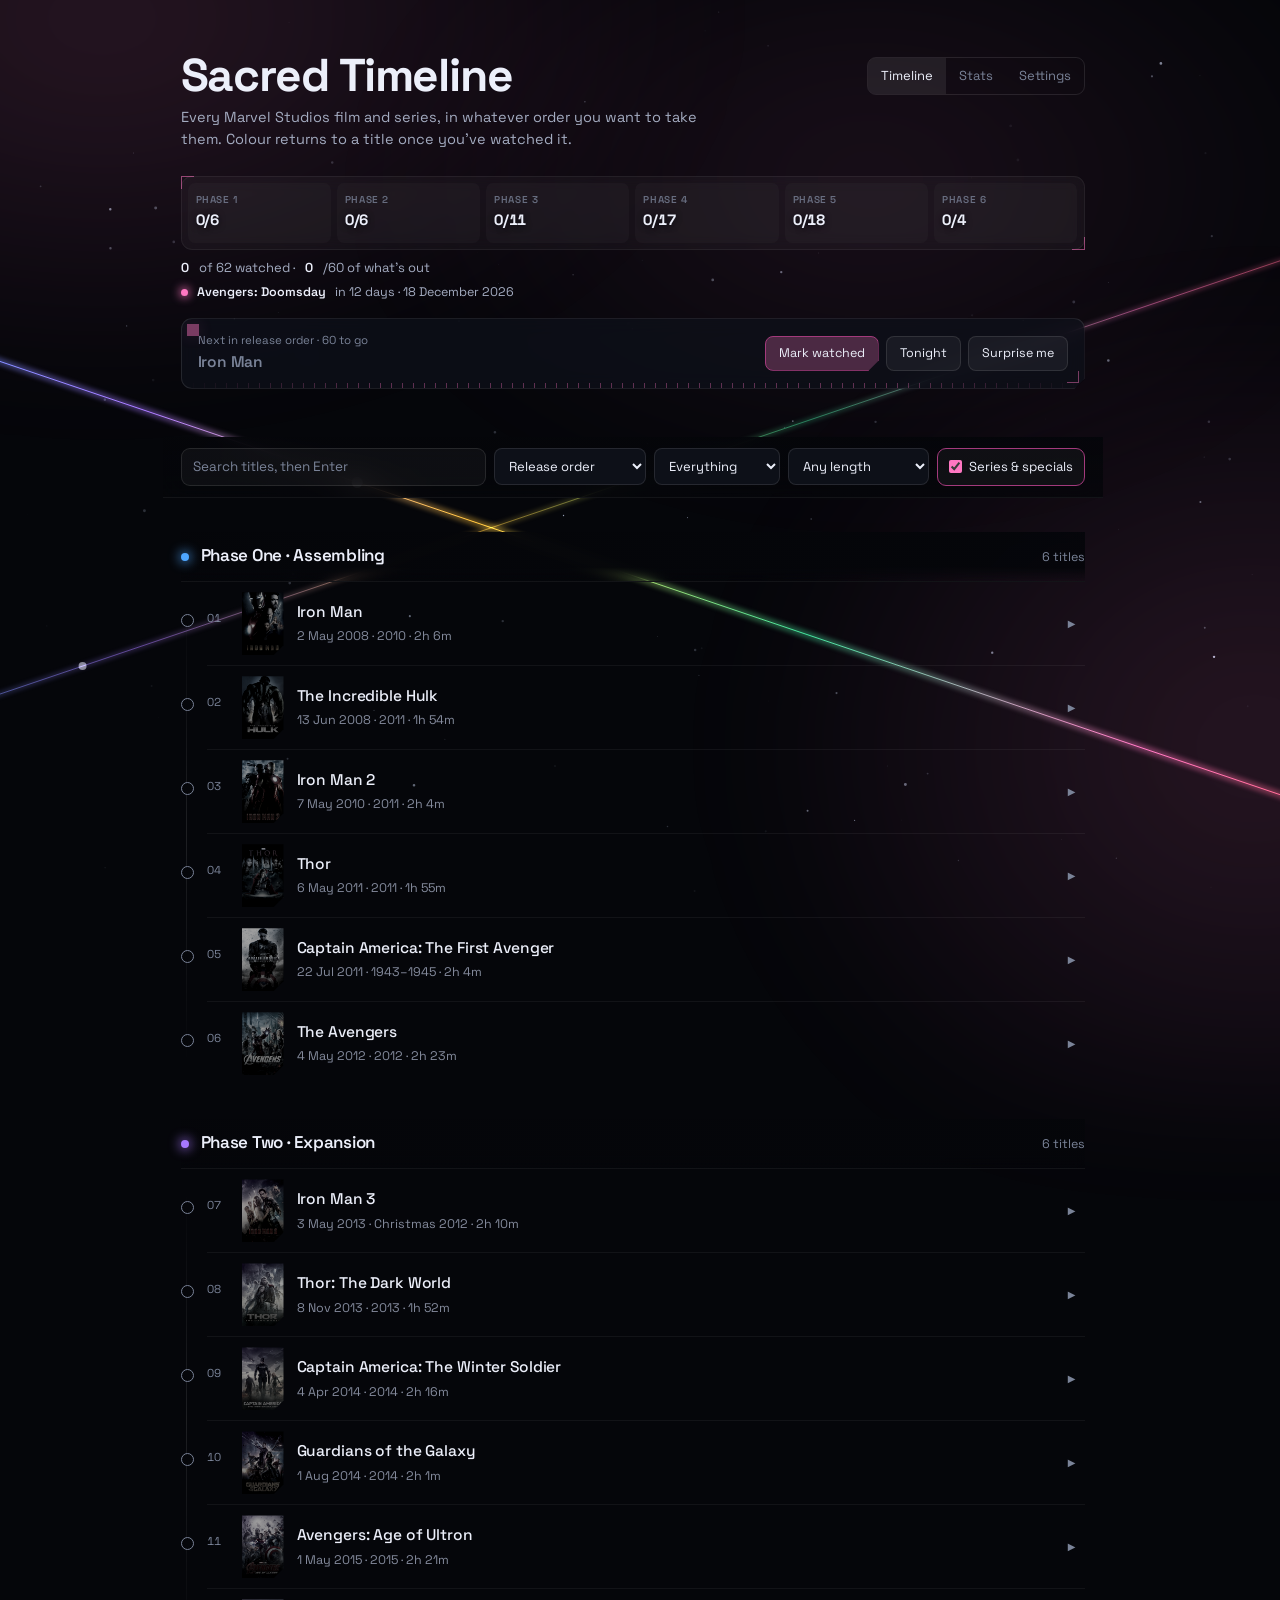
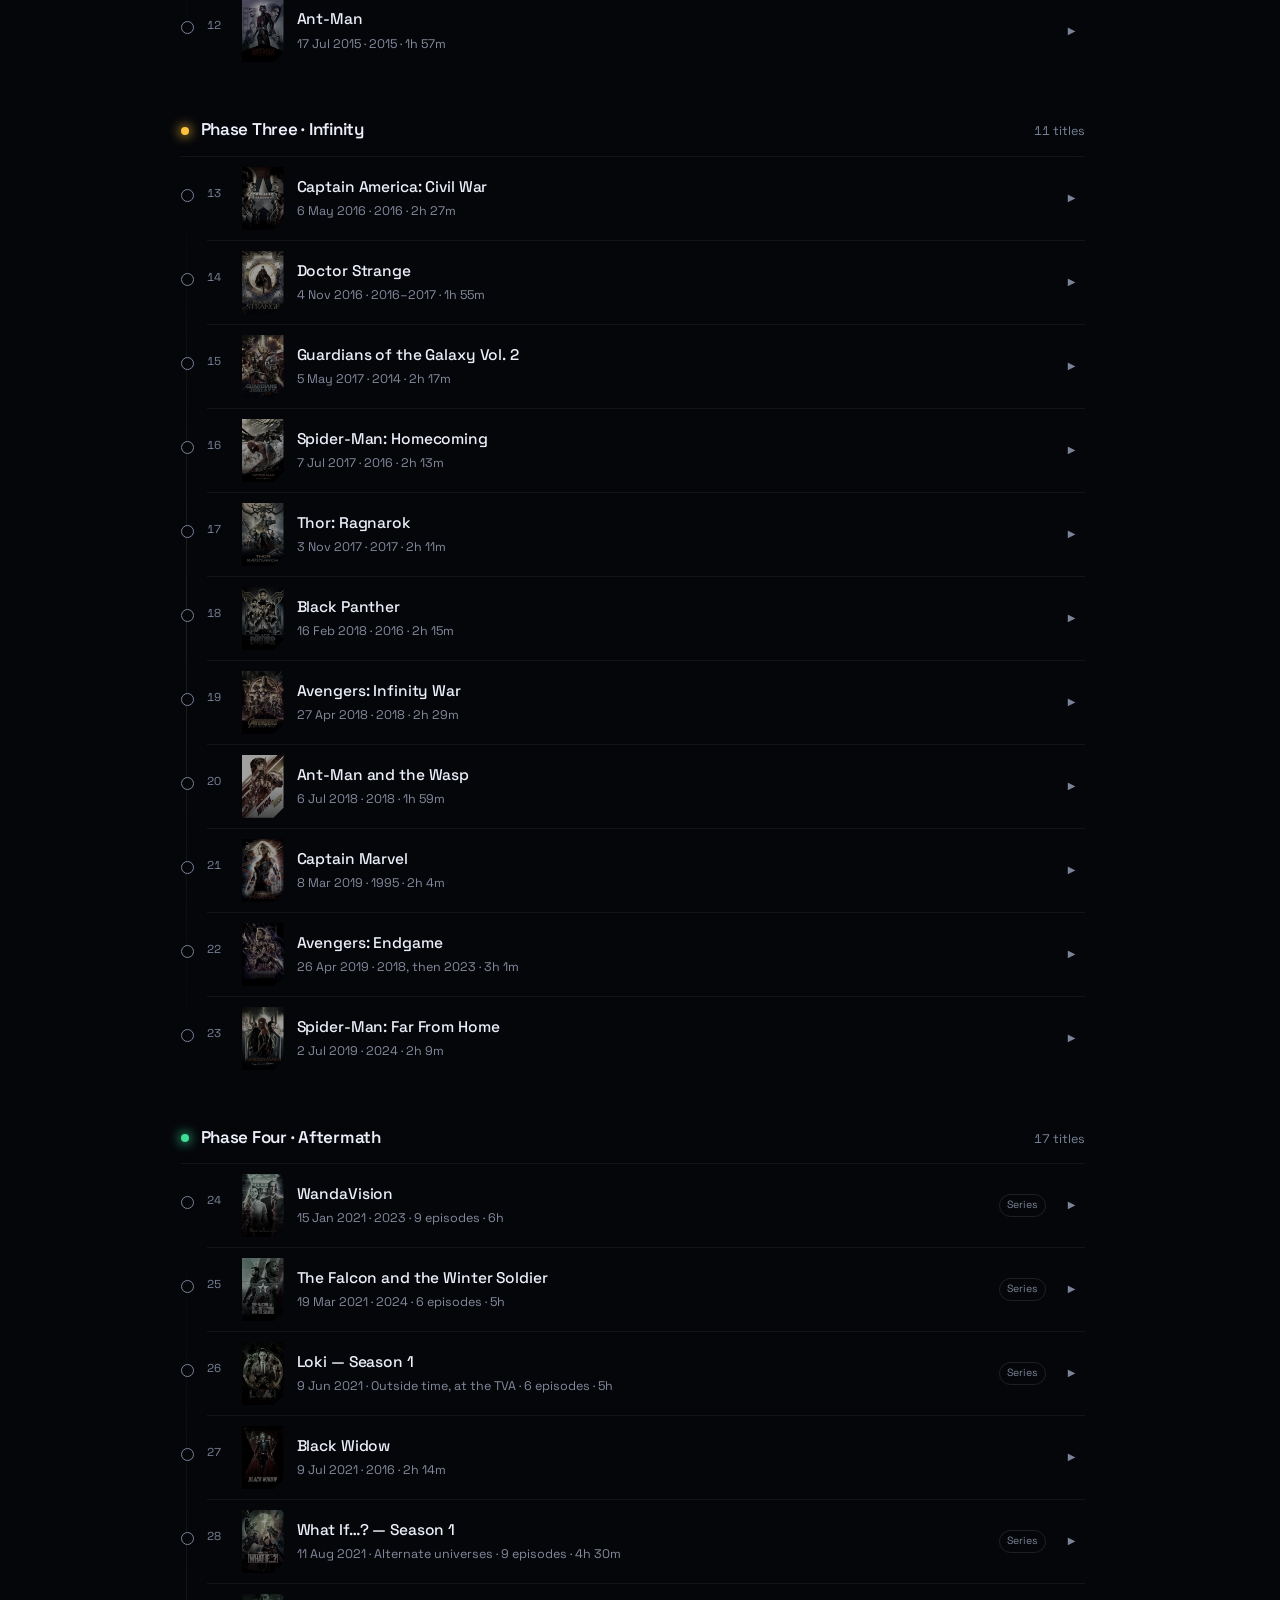
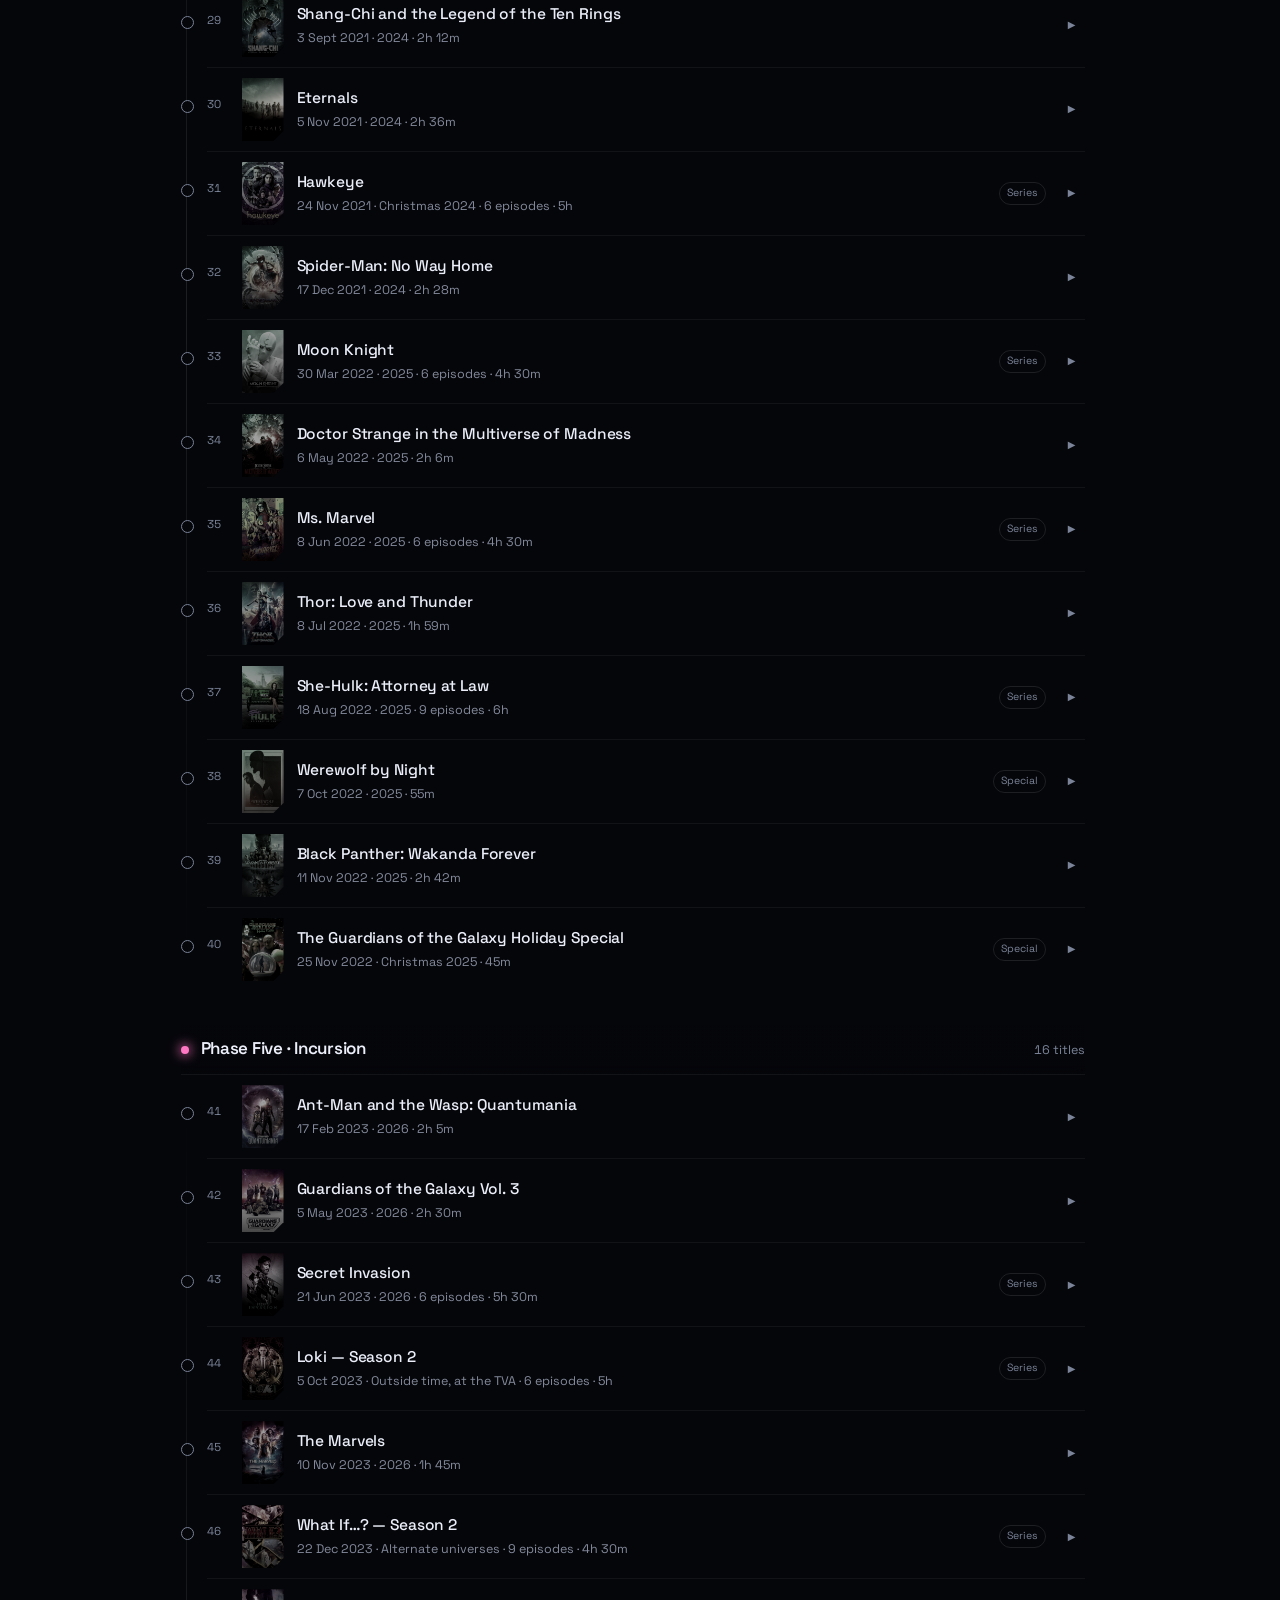
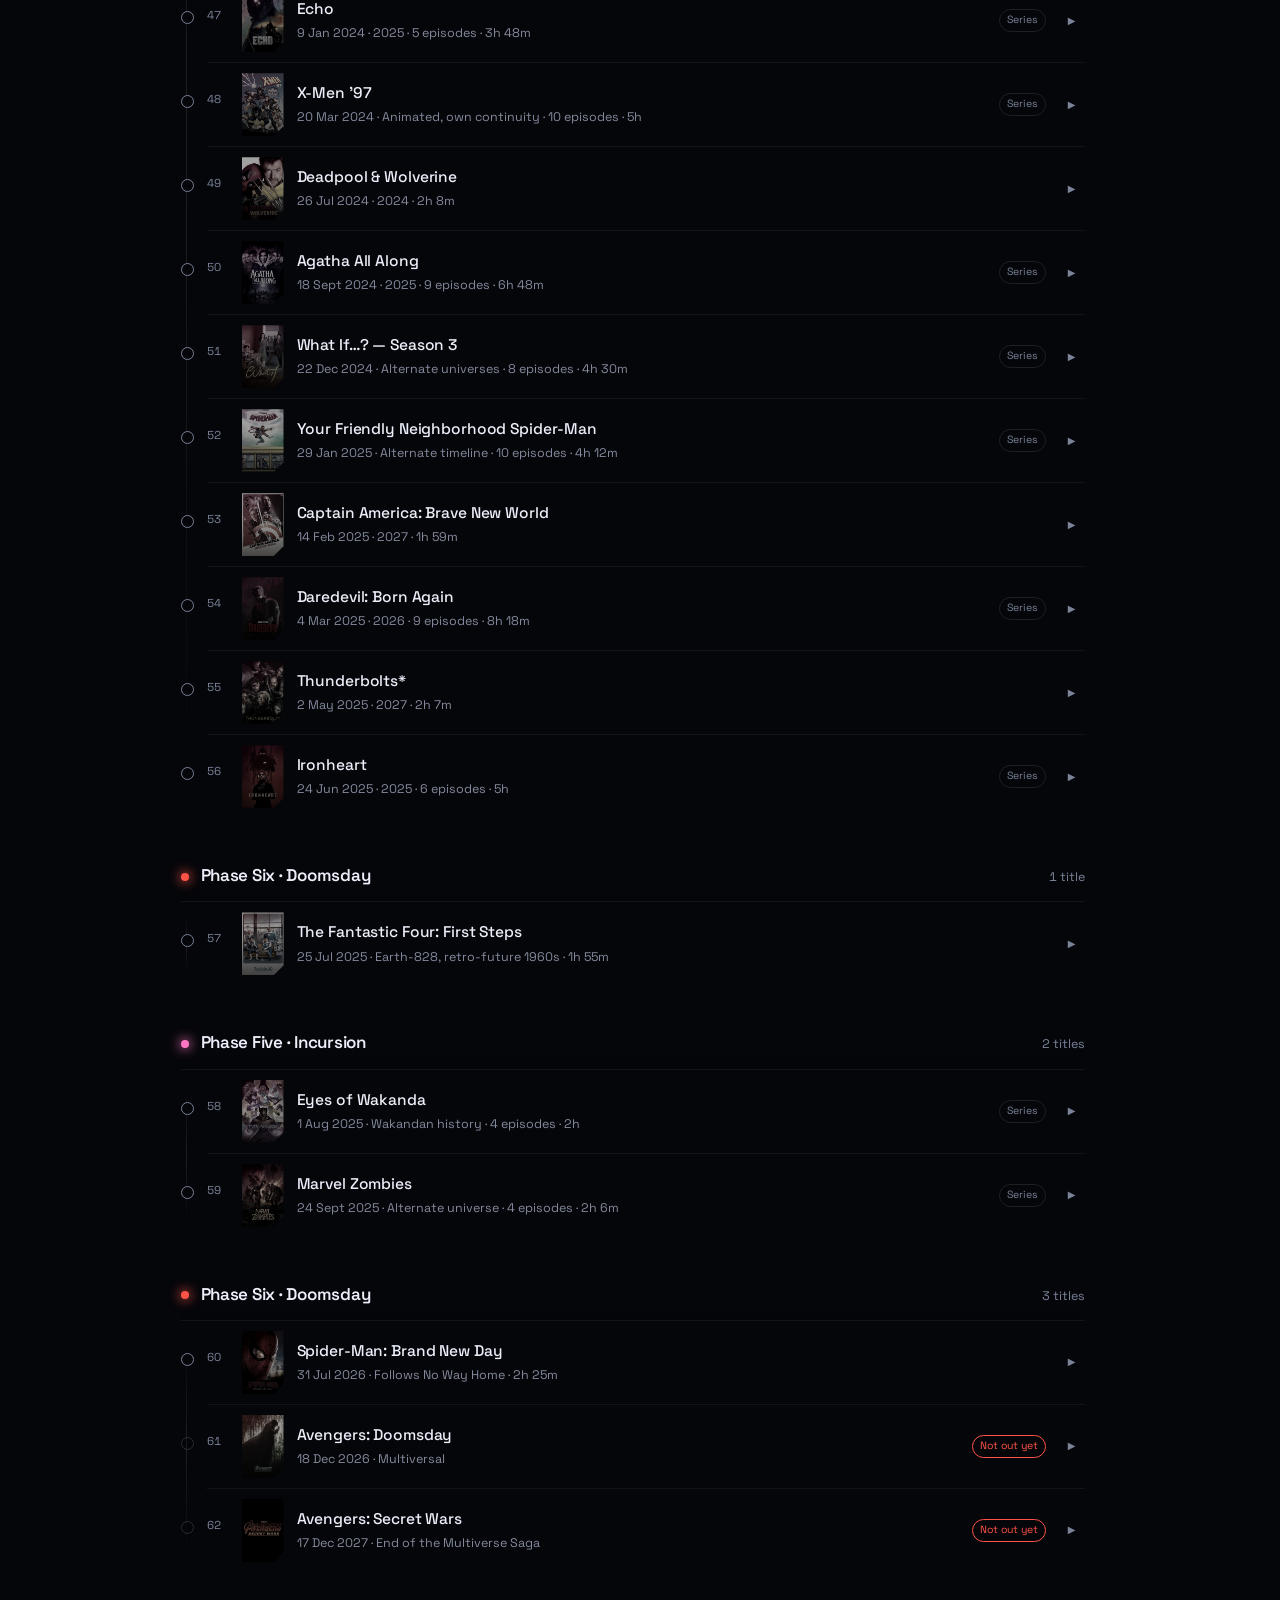
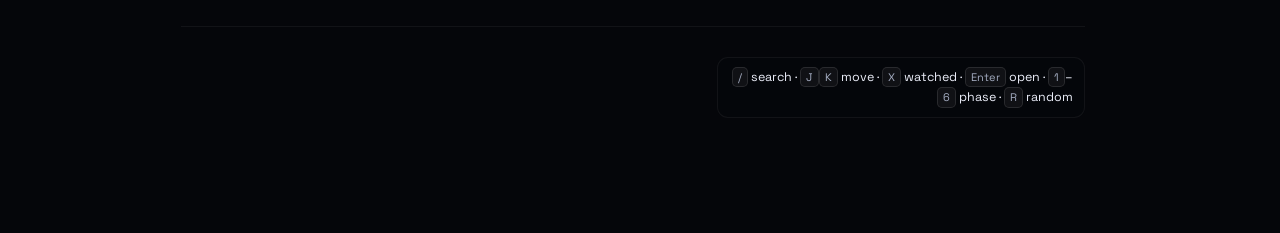
==== src/index.html @ 51a45060 "Make src/ run on its own; built-in posters as files - dev-loader.js fetches data/*.json then starts " ====
<!DOCTYPE html>
<html lang="en">
<head>
<meta charset="utf-8">
<!--
  Sacred Timeline — a personal Marvel watch tracker.
  One self-contained file: no build step, no dependencies, no network needed.

  How it is laid out, in order:
    head          meta, icons, and the whole stylesheet
    body          background layers, then the page itself
    script        DATA        the 62 titles and their ordering keys
                  state       what is watched, rated, hidden, and preferences
                  storage     artifact storage if present, else localStorage
                  render      the list, phase bar, next-up and countdown
                  renderStats / renderSettings   the other two views
                  commands    search-box easter eggs

  Progress is saved per browser. Settings → Your data exports a backup or a
  short progress code for moving between devices.
-->
<meta name="viewport" content="width=device-width, initial-scale=1, viewport-fit=cover">
<meta name="description" content="A personal Marvel watch tracker: every film and series in six orderings, with watch history, ratings and stats.">
<meta name="color-scheme" content="dark">
<meta name="theme-color" content="#05060a">
<meta name="apple-mobile-web-app-capable" content="yes">
<meta name="apple-mobile-web-app-status-bar-style" content="black-translucent">
<meta name="apple-mobile-web-app-title" content="Sacred Timeline">
<link rel="apple-touch-icon" href="[data-uri]">
<link rel="icon" href="[data-uri]">
<title>Sacred Timeline — MCU watch tracker</title>
<link rel="preconnect" href="https://fonts.googleapis.com">
<link rel="preconnect" href="https://fonts.gstatic.com" crossorigin>
<link rel="stylesheet" href="https://fonts.googleapis.com/css2?family=Space+Grotesk:wght@400;500;600;700&display=swap">
<link rel="stylesheet" href="styles.css">

</head>
<body>
<noscript><p style="max-width:40em;margin:3em auto;padding:0 1.2em;color:#a4acc1;font:16px/1.6 system-ui,sans-serif">
This tracker needs JavaScript. Everything runs in your browser — nothing is sent anywhere.
</p></noscript>

<canvas id="stars"></canvas>
<div class="nebula a"></div>
<div class="nebula b"></div>
<div id="backdrop" aria-hidden="true"><i class="bd-fill"></i><i class="bd-sharp"></i></div>

<svg class="fxdefs" aria-hidden="true" focusable="false">
  <filter id="dust" x="-45%" y="-45%" width="190%" height="190%" color-interpolation-filters="sRGB">
    <feTurbulence type="fractalNoise" baseFrequency="0.014 0.038" numOctaves="3" seed="5" result="noise"/>
    <feDisplacementMap id="dustMap" in="SourceGraphic" in2="noise" scale="0" xChannelSelector="R" yChannelSelector="G"/>
  </filter>
</svg>
<div id="flash" aria-hidden="true"></div>
<div id="toast" role="status" aria-live="polite"></div>

<div id="reactor" aria-hidden="true">
  <div class="disc"></div>
  <svg class="core" viewBox="0 0 200 200" xmlns="http://www.w3.org/2000/svg">
    <g class="r1" fill="none" stroke="#bdefff" stroke-width="1.1" opacity=".75">
      <circle cx="100" cy="100" r="86" stroke-dasharray="4 12"/>
    </g>
    <g class="r2" fill="none" stroke="#8fe6ff" stroke-width="2.4" opacity=".85">
      <circle cx="100" cy="100" r="70" stroke-dasharray="40 22"/>
    </g>
    <g class="r3" fill="none" stroke="#dff6ff" stroke-width="1" opacity=".6">
      <circle cx="100" cy="100" r="54" stroke-dasharray="2 8"/>
    </g>
    <circle cx="100" cy="100" r="38" fill="none" stroke="#bdefff" stroke-width="3.5" opacity=".9"/>
    <g class="r4" fill="none" stroke="#eaffff" stroke-width="1.6" opacity=".8">
      <path d="M100 68 L128 116 L72 116 Z"/>
    </g>
    <circle class="pip" cx="100" cy="100" r="17" fill="#f4feff"/>
  </svg>
</div>

<div class="wrap">
  <header>
    <div class="masthead">
      <div class="mast-text">
        <h1 class="title">Sacred Timeline</h1>
        <p class="sub">Every Marvel Studios film and series, in whatever order you want to take them. Colour returns to a title once you've watched it.</p>
      </div>
      <div class="tabs" role="tablist">
        <button id="tabList" role="tab" aria-selected="true">Timeline</button>
        <button id="tabStats" role="tab" aria-selected="false">Stats</button>
        <button id="tabSet" role="tab" aria-selected="false" aria-label="Settings">Settings</button>
      </div>
    </div>
    <div class="constellation" id="constellation"></div>
    <p class="tally" id="tally"></p>
    <p class="countdown" id="countdown" hidden></p>
    <div class="nextup" id="nextup" hidden></div>
  </header>

  <div class="controls" id="controls">
    <div class="field" id="qfield"><input type="search" id="q" placeholder="Search titles" autocomplete="off"><span class="hint">↵</span></div>
    <select id="sort" aria-label="Order">
      <option value="release">Release order</option>
      <option value="chrono">Story chronology</option>
      <option value="sacred">Sacred Timeline</option>
      <option value="phase">By phase</option>
      <option value="saga">By saga</option>
      <option value="next">Unwatched first</option>
      <option value="short">Shortest first</option>
      <option value="long">Longest first</option>
      <option value="az">A to Z</option>
    </select>
    <select id="show" aria-label="Show">
      <option value="all">Everything</option>
      <option value="unseen">Not watched</option>
      <option value="seen">Watched</option>
      <option value="part">Part watched</option>
    </select>
    <select id="maxlen" aria-label="Time available">
      <option value="0">Any length</option>
      <option value="60">Under 1 hour</option>
      <option value="90">Under 1½ hours</option>
      <option value="120">Under 2 hours</option>
      <option value="150">Under 2½ hours</option>
      <option value="999">Over 2½ hours</option>
    </select>
    <label class="toggle"><input type="checkbox" id="series"> Series &amp; specials</label>
  </div>

  <div class="filterbar" id="filterbar"></div>
  <div id="list"></div>
  <div id="statsview" hidden></div>
  <div id="settingsview" hidden></div>

  <footer>
    <span class="note"><kbd>/</kbd> search · <kbd>J</kbd><kbd>K</kbd> move · <kbd>X</kbd> watched · <kbd>Enter</kbd> open · <kbd>1</kbd>–<kbd>6</kbd> phase · <kbd>R</kbd> random</span>
    <div id="status"></div>
  </footer>
</div>

<script src="dev-loader.js"></script>
</body>
</html>
---- src/styles.css ----
:root{
  /* surface */
  --bg:#05060a;
  --panel:rgba(14,17,26,.74);
  --panel-solid:#0d1018;
  --sunken:rgba(5,6,10,.5);
  --line:rgba(255,255,255,.10);
  --line-soft:rgba(255,255,255,.055);
  /* ink — raised from the previous values, the faint tier was under 4:1 */
  --ink:#eceffa;
  --ink-dim:#a4acc1;
  --ink-faint:#7a8398;
  /* accent, swapped per phase at runtime */
  --accent:#4ea6ff;
  --accent-2:#1f5c96;
  --glow:rgba(78,166,255,.30);
  /* type scale */
  --t-xs:10.5px; --t-sm:12.5px; --t-md:14px; --t-lg:15.5px; --t-xl:17px;
  /* radius scale */
  --r-sm:8px; --r-md:11px; --r-lg:14px; --r-pill:20px;
  /* spacing scale */
  --s1:6px; --s2:10px; --s3:16px; --s4:24px; --s5:34px;
  /* motion */
  --ease:cubic-bezier(.22,.8,.3,1);
  --chamfer:polygon(0 0, 100% 0, 100% calc(100% - 10px), calc(100% - 10px) 100%, 0 100%);
  font-synthesis-weight:none;
}
*{box-sizing:border-box}
html,body{margin:0;padding:0}
body{
  background:var(--bg);color:var(--ink);
  font-family:'Space Grotesk','Avenir Next','Segoe UI',system-ui,-apple-system,sans-serif;
  font-size:15px;line-height:1.5;-webkit-font-smoothing:antialiased;
  min-height:100vh;overflow-x:hidden;
}
::selection{background:var(--accent);color:#04060b}
html{scrollbar-color:var(--accent-2) transparent}
::-webkit-scrollbar{width:10px;height:10px}
::-webkit-scrollbar-thumb{background:var(--accent-2);border-radius:20px;border:3px solid var(--bg)}
::-webkit-scrollbar-track{background:transparent}

/* ---------- background ---------- */
#stars{position:fixed;inset:0;z-index:0;pointer-events:none}
.nebula{position:fixed;inset:-25%;z-index:0;pointer-events:none;filter:blur(60px);opacity:.55;
  transition:opacity 1.4s var(--ease), background 1.6s var(--ease)}
.nebula.a{background:
  radial-gradient(48% 42% at 22% 18%, var(--glow), transparent 68%),
  radial-gradient(40% 50% at 82% 72%, var(--glow), transparent 70%);
  animation:drift 46s ease-in-out infinite alternate}
.nebula.b{background:radial-gradient(38% 34% at 62% 30%, var(--glow), transparent 72%);opacity:.34;
  animation:drift2 61s ease-in-out infinite alternate}
@keyframes drift{0%{transform:translate3d(0,0,0) scale(1)}100%{transform:translate3d(4%,-3%,0) scale(1.12)}}
@keyframes drift2{0%{transform:translate3d(0,0,0)}100%{transform:translate3d(-5%,4%,0)}}
@media (prefers-reduced-motion:reduce){
  .nebula,.sweep{animation:none!important}
  *{transition-duration:.01ms!important}
}

.wrap{position:relative;z-index:1;max-width:940px;margin:0 auto;padding:0 18px 90px}

/* ---------- masthead ---------- */
header{padding:52px 0 26px}
.title{font-size:clamp(30px,6.2vw,46px);font-weight:700;letter-spacing:-.024em;line-height:1.02;margin:0 0 8px}
.sub{color:var(--ink-dim);margin:0;max-width:56ch;font-size:14.5px}

/* ---------- phase bar ---------- */
.constellation{
  position:relative;display:flex;gap:6px;margin:26px 0 8px;
  border-radius:11px;background:rgba(255,255,255,.035);
  padding:6px;border:1px solid var(--line-soft);backdrop-filter:blur(8px);
}
.constellation:before,.constellation:after{
  content:"";position:absolute;width:12px;height:12px;pointer-events:none;z-index:2;
  border:1px solid var(--accent);opacity:.55;transition:border-color .7s var(--ease);
}
.constellation:before{left:-1px;top:-1px;border-right:0;border-bottom:0}
.constellation:after{right:-1px;bottom:-1px;border-left:0;border-top:0}
.sweep{position:absolute;inset:0;border-radius:11px;overflow:hidden;pointer-events:none}
.sweep i{position:absolute;top:0;bottom:0;left:-170px;width:150px;
  background:linear-gradient(90deg,transparent,rgba(255,255,255,.075),transparent);
  animation:sweep 9s linear infinite}
@keyframes sweep{0%{transform:translateX(0)}100%{transform:translateX(1200px)}}

.seg{flex:1 1 0;min-width:0;position:relative;cursor:pointer;border:0;
  padding:9px 8px 11px;border-radius:7px;background:rgba(255,255,255,.025);
  color:var(--ink-faint);font:inherit;font-size:11.5px;font-weight:600;
  text-align:left;overflow:hidden;transition:color .3s var(--ease),background .3s var(--ease)}
.seg .fill{position:absolute;left:0;top:0;bottom:0;width:0%;
  transition:width 1.05s var(--ease);border-radius:6px 0 0 6px}
.seg .fill:after{content:"";position:absolute;right:-1px;top:2px;bottom:2px;width:2px;
  background:var(--pc);box-shadow:0 0 12px 2px var(--pc);border-radius:2px}
.seg .fill.zero:after{display:none}
.seg span{position:relative;display:block}
.seg .c{font-size:10px;font-weight:600;letter-spacing:.06em;text-transform:uppercase;
  opacity:.8;white-space:nowrap;overflow:hidden;text-overflow:ellipsis}
.seg .n{color:var(--ink);font-size:15px;font-weight:700;letter-spacing:-.02em;
  font-variant-numeric:tabular-nums;margin-top:2px;
  text-shadow:0 1px 6px rgba(5,6,10,.85)}
.seg:hover,.seg:focus-visible{color:var(--ink);background:rgba(255,255,255,.06)}
.seg:hover .fill{filter:brightness(1.25)}
.seg[aria-pressed="true"]{box-shadow:inset 0 0 0 1.5px var(--pc)}
.seg:focus-visible{outline:2px solid var(--accent);outline-offset:2px}
.seg.done{background:transparent}
.seg.done .n,.seg.done .c{color:#06080d;text-shadow:none;opacity:1}
.seg.done .fill:after{display:none}
.seg.gained .fill{animation:gain 1.1s var(--ease)}
@keyframes gain{0%{filter:brightness(2.4) saturate(1.5)}100%{filter:none}}
.seg.gained:before{content:"";position:absolute;inset:0;border-radius:7px;
  background:var(--pc);opacity:0;animation:segflash 1s var(--ease)}
@keyframes segflash{0%{opacity:.45}100%{opacity:0}}

.tally{display:flex;align-items:baseline;gap:10px;flex-wrap:wrap;color:var(--ink-dim);font-size:13px;margin:0}
.tally b{color:var(--ink);font-weight:600;font-variant-numeric:tabular-nums}

/* ---------- next up ---------- */
.nextup{display:flex;align-items:center;gap:13px;flex-wrap:wrap;margin:var(--s3) 0 0;
  padding:13px var(--s3);border-radius:var(--r-md);border:1px solid var(--line);background:var(--panel);
  backdrop-filter:blur(10px);position:relative;overflow:hidden;clip-path:var(--chamfer)}
.nextup:before{content:"";position:absolute;left:0;top:0;bottom:0;width:2px;background:var(--accent);box-shadow:0 0 16px 1px var(--glow)}
.nextup .lbl{color:var(--ink-faint);font-size:11.5px;min-width:0}
.nextup .lbl strong{display:block;color:var(--ink);font-size:15.5px;font-weight:600;letter-spacing:-.012em;margin-top:2px}
.nextup .acts{margin-left:auto;display:flex;gap:7px}
.btn{padding:7px 13px;border-radius:var(--r-sm);border:1px solid var(--line);background:rgba(255,255,255,.05);
  color:var(--ink);font:inherit;font-size:var(--t-sm);cursor:pointer;
  transition:transform .25s var(--ease),border-color .25s var(--ease),background .25s var(--ease)}
.btn.primary{border-color:var(--accent-2);background:var(--glow);clip-path:var(--chamfer)}
.btn.danger{border-style:dashed;border-color:rgba(255,83,71,.4);color:#ff8a80;background:transparent;opacity:.75}
.btn.danger:hover{opacity:1;border-color:#ff5347;border-style:solid;transform:none}
.btn:hover{border-color:var(--accent);transform:translateY(-1px)}
.btn:focus-visible{outline:2px solid var(--accent);outline-offset:2px}

/* ---------- controls ---------- */
.controls{position:sticky;top:0;z-index:20;margin:22px -18px 0;padding:11px 18px;
  background:linear-gradient(180deg,rgba(5,6,10,.94),rgba(5,6,10,.78));
  backdrop-filter:blur(14px);border-bottom:1px solid var(--line-soft);
  display:flex;gap:8px;flex-wrap:wrap;align-items:center;transition:box-shadow .3s var(--ease)}
.controls.stuck{box-shadow:0 12px 30px -18px #000, 0 1px 0 0 var(--line-soft)}
.field{flex:1 1 160px;min-width:0;position:relative}
.field .hint{position:absolute;right:9px;top:50%;transform:translateY(-50%);
  font-size:12px;color:var(--accent);opacity:0;pointer-events:none;
  padding:2px 7px;border-radius:6px;border:1px solid var(--accent-2);
  background:var(--glow);transition:opacity .25s var(--ease)}
.field.dirty .hint{opacity:1}
.field.dirty input{border-color:var(--accent-2)}
.prefs{display:grid;gap:10px}
.prefs .toggle{width:100%;justify-content:flex-start}
.prefs p{margin:2px 0 0;color:var(--ink-faint);font-size:12px;line-height:1.55}
.prefrow{display:flex;align-items:center;gap:12px;flex-wrap:wrap}
.plabel{font-size:13px;color:var(--ink-dim)}
.segs{display:flex;border:1px solid var(--line);border-radius:9px;overflow:hidden;margin-left:auto}
.segs button{padding:7px 14px;border:0;background:transparent;color:var(--ink-faint);
  font:inherit;font-size:12.5px;cursor:pointer;transition:all .25s var(--ease)}
.segs button[aria-pressed=true]{background:var(--glow);color:var(--ink);box-shadow:inset 0 0 0 1px var(--accent-2)}
.segs button:hover{color:var(--ink)}
input[type=search]{width:100%;padding:8px 11px;border-radius:9px;border:1px solid var(--line);
  background:rgba(255,255,255,.04);color:var(--ink);font:inherit;font-size:13.5px}
input[type=search]::placeholder{color:var(--ink-faint)}
select{padding:8px 10px;border-radius:9px;border:1px solid var(--line);background:var(--panel-solid);
  color:var(--ink);font:inherit;font-size:13px;cursor:pointer;max-width:100%}
input:focus-visible,select:focus-visible,button:focus-visible{outline:2px solid var(--accent);outline-offset:2px}
.toggle{display:inline-flex;align-items:center;gap:7px;padding:8px 11px;border-radius:9px;
  border:1px solid var(--line);background:rgba(255,255,255,.04);color:var(--ink-dim);
  font-size:13px;cursor:pointer;user-select:none}
.toggle input{accent-color:var(--accent);margin:0}
.toggle:has(input:checked){color:var(--ink);border-color:var(--accent-2)}
.tabs{display:flex;border:1px solid var(--line);border-radius:9px;overflow:hidden}
.tabs button{padding:8px 13px;border:0;background:transparent;color:var(--ink-faint);
  font:inherit;font-size:13px;cursor:pointer;transition:all .25s var(--ease)}
.tabs button[aria-selected=true]{background:rgba(255,255,255,.08);color:var(--ink)}

.filterbar{display:none;align-items:center;gap:8px;flex-wrap:wrap;
  padding:10px 0 0;color:var(--ink-dim);font-size:12.5px}
.filterbar.on{display:flex}
.chip{display:inline-flex;align-items:center;gap:6px;padding:4px 10px;border-radius:20px;
  border:1px solid var(--accent-2);background:var(--glow);color:var(--ink);font-size:12px}
.chip button{border:0;background:transparent;color:var(--ink-dim);cursor:pointer;font:inherit;padding:0;line-height:1}
.chip button:hover{color:var(--ink)}

/* ---------- list ---------- */
.group{margin:34px 0 0}
.group-head{display:flex;align-items:baseline;gap:12px;padding:0 0 12px;margin:0 0 4px;border-bottom:1px solid var(--line-soft)}
.group-head h2{margin:0;font-size:17px;font-weight:600;letter-spacing:-.015em}
.group-head .dot{width:8px;height:8px;border-radius:50%;background:var(--gc,var(--accent));
  box-shadow:0 0 12px 1px var(--gc,var(--accent));flex:none;align-self:center}
.group-head .meta{margin-left:auto;color:var(--ink-faint);font-size:12.5px;font-variant-numeric:tabular-nums}

ol.spine{list-style:none;margin:0;padding:0 0 0 26px;position:relative}
ol.spine:before{content:"";position:absolute;left:5px;top:14px;bottom:14px;width:1px;
  background:linear-gradient(180deg,transparent,var(--line),transparent)}
li.entry{position:relative;padding:10px 0;border-bottom:1px solid var(--line-soft)}
li.entry:last-child{border-bottom:0}
li.entry:before{content:"";position:absolute;left:-21px;top:2px;bottom:2px;width:1px;
  background:var(--ec,var(--accent));opacity:0;transition:opacity .3s var(--ease)}
li.entry:hover:before,li.entry.cursor:before,li.entry.open:before{opacity:.5}
li.entry.cursor{background:linear-gradient(90deg,rgba(255,255,255,.045),transparent 60%)}

.mark{position:absolute;left:-26px;top:32px;width:13px;height:13px;border-radius:50%;
  border:1.5px solid var(--ink-faint);background:var(--bg);cursor:pointer;padding:0;z-index:3;
  transition:background .28s var(--ease),border-color .28s var(--ease),transform .28s var(--ease),box-shadow .28s var(--ease)}
.mark:after{content:"";position:absolute;inset:-14px;border-radius:50%} /* touch target */
.mark:before{content:"";position:absolute;inset:-4px;border-radius:50%;
  border:1px solid var(--ec,var(--accent));opacity:0;pointer-events:none}
.mark:hover{border-color:var(--accent);transform:scale(1.15)}
.mark[disabled]{opacity:.3;cursor:not-allowed}
.entry.seen .mark{background:var(--ec,var(--accent));border-color:var(--ec,var(--accent));
  box-shadow:0 0 14px 2px var(--ec,var(--accent))}
.entry.just .mark:before{animation:pulse .75s var(--ease) forwards}
@keyframes pulse{0%{opacity:.95;transform:scale(.55)}100%{opacity:0;transform:scale(2.9)}}

.row{display:flex;gap:13px;align-items:center;cursor:pointer}
.idx{color:var(--ink-faint);font-size:11.5px;font-variant-numeric:tabular-nums;min-width:22px;flex:none;align-self:flex-start;padding-top:18px}
.name{flex:1;min-width:0}
.name h3{margin:0;font-size:var(--t-lg);font-weight:500;letter-spacing:-.008em;transition:color .2s var(--ease)}
.entry.seen .name h3{color:var(--ink-dim)}
.row:hover .name h3,.entry.open .name h3{color:var(--ec,var(--accent))}
.name p{margin:3px 0 0;color:var(--ink-dim);font-size:var(--t-sm);opacity:.8}
.badge{font-size:10.5px;padding:2px 7px;border-radius:20px;border:1px solid var(--line);
  color:var(--ink-faint);white-space:nowrap;flex:none}
.badge.soon{border-color:var(--ec,var(--accent));color:var(--ec,var(--accent))}
.caret{flex:none;width:26px;height:26px;border-radius:7px;border:1px solid transparent;
  background:transparent;color:var(--ink-faint);cursor:pointer;font:inherit;font-size:10px;line-height:1;
  transition:transform .32s var(--ease),color .2s var(--ease)}
.caret:hover{color:var(--ink)}
.entry.open .caret{transform:rotate(90deg);color:var(--ec,var(--accent))}

/* ---------- poster treatment ---------- */
.tile{margin:0;flex:none;width:42px;height:63px;position:relative;overflow:hidden;
  clip-path:var(--chamfer);background:#0a0d14;
  box-shadow:inset 0 0 0 1px rgba(255,255,255,.07);
  transition:filter .45s var(--ease),transform .35s var(--ease),box-shadow .35s var(--ease)}
.tile img,.tile svg{width:100%;height:100%;object-fit:cover;display:block}
.tile:after{content:"";position:absolute;inset:0;
  background:linear-gradient(150deg,var(--ec,var(--accent)),transparent 62%);
  mix-blend-mode:color;opacity:.75;transition:opacity .45s var(--ease)}
.tile:before{content:"";position:absolute;inset:0;z-index:2;
  background:linear-gradient(180deg,transparent 45%,rgba(5,6,10,.55));}
.entry:not(.seen) .tile{filter:grayscale(.75) brightness(.62) contrast(1.05)}
.entry.seen .tile{box-shadow:inset 0 0 0 1px var(--ec,var(--accent)),0 0 18px -6px var(--ec,var(--accent))}
.entry.seen .tile:after{opacity:.28}
.row:hover .tile{transform:translateY(-2px) scale(1.03);filter:none}

/* ---------- expanding panel ---------- */
.panel{display:grid;grid-template-rows:0fr;transition:grid-template-rows .42s var(--ease)}
.entry.open .panel{grid-template-rows:1fr}
.panel > .inner{overflow:hidden;min-height:0}
.sheet{position:relative;margin:12px 0 6px 55px;padding:14px 16px;border-radius:12px;
  background:rgba(255,255,255,.032);border:1px solid var(--line-soft);overflow:hidden}
.art{position:absolute;right:0;top:0;bottom:0;width:46%;background-size:cover;background-position:center 22%;
  opacity:0;transition:opacity .6s var(--ease);
  -webkit-mask-image:linear-gradient(to left,#000 5%,transparent 92%);
  mask-image:linear-gradient(to left,#000 5%,transparent 92%)}
.entry.open .art{opacity:.4}
.entry.open.seen .art{opacity:.55}
.sheet > *{position:relative}
.facts{display:grid;grid-template-columns:repeat(auto-fit,minmax(104px,1fr));gap:8px;max-width:78%}
.facts div{padding:7px 10px;border-radius:9px;background:rgba(5,6,10,.5);border:1px solid var(--line-soft)}
.facts span{display:block;color:var(--ink-faint);font-size:10.5px;margin-bottom:2px}
.facts b{font-size:13px;font-weight:600;font-variant-numeric:tabular-nums}
.log{display:flex;gap:10px;align-items:center;flex-wrap:wrap;margin-top:12px;
  padding-top:11px;border-top:1px solid var(--line-soft);font-size:13px;color:var(--ink-dim)}
.log input[type=date]{padding:5px 8px;border-radius:7px;border:1px solid var(--line);
  background:var(--panel-solid);color:var(--ink);font:inherit;font-size:12.5px;color-scheme:dark}
.rewatch{display:inline-flex;align-items:center;gap:6px}
.rewatch button{width:24px;height:24px;border-radius:6px;border:1px solid var(--line);
  background:rgba(255,255,255,.04);color:var(--ink);cursor:pointer;font:inherit;font-size:14px;line-height:1}
.rewatch button:hover{border-color:var(--accent)}
.rewatch b{font-variant-numeric:tabular-nums;min-width:12px;text-align:center;color:var(--ink)}

.empty{padding:44px 4px;color:var(--ink-dim);font-size:14.5px}
.booterr{margin-top:14px;padding:10px 12px;border-radius:var(--r-sm);background:rgba(255,83,71,.1);border:1px solid rgba(255,83,71,.35);color:#ff8a80;font:12px/1.5 ui-monospace,Menlo,monospace;white-space:pre-wrap;overflow-wrap:anywhere}
.empty b{display:block;color:var(--ink);font-weight:600;margin-bottom:5px;font-size:16px}

/* ---------- stats ---------- */
.stats{display:grid;gap:14px;grid-template-columns:repeat(auto-fit,minmax(230px,1fr));margin-top:30px}
.card{padding:var(--s3) 17px;border-radius:var(--r-lg);border:1px solid var(--line-soft);
  background:var(--panel);backdrop-filter:blur(8px);position:relative;overflow:hidden;
  clip-path:var(--chamfer)}
.card h3{margin:0 0 12px;font-size:var(--t-sm);font-weight:600;color:var(--ink-dim);letter-spacing:-.005em}
.card.wide{grid-column:1/-1}
.ringwrap{display:flex;align-items:center;gap:18px}
.ringwrap .big{font-size:34px;font-weight:700;letter-spacing:-.03em;font-variant-numeric:tabular-nums;line-height:1}
.ringwrap p{margin:4px 0 0;color:var(--ink-dim);font-size:12.5px}
.pbars{display:grid;gap:9px}
.pbar{display:grid;grid-template-columns:74px 1fr 46px;align-items:center;gap:10px;font-size:12.5px}
.pbar .track{height:7px;border-radius:20px;background:rgba(255,255,255,.06);overflow:hidden}
.pbar .fill{height:100%;border-radius:20px;transition:width .9s var(--ease)}
.pbar .num{text-align:right;color:var(--ink-dim);font-variant-numeric:tabular-nums}
.months{display:flex;align-items:flex-end;gap:5px;height:104px}
.months div{flex:1;display:flex;flex-direction:column;justify-content:flex-end;align-items:center;gap:5px;height:100%}
.months i{width:100%;border-radius:4px 4px 2px 2px;background:linear-gradient(180deg,var(--accent),var(--accent-2));
  min-height:2px;transition:height .8s var(--ease);display:block}
.months small{color:var(--ink-faint);font-size:9.5px;white-space:nowrap}
.figs{display:grid;gap:10px}
.figs div{display:flex;justify-content:space-between;gap:12px;align-items:baseline;
  padding-bottom:9px;border-bottom:1px solid var(--line-soft);font-size:13px}
.figs div:last-child{border-bottom:0;padding-bottom:0}
.figs span{color:var(--ink-dim);flex:none}
.figs b{font-weight:600;text-align:right;letter-spacing:-.008em}

footer{margin-top:54px;padding-top:20px;border-top:1px solid var(--line-soft);
  display:flex;gap:9px;flex-wrap:wrap;align-items:center;color:var(--ink-faint);font-size:12.5px}
footer .note{margin-left:auto;max-width:46ch;text-align:right;line-height:1.5}
kbd{display:inline-block;padding:1px 5px;border-radius:5px;border:1px solid var(--line);
  background:rgba(255,255,255,.05);font:inherit;font-size:11px;color:var(--ink-dim)}
.arts{width:100%;display:flex;gap:8px;align-items:center;flex-wrap:wrap;padding-top:12px;margin-top:4px;border-top:1px solid var(--line-soft)}
.arts input{flex:1 1 210px;min-width:0;padding:7px 10px;border-radius:8px;border:1px solid var(--line);
  background:rgba(255,255,255,.04);color:var(--ink);font:inherit;font-size:12.5px}
#status{color:var(--ink-faint);font-size:12px;min-height:16px;width:100%;padding-top:6px}

/* ---------- Stark HUD furniture ---------- */
.hudframe{position:relative}
.hudframe:before,.hudframe:after{
  content:"";position:absolute;width:11px;height:11px;pointer-events:none;
  border:1px solid var(--accent);opacity:.45;transition:border-color .7s var(--ease)}
.hudframe:before{left:5px;top:5px;border-right:0;border-bottom:0}
.hudframe:after{right:5px;bottom:5px;border-left:0;border-top:0}
.ticks{position:absolute;left:0;right:0;bottom:0;height:5px;pointer-events:none;opacity:.35;
  background:repeating-linear-gradient(90deg,var(--accent) 0 1px,transparent 1px 11px);
  -webkit-mask-image:linear-gradient(90deg,transparent,#000 22%,#000 78%,transparent);
  mask-image:linear-gradient(90deg,transparent,#000 22%,#000 78%,transparent)}
.roll{font-variant-numeric:tabular-nums}

/* ---------- TVA terminal (stats) ---------- */
.tva{--hud:#ffb347;--hud-dim:#8a5a1e;position:relative}
.tva:before{content:"";position:absolute;inset:-6px;pointer-events:none;z-index:3;opacity:.16;
  background:repeating-linear-gradient(180deg,rgba(255,179,71,.55) 0 1px,transparent 1px 4px)}
.tvabar{display:flex;align-items:center;gap:10px;flex-wrap:wrap;
  padding:9px 13px;border:1px solid var(--hud-dim);border-radius:9px;
  background:linear-gradient(180deg,rgba(255,179,71,.10),rgba(255,179,71,.02));
  color:var(--hud);font-size:11.5px;letter-spacing:.09em;text-transform:uppercase;
  font-family:ui-monospace,'SF Mono',Menlo,Consolas,monospace}
.tvabar .id{margin-left:auto;opacity:.75;letter-spacing:.05em}
.tvabar i{width:7px;height:7px;border-radius:50%;background:var(--hud);
  box-shadow:0 0 10px 1px var(--hud);animation:blip 2.4s steps(1) infinite}
@keyframes blip{0%,60%{opacity:1}61%,100%{opacity:.25}}
.tva .card{border-color:var(--hud-dim);background:rgba(20,14,6,.55)}
.tva .card h3{color:var(--hud);letter-spacing:.07em;text-transform:uppercase;font-size:11px;
  font-family:ui-monospace,'SF Mono',Menlo,Consolas,monospace}
.tva .card:before,.tva .card:after{border-color:var(--hud);opacity:.5}
.tva .figs b,.tva .ringwrap .big,.tva .pbar .num{font-family:ui-monospace,'SF Mono',Menlo,Consolas,monospace}
.tva .months i{background:linear-gradient(180deg,var(--hud),var(--hud-dim))}
.tva .card{animation:boot .5s var(--ease) backwards}
@keyframes boot{from{opacity:0;transform:translateY(10px) scaleY(.96)}}

/* ---------- dust ---------- */
.fxdefs{position:absolute;width:0;height:0;overflow:hidden}
.ashing{filter:url(#dust);transition:opacity 1.5s ease-in,transform 1.5s ease-in;will-change:opacity,transform}
.ashing.gone{opacity:0;transform:translate(18px,-30px) scale(1.05)}
#flash{position:fixed;inset:0;z-index:60;pointer-events:none;opacity:0;
  background:radial-gradient(circle at 50% 42%,rgba(255,226,170,.55),transparent 62%);
  transition:opacity .9s var(--ease)}
#flash.on{opacity:1;transition:opacity .09s linear}
#toast{position:fixed;left:50%;bottom:26px;transform:translate(-50%,16px);z-index:70;
  padding:10px 16px;border-radius:10px;border:1px solid var(--accent-2);
  background:rgba(10,13,20,.92);backdrop-filter:blur(10px);color:var(--ink);
  font-size:13.5px;max-width:min(92vw,460px);text-align:center;
  opacity:0;pointer-events:none;transition:opacity .35s var(--ease),transform .35s var(--ease)}
#toast.on{opacity:1;transform:translate(-50%,0)}

::view-transition-old(root),::view-transition-new(root){animation-duration:.45s}

/* ---------- navigation layout ---------- */
.masthead{display:flex;gap:20px;align-items:flex-start}
.mast-text{min-width:0}
.masthead .tabs{margin-left:auto;flex:none;margin-top:5px}
.controls.statsmode .field,.controls.statsmode #sort,.controls.statsmode #show{display:none}
.group-head{position:sticky;top:var(--stick,52px);z-index:10;
  padding:11px 0 11px;background:linear-gradient(180deg,rgba(5,6,10,.95) 72%,rgba(5,6,10,0));
  backdrop-filter:blur(6px);margin-bottom:0}
#toast{display:flex;align-items:center;gap:12px;justify-content:center}
#toast button{border:1px solid var(--accent-2);background:var(--glow);color:var(--ink);
  font:inherit;font-size:12.5px;padding:4px 11px;border-radius:7px;cursor:pointer;flex:none}
#toast button:hover{border-color:var(--accent)}
.nextup .go{background:none;border:0;padding:0;margin:0;font:inherit;color:inherit;
  text-align:left;cursor:pointer;display:block;font-size:15.5px;font-weight:600;
  letter-spacing:-.012em;margin-top:2px;transition:color .2s var(--ease)}
.nextup .go:hover{color:var(--accent)}
.count{color:var(--ink-faint);font-size:12.5px;font-variant-numeric:tabular-nums}

/* ---------- arc reactor / Stark mode ---------- */
#reactor{position:fixed;inset:0;z-index:55;pointer-events:none;display:grid;place-items:center;
  opacity:0;transition:opacity 1.3s var(--ease)}
#reactor.on{opacity:1}
#reactor .disc{position:absolute;inset:0;
  background:radial-gradient(circle at 50% 50%,rgba(175,240,255,.5),rgba(90,190,255,.16) 26%,transparent 58%);
  animation:reactorPulse 3.2s ease-in-out infinite}
@keyframes reactorPulse{0%,100%{opacity:.75;transform:scale(1)}50%{opacity:1;transform:scale(1.06)}}
#reactor .core{width:min(76vw,480px);aspect-ratio:1;filter:drop-shadow(0 0 34px rgba(143,230,255,.75))}
#reactor g{transform-origin:100px 100px}
#reactor .r1{animation:spin 22s linear infinite}
#reactor .r2{animation:spin 13s linear infinite reverse}
#reactor .r3{animation:spin 8s linear infinite}
#reactor .r4{animation:spin 30s linear infinite reverse}
#reactor .pip{animation:reactorPulse 2.1s ease-in-out infinite}
@keyframes spin{to{transform:rotate(360deg)}}

body.stark{--accent:#8fe6ff;--accent-2:#2b7fa5;--glow:rgba(143,230,255,.42)}
body.stark:before{content:"";position:fixed;inset:0;z-index:54;pointer-events:none;opacity:.2;
  background:
    repeating-linear-gradient(90deg,rgba(143,230,255,.5) 0 1px,transparent 1px 46px),
    repeating-linear-gradient(180deg,rgba(143,230,255,.5) 0 1px,transparent 1px 46px);
  -webkit-mask-image:radial-gradient(circle at 50% 45%,#000 10%,transparent 78%);
  mask-image:radial-gradient(circle at 50% 45%,#000 10%,transparent 78%);
  animation:starkin 1.2s var(--ease)}
@keyframes starkin{from{opacity:0;transform:scale(1.1)}}
body.stark .hudframe:before,body.stark .hudframe:after,
body.stark .constellation:before,body.stark .constellation:after{opacity:1;box-shadow:0 0 8px var(--accent)}

/* ---------- other egg effects ---------- */
.wrap{transition:transform 1s var(--ease);transform-origin:50% 26vh}
body.pym .wrap{transform:scale(.13)}
.title.shake{animation:shake .62s cubic-bezier(.36,.07,.19,.97) 3}
@keyframes shake{10%,90%{transform:translateX(-4px)}20%,80%{transform:translateX(7px)}
  30%,50%,70%{transform:translateX(-11px)}40%,60%{transform:translateX(11px)}}
li.entry.worthy{transform:translateY(-8px);box-shadow:0 14px 26px -18px var(--ec);
  transition:transform .7s var(--ease),box-shadow .7s var(--ease)}
li.entry{transition:transform .7s var(--ease),box-shadow .7s var(--ease)}

/* ---------- stats view strips the timeline header ---------- */
body.viewstats #constellation,
body.viewstats #tally,
body.viewstats #nextup{display:none}
body.viewstats header{padding-bottom:6px}

/* ---------- persistent themes ---------- */
body.theme-stark{--accent:#8fe6ff;--accent-2:#2b7fa5;--glow:rgba(143,230,255,.40)}
body.theme-tva{--accent:#ffb347;--accent-2:#8a5a1e;--glow:rgba(255,179,71,.30)}
body.theme-stark:before{content:"";position:fixed;inset:0;z-index:0;pointer-events:none;opacity:.09;
  background:
    repeating-linear-gradient(90deg,rgba(143,230,255,.5) 0 1px,transparent 1px 46px),
    repeating-linear-gradient(180deg,rgba(143,230,255,.5) 0 1px,transparent 1px 46px);
  -webkit-mask-image:radial-gradient(circle at 50% 40%,#000 6%,transparent 80%);
  mask-image:radial-gradient(circle at 50% 40%,#000 6%,transparent 80%)}
body.theme-tva:after{content:"";position:fixed;inset:0;z-index:0;pointer-events:none;opacity:.07;
  background:repeating-linear-gradient(180deg,rgba(255,179,71,.6) 0 1px,transparent 1px 4px)}

/* ---------- density ---------- */
body.compact li.entry{padding:5px 0}
body.compact .tile{width:31px;height:47px}
body.compact .row{gap:10px}
body.compact .name h3{font-size:14.5px}
body.compact .name p{font-size:11.5px;margin-top:1px}
body.compact .mark{top:24px}
body.compact .idx{padding-top:13px}
body.compact .sheet{margin-left:42px}

/* ---------- effects off ---------- */
body.nofx .sweep,body.nofx #reactor{display:none}
body.nofx .nebula{animation:none}

.artset{display:flex;gap:8px;align-items:center;flex-wrap:wrap;margin-top:11px;max-width:78%}
.artset input{flex:1 1 180px;min-width:0;padding:6px 9px;border-radius:var(--r-sm);
  border:1px solid var(--line);background:var(--sunken);color:var(--ink);font:inherit;font-size:12px}
.artrow{display:flex;gap:8px;align-items:center;flex-wrap:wrap}
.artrow input{flex:1 1 200px;min-width:0;padding:7px 10px;border-radius:var(--r-sm);
  border:1px solid var(--line);background:rgba(255,255,255,.04);color:var(--ink);font:inherit;font-size:var(--t-sm)}
#artstatus{color:var(--ink-dim);font-size:var(--t-sm);margin:0}

.dropzone{display:grid;gap:5px;padding:16px;border-radius:var(--r-md);
  border:1px dashed var(--line);background:var(--sunken);text-align:center;transition:all .25s var(--ease)}
.dropzone strong{font-size:var(--t-md);font-weight:600}
.dropzone span{color:var(--ink-faint);font-size:var(--t-sm);line-height:1.5}
.linkish{background:none;border:0;padding:0;font:inherit;color:var(--accent);
  cursor:pointer;text-decoration:underline;text-underline-offset:2px}
body.dropping .dropzone{border-color:var(--accent);background:var(--glow)}
body.dropping li.entry:hover{box-shadow:inset 0 0 0 1px var(--ec,var(--accent))}
body.dropping .tile{transform:scale(1.06)}

.pasteart summary{cursor:pointer;color:var(--ink-dim);font-size:var(--t-sm);padding:2px 0}
.pasteart summary:hover{color:var(--ink)}
.pasteart textarea{width:100%;margin:8px 0;padding:9px 10px;border-radius:var(--r-sm);
  border:1px solid var(--line);background:var(--sunken);color:var(--ink);
  font:inherit;font-size:12px;resize:vertical}
.pasteart .artrow span{color:var(--ink-faint);font-size:11.5px;flex:1 1 200px;line-height:1.5}

/* ---------- poster backdrop on opening a row ----------
   A poster is 2:3 and the window is wider than it is tall, so `cover` would
   crop it to a band. Instead the poster is sized to fit the height, and a
   heavily blurred copy fills the space either side of it. */
#backdrop{
  position:fixed;inset:-2%;z-index:0;pointer-events:none;opacity:0;overflow:hidden;
  -webkit-mask-image:linear-gradient(180deg,#000 0%,rgba(0,0,0,.82) 58%,transparent 96%);
  mask-image:linear-gradient(180deg,#000 0%,rgba(0,0,0,.82) 58%,transparent 96%);
}
#backdrop i{position:absolute;inset:0;display:block;
  background-image:var(--bd);background-repeat:no-repeat}
#backdrop .bd-fill{
  background-size:cover;background-position:50% 50%;
  filter:blur(48px) saturate(1.5) brightness(.85);transform:scale(1.3)}
#backdrop .bd-sharp{
  background-size:auto 120%;background-position:50% 16%;
  filter:blur(1.5px) saturate(1.15) brightness(1.06)}
#backdrop:after{content:"";position:absolute;inset:0;
  background:linear-gradient(180deg,rgba(5,6,10,.12),rgba(5,6,10,.46) 62%,rgba(5,6,10,.86))}
#backdrop.flash{animation:bdflash 11s linear forwards}
@keyframes bdflash{
  0%{opacity:0;transform:scale(1.04);animation-timing-function:cubic-bezier(.2,.9,.3,1)}
  4%{opacity:.88}
  74%{opacity:.88;animation-timing-function:cubic-bezier(.45,0,.7,.5)}
  100%{opacity:0;transform:scale(1)}
}
@media (max-width:620px){
  #backdrop .bd-sharp{background-size:114% auto;background-position:50% 18%}
  #backdrop.flash{animation-name:bdflashsm}
}
@keyframes bdflashsm{
  0%{opacity:0;transform:scale(1.06);animation-timing-function:cubic-bezier(.2,.9,.3,1)}
  4%{opacity:.58}
  74%{opacity:.58;animation-timing-function:cubic-bezier(.45,0,.7,.5)}
  100%{opacity:0;transform:scale(1)}
}
body.nofx #backdrop{display:none}

.settings{display:grid;gap:14px;margin-top:30px}
.settings .card h3{color:var(--accent);letter-spacing:.04em;text-transform:uppercase;font-size:11px}

/* ---------- finish pass: typography and small inconsistencies ---------- */
html{scrollbar-gutter:stable}           /* no width jump when the list shortens */
body{-webkit-tap-highlight-color:transparent}
:root{accent-color:var(--accent)}

/* let the browser even out ragged lines */
h1,h2,h3,.group-head h2,.nextup .lbl strong{text-wrap:balance}
p,.sub,.prefs p,.dropzone span,.figs span,.empty{text-wrap:pretty}
.sub{max-width:62ch}

/* long titles and pasted URLs shouldn’t push a row sideways */
.name h3,.facts b,.artset input{overflow-wrap:anywhere}

/* every number that can change should hold its width */
.figs b,.pbar .num,.group-head .meta,.count,.epsctl b,.tally b,.seg .n,.rewatch b,
.ringwrap .big{font-variant-numeric:tabular-nums}

/* inputs: one radius, one placeholder treatment, a visible caret */
input,select,textarea{caret-color:var(--accent);border-radius:var(--r-sm)}
::placeholder{color:var(--ink-faint);opacity:1}

/* disabled controls stopped looking disabled once .btn gained a hover lift */
.btn[disabled],button[disabled]{opacity:.38;cursor:not-allowed}
.btn[disabled]:hover{transform:none;border-color:var(--line)}

/* one focus ring everywhere, including the ones that were missing it */
a:focus-visible,.caret:focus-visible,.mark:focus-visible,.groupmark:focus-visible,
.linkish:focus-visible,.segs button:focus-visible,.tabs button:focus-visible{
  outline:2px solid var(--accent);outline-offset:2px;border-radius:4px}

.badge{line-height:1.6}
#toast{min-height:42px}                  /* stops a one-line toast jumping to two */
.epsctl b{min-width:58px}

/* ---------- tonight ---------- */
.tonight{position:relative;margin:calc(var(--s4)*-1);padding:var(--s4);overflow:hidden;
  border-radius:var(--r-lg)}
.tart{position:absolute;inset:0;background-size:cover;background-position:50% 22%;
  opacity:.3;filter:blur(1px) saturate(1.2);
  -webkit-mask-image:linear-gradient(180deg,#000,transparent 78%);
  mask-image:linear-gradient(180deg,#000,transparent 78%)}
.tonight > *{position:relative}
.tonight h3{margin:4px 0 6px!important;font-size:26px;letter-spacing:-.025em}
.tonight p{margin-bottom:var(--s3)!important}
.hiddenbox{display:grid;gap:7px;margin-top:var(--s2)}
.hiddenbox code{padding:0}
.hiddenbox code button{border:0;background:transparent;color:var(--ink-dim);
  cursor:pointer;font:inherit;font-size:12px;padding:3px 9px}
.hiddenbox code button:hover{color:var(--ink)}
#progCode{font-family:ui-monospace,Menlo,Consolas,monospace;font-size:11px;word-break:break-all}

/* ---------- command readouts ---------- */
.bigpair{display:flex;gap:var(--s4);flex-wrap:wrap;margin-bottom:var(--s3)}
.bigpair div{display:grid;gap:2px}
.bigpair b{font-size:30px;font-weight:700;letter-spacing:-.03em;line-height:1;
  font-variant-numeric:tabular-nums;color:var(--accent)}
.bigpair span{color:var(--ink-faint);font-size:var(--t-xs)}
.heat{display:grid;grid-template-columns:repeat(14,1fr);gap:4px}
.heat i{aspect-ratio:1;border-radius:3px;background:rgba(255,255,255,.07);display:block;
  animation:heatin .4s var(--ease) backwards}
.heat i.on{background:var(--accent);box-shadow:0 0 8px -1px var(--accent)}
@keyframes heatin{from{opacity:0;transform:scale(.6)}}
.cmdhead{margin:var(--s2) 0 6px!important;color:var(--ink-faint);font-size:var(--t-xs);
  text-transform:uppercase;letter-spacing:.08em}
.cmds{display:flex;flex-wrap:wrap;gap:6px}
.cmds code{padding:3px 9px;border-radius:var(--r-pill);border:1px solid var(--line);
  background:rgba(255,255,255,.04);font-size:12px;color:var(--ink-dim);font-family:inherit}

/* ---------- hulk ---------- */
body.hulk{--accent:#6ee36b;--accent-2:#2c7a2a;--glow:rgba(110,227,107,.38)}
body.hulk .wrap{animation:hulkin .5s var(--ease)}
@keyframes hulkin{from{transform:scale(1.015)}}
body.hulk:before{content:"";position:fixed;inset:0;z-index:54;pointer-events:none;
  background:radial-gradient(circle at 50% 50%,rgba(110,227,107,.16),transparent 62%);
  animation:fade .6s var(--ease)}

/* ---------- countdown ---------- */
.countdown{display:flex;align-items:center;gap:9px;margin:6px 0 0;
  color:var(--ink-dim);font-size:var(--t-sm)}
.countdown b{color:var(--ink);font-weight:600}
.cdot{width:7px;height:7px;border-radius:50%;background:var(--accent);flex:none;
  box-shadow:0 0 10px 1px var(--accent);animation:cpulse 2.6s ease-in-out infinite}
@keyframes cpulse{0%,100%{opacity:.45}50%{opacity:1}}

/* ---------- watch history, ratings, notes ---------- */
.watches{display:grid;gap:7px;margin-top:12px;padding:11px 12px;border-radius:var(--r-md);
  background:var(--sunken);border:1px solid var(--line-soft);max-width:78%}
.wlist{display:flex;flex-wrap:wrap;gap:7px;align-items:center}
.wdate{display:inline-flex;align-items:center;gap:4px;padding:3px 4px 3px 6px;
  border:1px solid var(--line);border-radius:var(--r-pill);background:rgba(255,255,255,.04)}
.wdate input{border:0;background:transparent;color:var(--ink);font:inherit;
  font-size:12px;padding:1px 2px;color-scheme:dark}
.wdate button{border:0;background:transparent;color:var(--ink-faint);cursor:pointer;
  font:inherit;font-size:11px;line-height:1;padding:2px 4px;border-radius:50%}
.wdate button:hover{color:#ff8a80}

.rateline{display:flex;align-items:center;gap:12px;margin-top:11px;flex-wrap:wrap}
.stars{display:flex;align-items:center;gap:3px}
.stars button{border:0;background:transparent;cursor:pointer;font:inherit;
  font-size:19px;line-height:1;padding:2px 3px;color:var(--ink-faint);
  transition:color .2s var(--ease),transform .2s var(--ease)}
.stars button[aria-pressed=true],.stars button:hover{color:var(--ec,var(--accent))}
.stars button:hover{transform:translateY(-1px)}
.stars .clearrate{font-size:11px;color:var(--ink-faint);margin-left:6px}
.note{width:78%;margin-top:10px;padding:9px 11px;border-radius:var(--r-md);
  border:1px solid var(--line-soft);background:var(--sunken);color:var(--ink);
  font:inherit;font-size:var(--t-sm);resize:vertical;min-height:52px}
.note:focus{border-color:var(--accent-2);outline:none}
@media (max-width:620px){ .watches,.note{max-width:100%;width:100%} }

/* ---------- modal ---------- */
.modal{position:fixed;inset:0;z-index:80;display:grid;place-items:center;padding:20px;
  background:rgba(3,4,8,.72);backdrop-filter:blur(4px);animation:fade .2s var(--ease)}
@keyframes fade{from{opacity:0}}
.modalbox{width:min(100%,460px);padding:var(--s4);border-radius:var(--r-lg);
  border:1px solid var(--line);background:var(--panel-solid);
  box-shadow:0 30px 70px -30px #000;animation:pop .28s var(--ease)}
@keyframes pop{from{opacity:0;transform:translateY(12px) scale(.98)}}
.modalbox h3{margin:0 0 8px;font-size:var(--t-xl);font-weight:600;letter-spacing:-.015em}
.modalbox p{margin:0 0 var(--s3);color:var(--ink-dim);font-size:var(--t-sm);line-height:1.55}
.modalbox input[type=text]{width:100%;padding:9px 11px;border:1px solid var(--line);
  background:var(--sunken);color:var(--ink);font:inherit;font-size:var(--t-md)}
.modalbox input[type=date]{padding:7px 9px;border:1px solid var(--line);
  background:var(--sunken);color:var(--ink);font:inherit;font-size:var(--t-sm);color-scheme:dark}
.presets{margin-bottom:var(--s2);flex-wrap:wrap}
.presets button[aria-pressed=true]{background:var(--glow);color:var(--ink);box-shadow:inset 0 0 0 1px var(--accent-2)}
.daterow{gap:10px;margin-bottom:var(--s3)}
.daterow label{display:inline-flex;align-items:center;gap:7px;color:var(--ink-dim);font-size:var(--t-sm)}
.modalacts{margin-top:var(--s3)}
.modalacts .btn.primary{margin-left:auto}

/* the row is the control now, so it needs a focus state of its own */
.row:focus-visible{outline:2px solid var(--accent);outline-offset:3px;border-radius:var(--r-sm)}

/* ---------- part-watched series ---------- */
.entry.part .mark{
  border-color:var(--ec,var(--accent));
  background:conic-gradient(var(--ec,var(--accent)) var(--pct,50%), transparent 0);
  box-shadow:0 0 10px -1px var(--ec,var(--accent))}
.entry.part .name h3{color:var(--ink)}
.eps{display:grid;gap:7px;margin-top:12px;padding:11px 12px;border-radius:var(--r-md);
  background:var(--sunken);border:1px solid var(--line-soft);max-width:78%}
.epslabel{color:var(--ink-faint);font-size:var(--t-xs)}
.epsbar{height:6px;border-radius:20px;background:rgba(255,255,255,.07);overflow:hidden}
.epsbar i{display:block;height:100%;border-radius:20px;
  background:linear-gradient(90deg,var(--ec,var(--accent)),#fff6);transition:width .5s var(--ease)}
.epsctl{display:flex;align-items:center;gap:8px;font-size:var(--t-sm)}
.epsctl button:not(.btn){width:26px;height:26px;border-radius:var(--r-sm);
  border:1px solid var(--line);background:rgba(255,255,255,.05);color:var(--ink);
  font:inherit;font-size:15px;line-height:1;cursor:pointer}
.epsctl button:not(.btn):hover{border-color:var(--accent)}
.epsctl b{font-variant-numeric:tabular-nums;min-width:52px;text-align:center}
.epsctl .btn{margin-left:auto}

.groupmark{border:1px solid var(--line);background:transparent;color:var(--ink-faint);
  font:inherit;font-size:11.5px;padding:3px 9px;border-radius:var(--r-pill);cursor:pointer;
  opacity:0;transition:opacity .25s var(--ease),color .2s var(--ease),border-color .2s var(--ease)}
.group:hover .groupmark,.groupmark:focus-visible{opacity:1}
.groupmark:hover{color:var(--ink);border-color:var(--gc,var(--accent))}
@media (hover:none){ .groupmark{opacity:.7} }

/* ---------- mobile hardening ----------
   backdrop-filter combined with clip-path is a known cause of blank or
   mis-painted elements on phone browsers, and large blurs on a full-screen
   layer can stall them outright. Neither is load-bearing, so both go. */
@media (max-width:620px){
  .controls,.card,.nextup,.constellation,#toast,.panel,.sheet{backdrop-filter:none!important}
  .card,.nextup,.btn.primary{clip-path:none}
  #backdrop .bd-fill{filter:blur(20px) saturate(1.35) brightness(.85);transform:scale(1.2)}
  #backdrop .bd-sharp{filter:saturate(1.15) brightness(1.06)}
  #reactor .core{width:min(80vw,320px)}
  .nebula{filter:blur(42px)}
}
/* very old engines without mask support would show a hard-edged block */
@supports not ((-webkit-mask-image:linear-gradient(#000,#0000)) or (mask-image:linear-gradient(#000,#0000))){
  #backdrop{opacity:0!important}
  .ticks{display:none}
}

@media (max-width:620px){
  header{padding:34px 0 18px}
  .constellation{gap:4px;padding:4px}
  .seg{padding:9px 4px 7px}
  .seg .n{font-size:12px}
  .seg .c{font-size:9px}
  .idx{display:none}
  .nextup .acts{margin-left:0;width:100%}
  .nextup .acts .btn{flex:1}
  .sheet{margin-left:0}
  .masthead{flex-direction:column;gap:14px}
  .masthead .tabs{margin-left:0;width:100%}
  .masthead .tabs button{flex:1;padding:8px 6px;font-size:12.5px}
  .settings{margin-top:20px}
  footer .note{display:none}
  .facts{max-width:100%}
  .art{width:60%;opacity:.22!important}
  footer .note{text-align:left;margin-left:0}
}
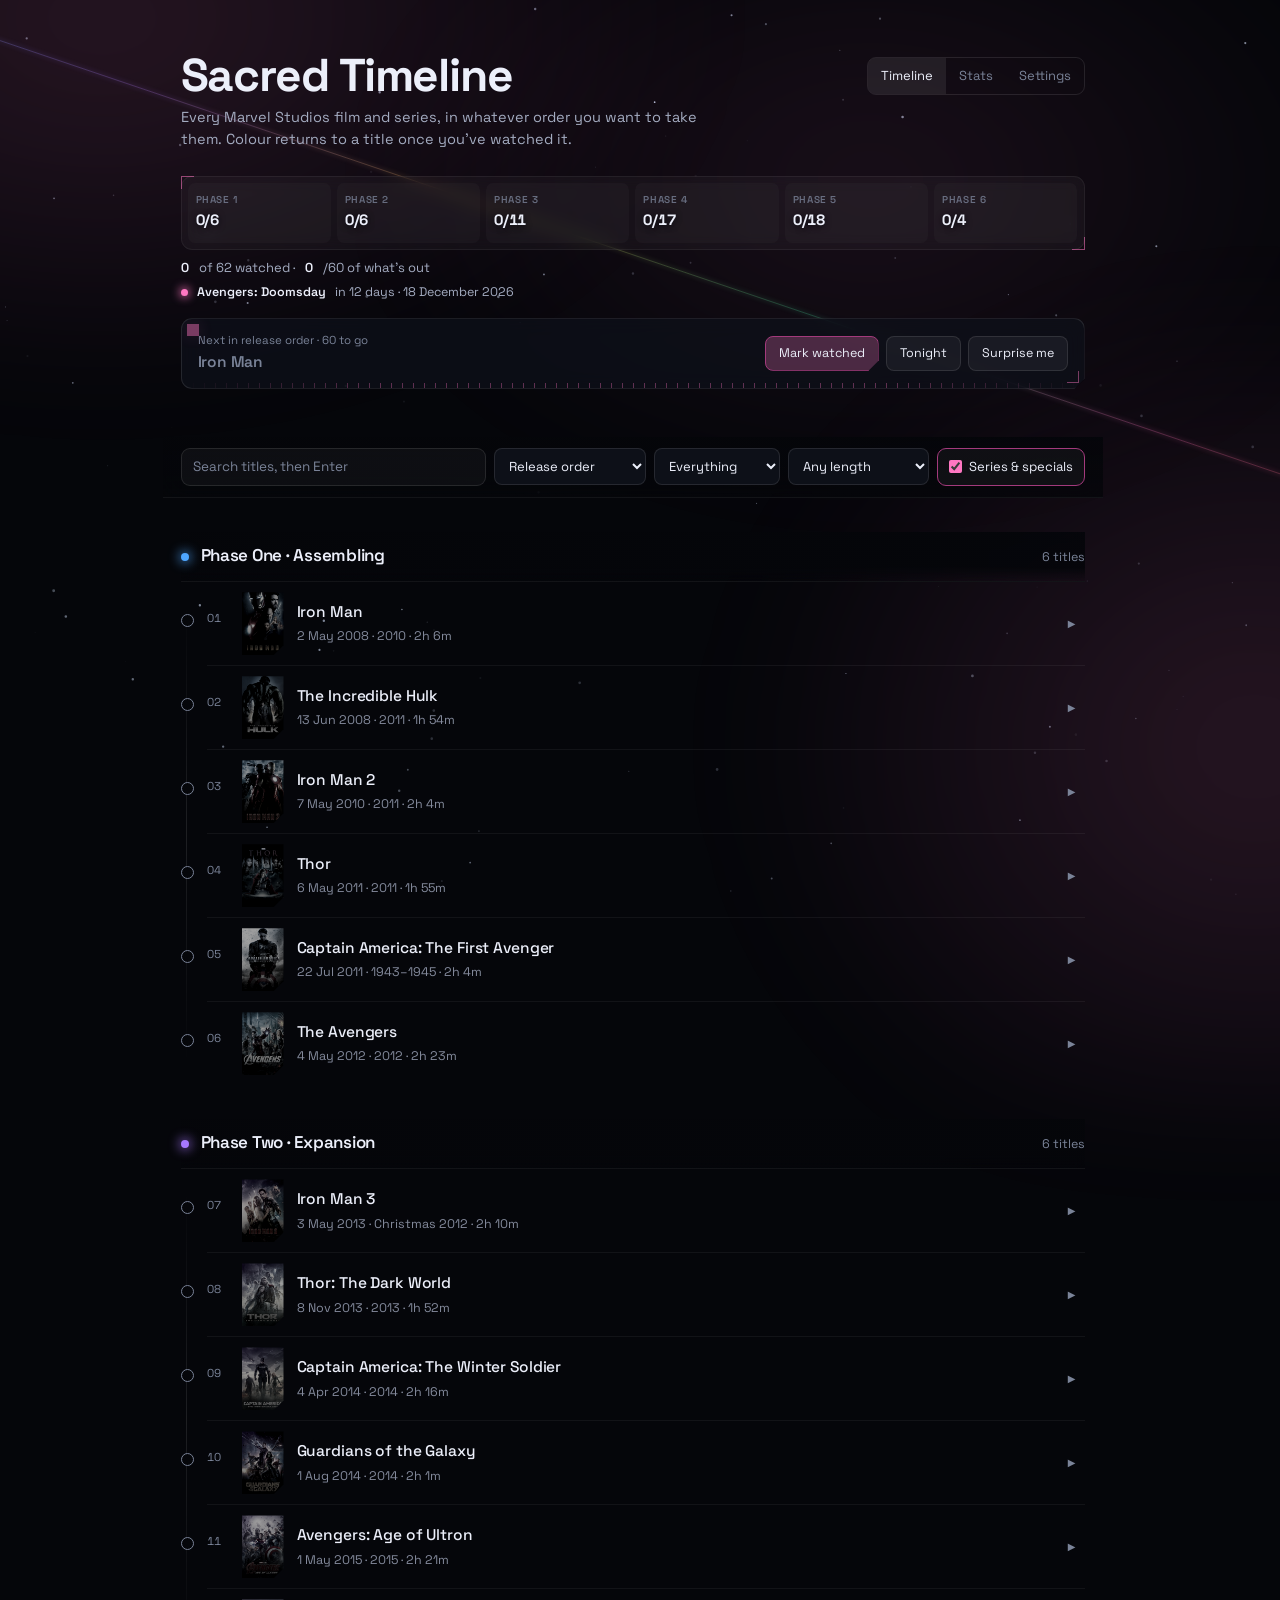
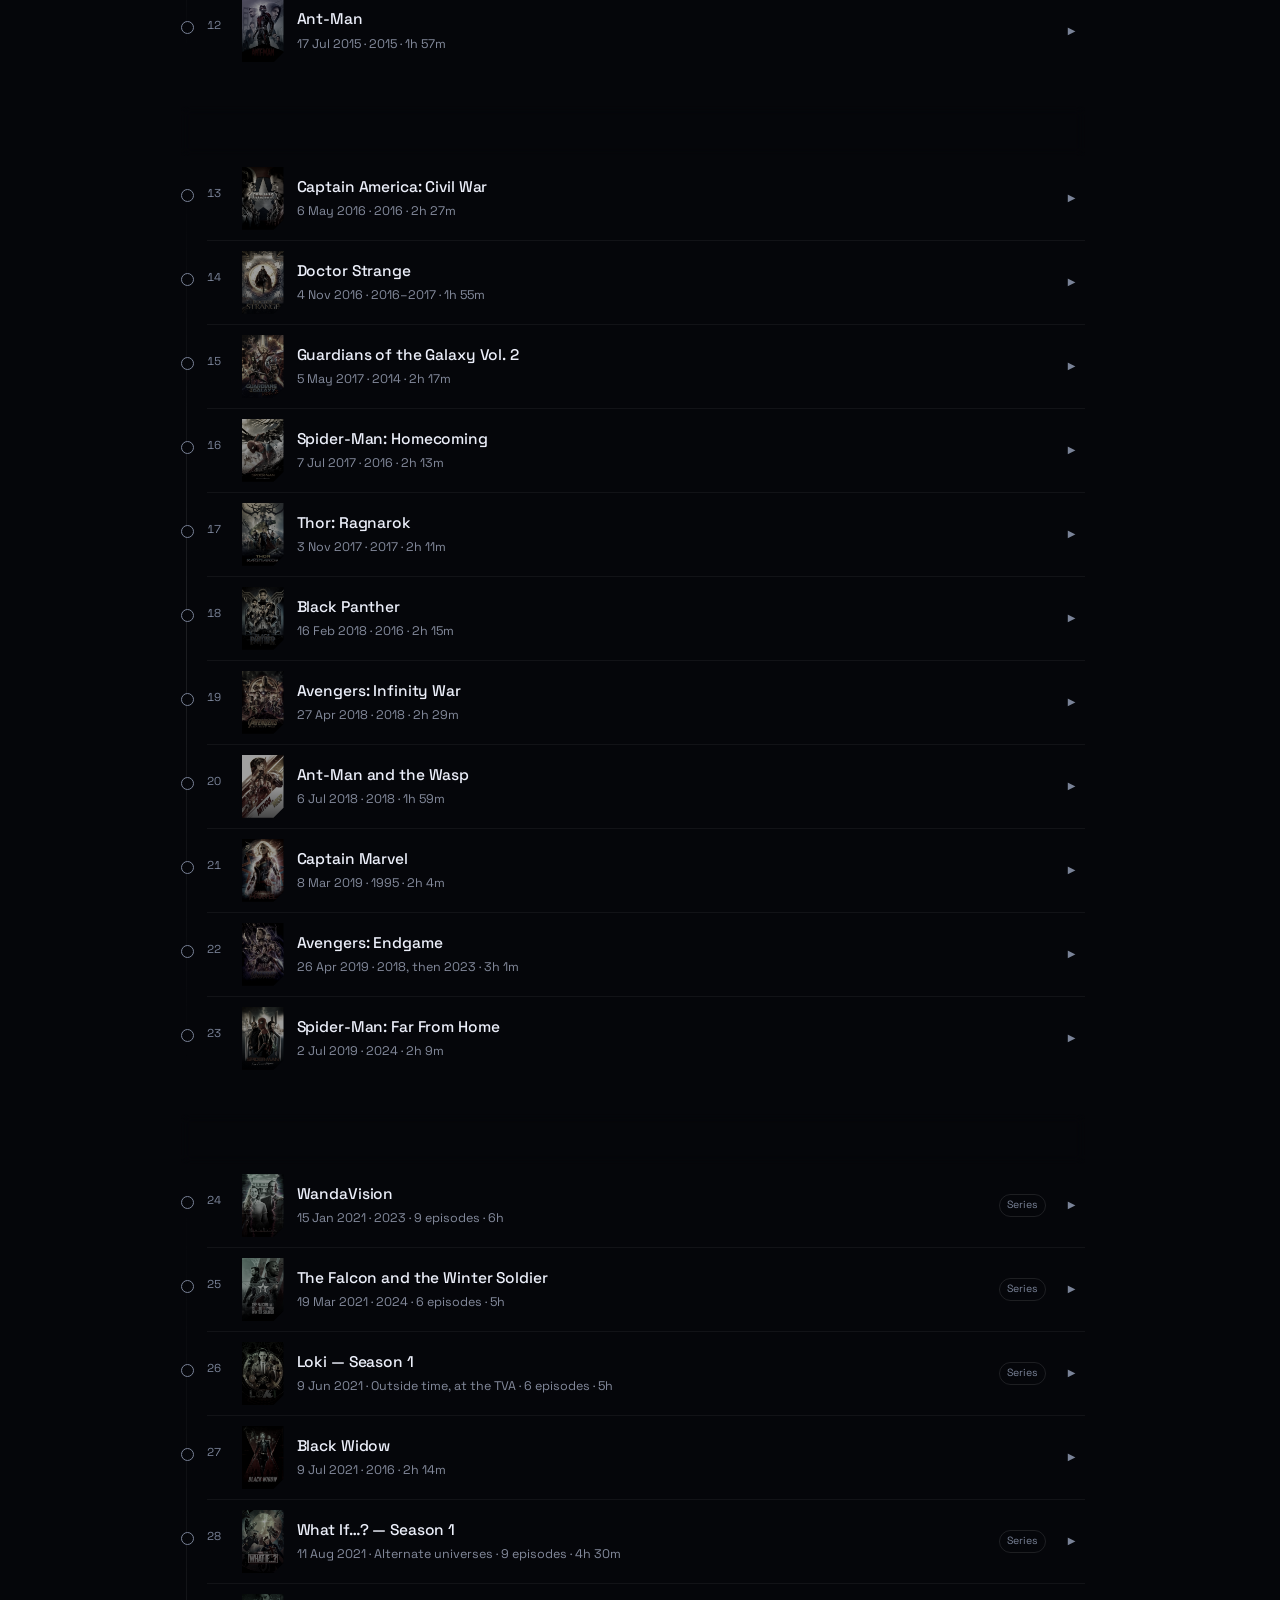
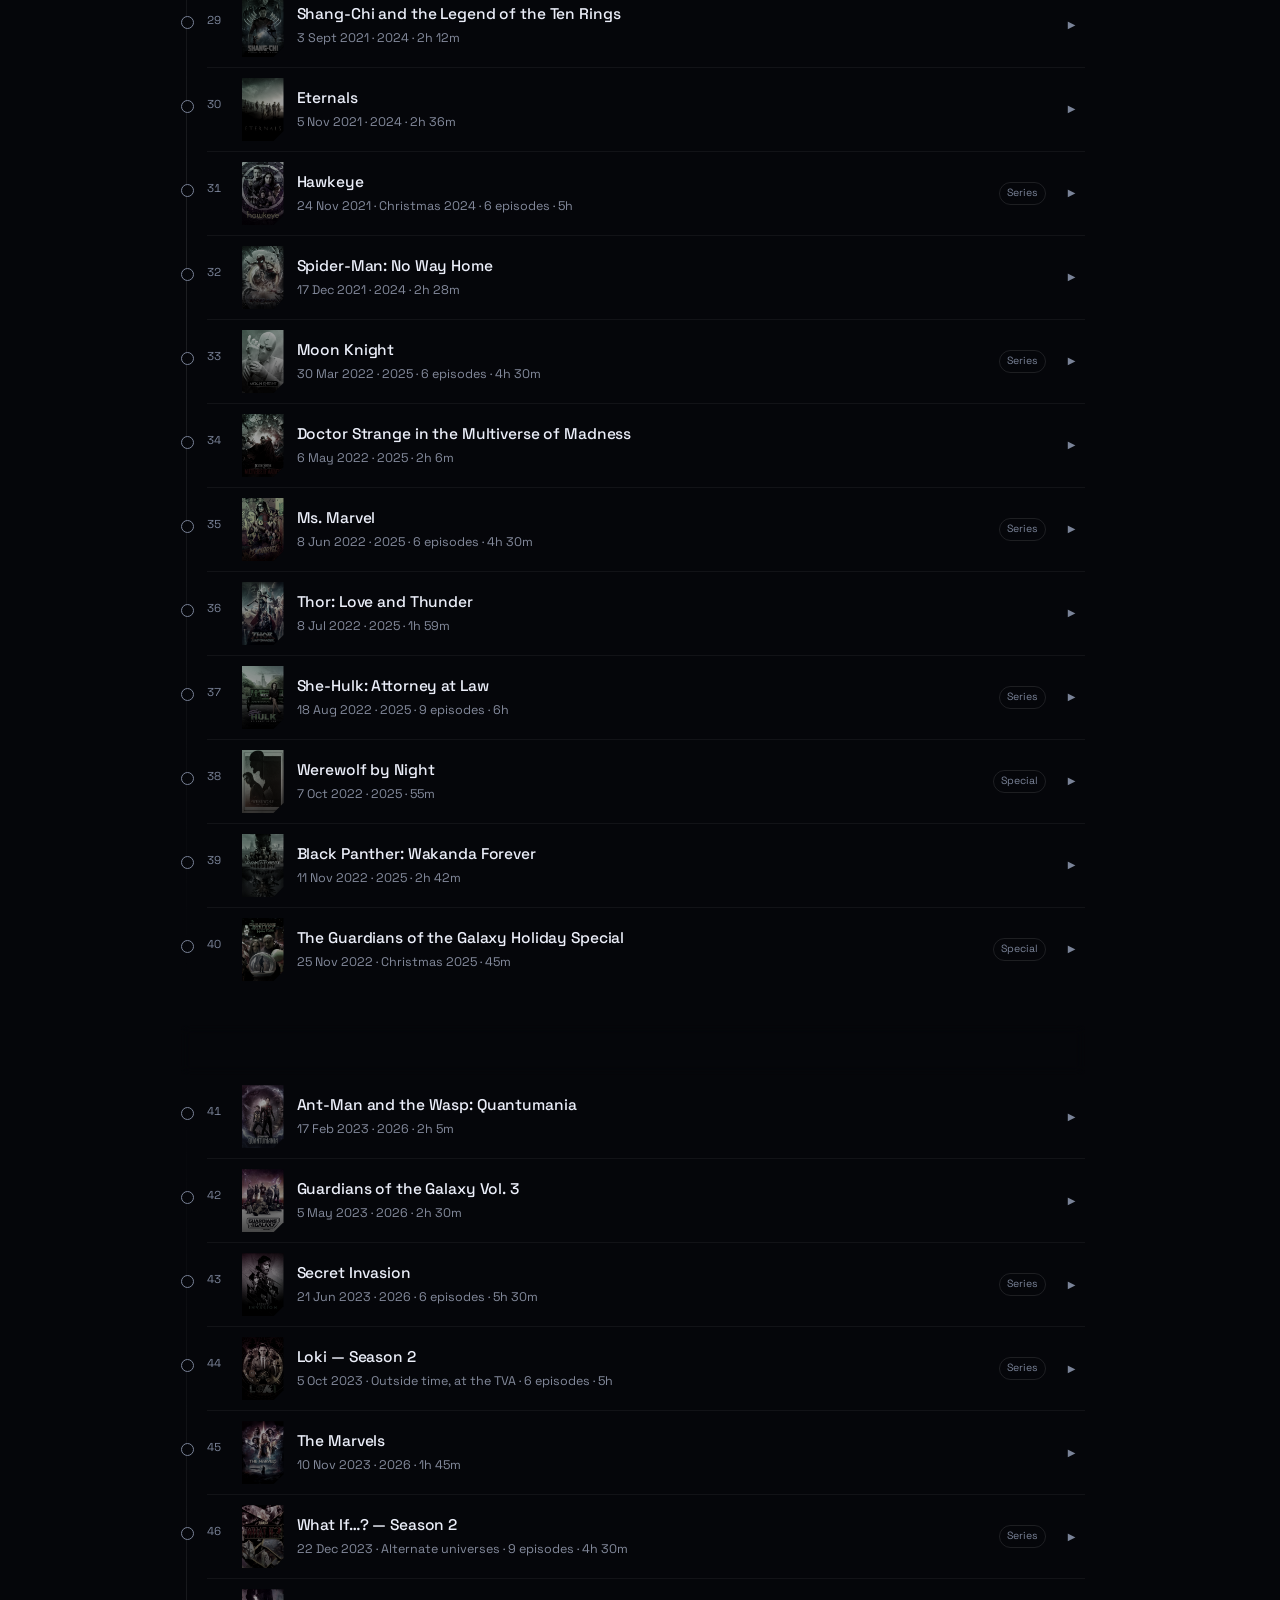
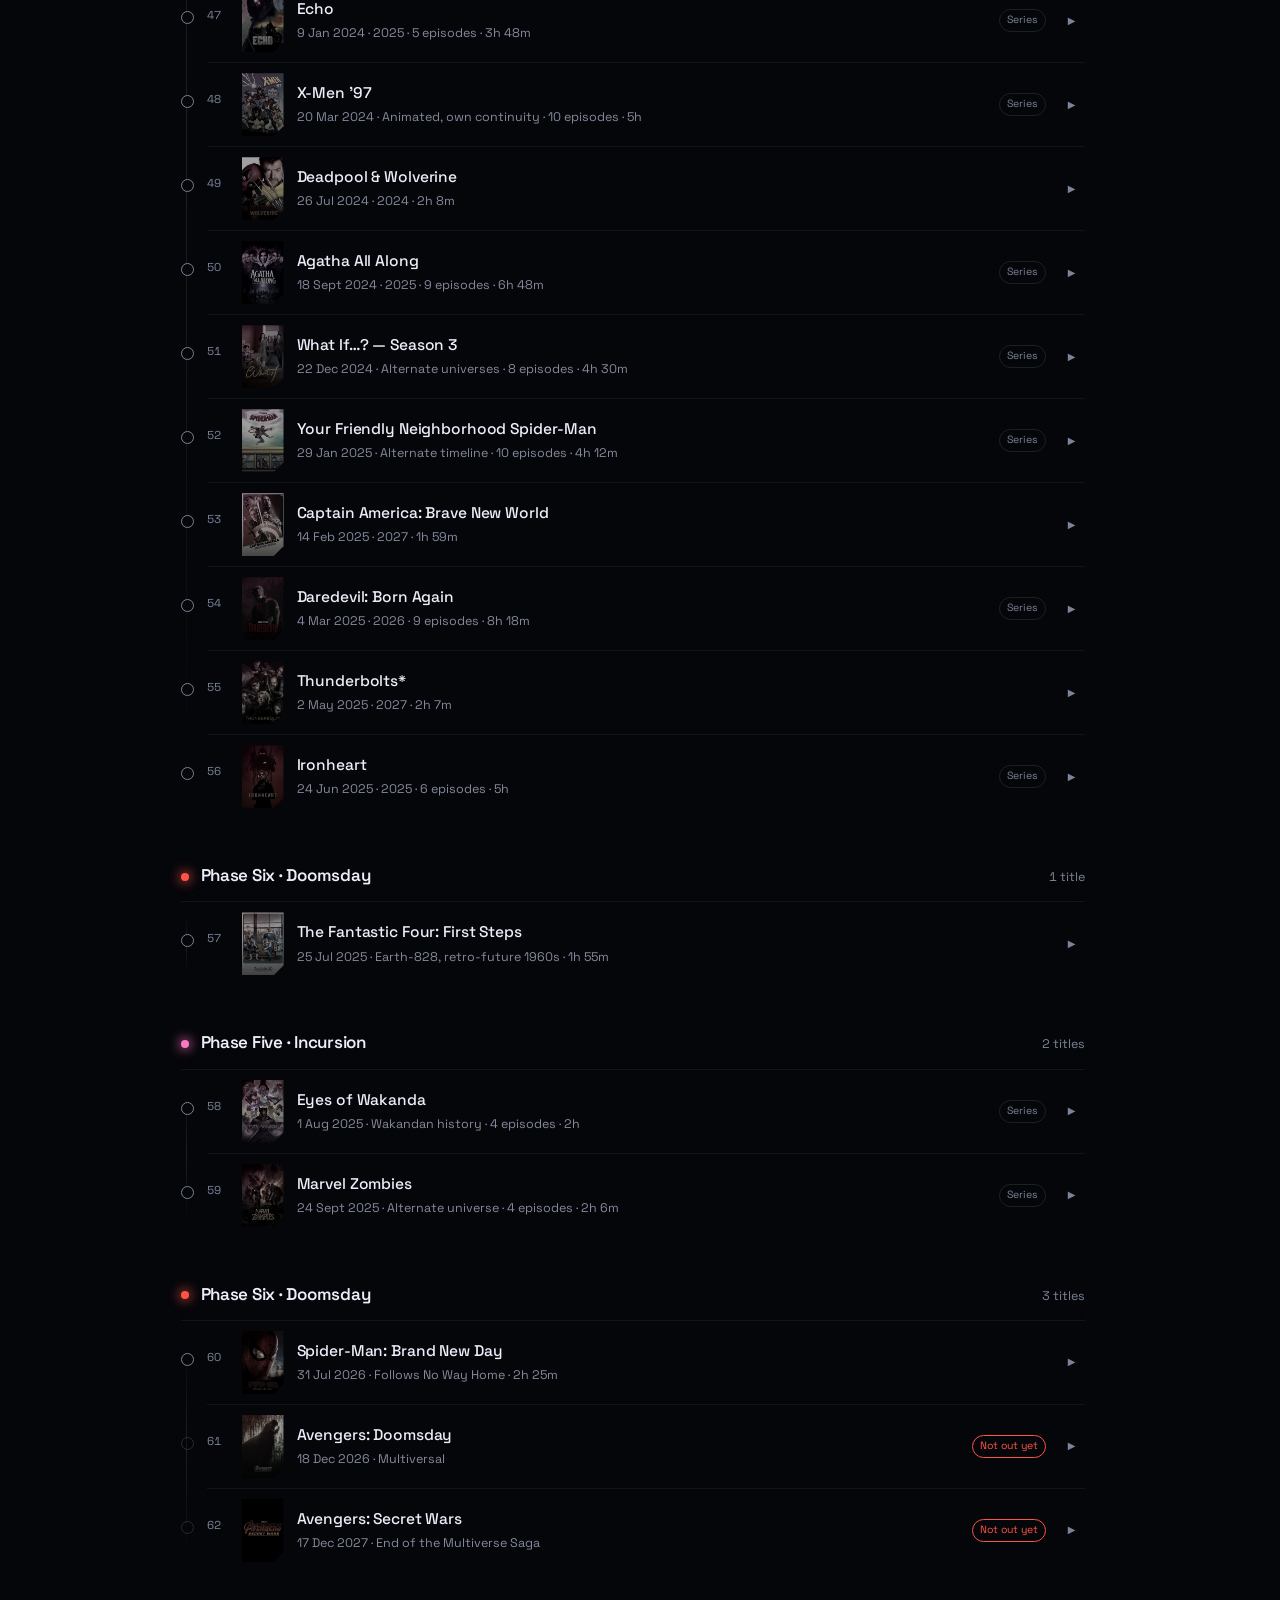
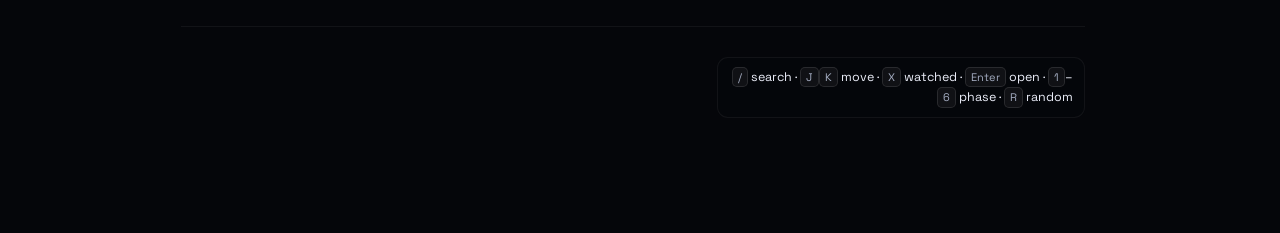
==== commit d789d174: "Add start-up intro: poster flip, Bifrost sweep, title card Built only from the app's own embedded/pr" ====
--- a/src/index.html
+++ b/src/index.html
@@ -36,6 +36,8 @@
 
 </head>
 <body>
+<!-- Start-up intro: poster flip, Bifröst sweep, title. Driven by app.js (INTRO); hides itself after 6s if the script never runs. -->
+<div id="intro" aria-hidden="true"><div class="intro-stage"><img class="intro-card" alt=""><i class="intro-tint"></i></div><i class="intro-beam"></i><i class="intro-beam glow"></i><div class="intro-logo"><span>Sacred Timeline</span></div><small class="intro-hint">tap to skip</small></div>
 <noscript><p style="max-width:40em;margin:3em auto;padding:0 1.2em;color:#a4acc1;font:16px/1.6 system-ui,sans-serif">
 This tracker needs JavaScript. Everything runs in your browser — nothing is sent anywhere.
 </p></noscript>
--- a/src/styles.css
+++ b/src/styles.css
@@ -712,3 +712,35 @@
   .art{width:60%;opacity:.22!important}
   footer .note{text-align:left;margin-left:0}
 }
+
+/* ============================ START-UP INTRO ============================
+   Poster flip -> Bifröst sweep -> title, then fades into the app. Transforms and
+   opacity only (no backdrop-filter / clip-path: they break phones, see README).
+   The failsafe animation hides it after 6s if the script never takes over. */
+#intro{position:fixed;inset:0;z-index:9999;display:grid;place-items:center;overflow:hidden;
+  background:radial-gradient(ellipse at 50% 45%,#1a0d12 0%,#05060a 70%);cursor:pointer;
+  animation:introFailsafe .4s 6s forwards}
+#intro>*{grid-area:1/1}
+#intro.run{animation:none}
+#intro.gone{opacity:0;visibility:hidden;transition:opacity .6s ease,visibility 0s .6s}
+@keyframes introFailsafe{to{opacity:0;visibility:hidden}}
+.intro-stage{position:relative;width:min(52vw,280px);aspect-ratio:2/3;perspective:1100px}
+.intro-card,.intro-turn{position:absolute;inset:0;width:100%;height:100%;object-fit:cover;
+  border-radius:5px;box-shadow:0 28px 70px rgba(0,0,0,.75);backface-visibility:hidden}
+.intro-turn{transform-origin:left center;z-index:2}
+.intro-tint{position:absolute;inset:0;z-index:3;border-radius:5px;background:#e62429;
+  mix-blend-mode:multiply;opacity:0}
+/* absolutely placed: a 180vmax-wide grid item would widen the grid and push everything off-centre */
+.intro-beam{position:absolute;left:50%;top:50%;z-index:4;width:180vmax;height:8px;margin:-4px 0 0 -90vmax;
+  border-radius:8px;opacity:0;
+  background:linear-gradient(90deg,#4ea6ff,#a678ff,#ffc23d,#3ddc97,#ff77c2,#ff5347);
+  transform:rotate(-16deg) scaleX(0)}
+.intro-beam.glow{height:46px;margin-top:-23px;filter:blur(18px)}
+.intro-logo{position:relative;z-index:5;opacity:0;pointer-events:none}
+.intro-logo span{display:inline-block;background:#e62429;color:#fff;font-weight:700;
+  text-transform:uppercase;letter-spacing:-.035em;line-height:1;white-space:nowrap;
+  font-size:clamp(30px,8.6vw,84px);padding:.1em .2em .06em;transform:scaleY(1.22);
+  box-shadow:0 0 60px rgba(230,36,41,.45)}
+.intro-hint{align-self:end;margin-bottom:max(18px,env(safe-area-inset-bottom));z-index:6;
+  color:rgba(214,228,255,.38);font-size:12px;letter-spacing:.14em;text-transform:uppercase}
+@media (prefers-reduced-motion:reduce){ #intro{display:none} }
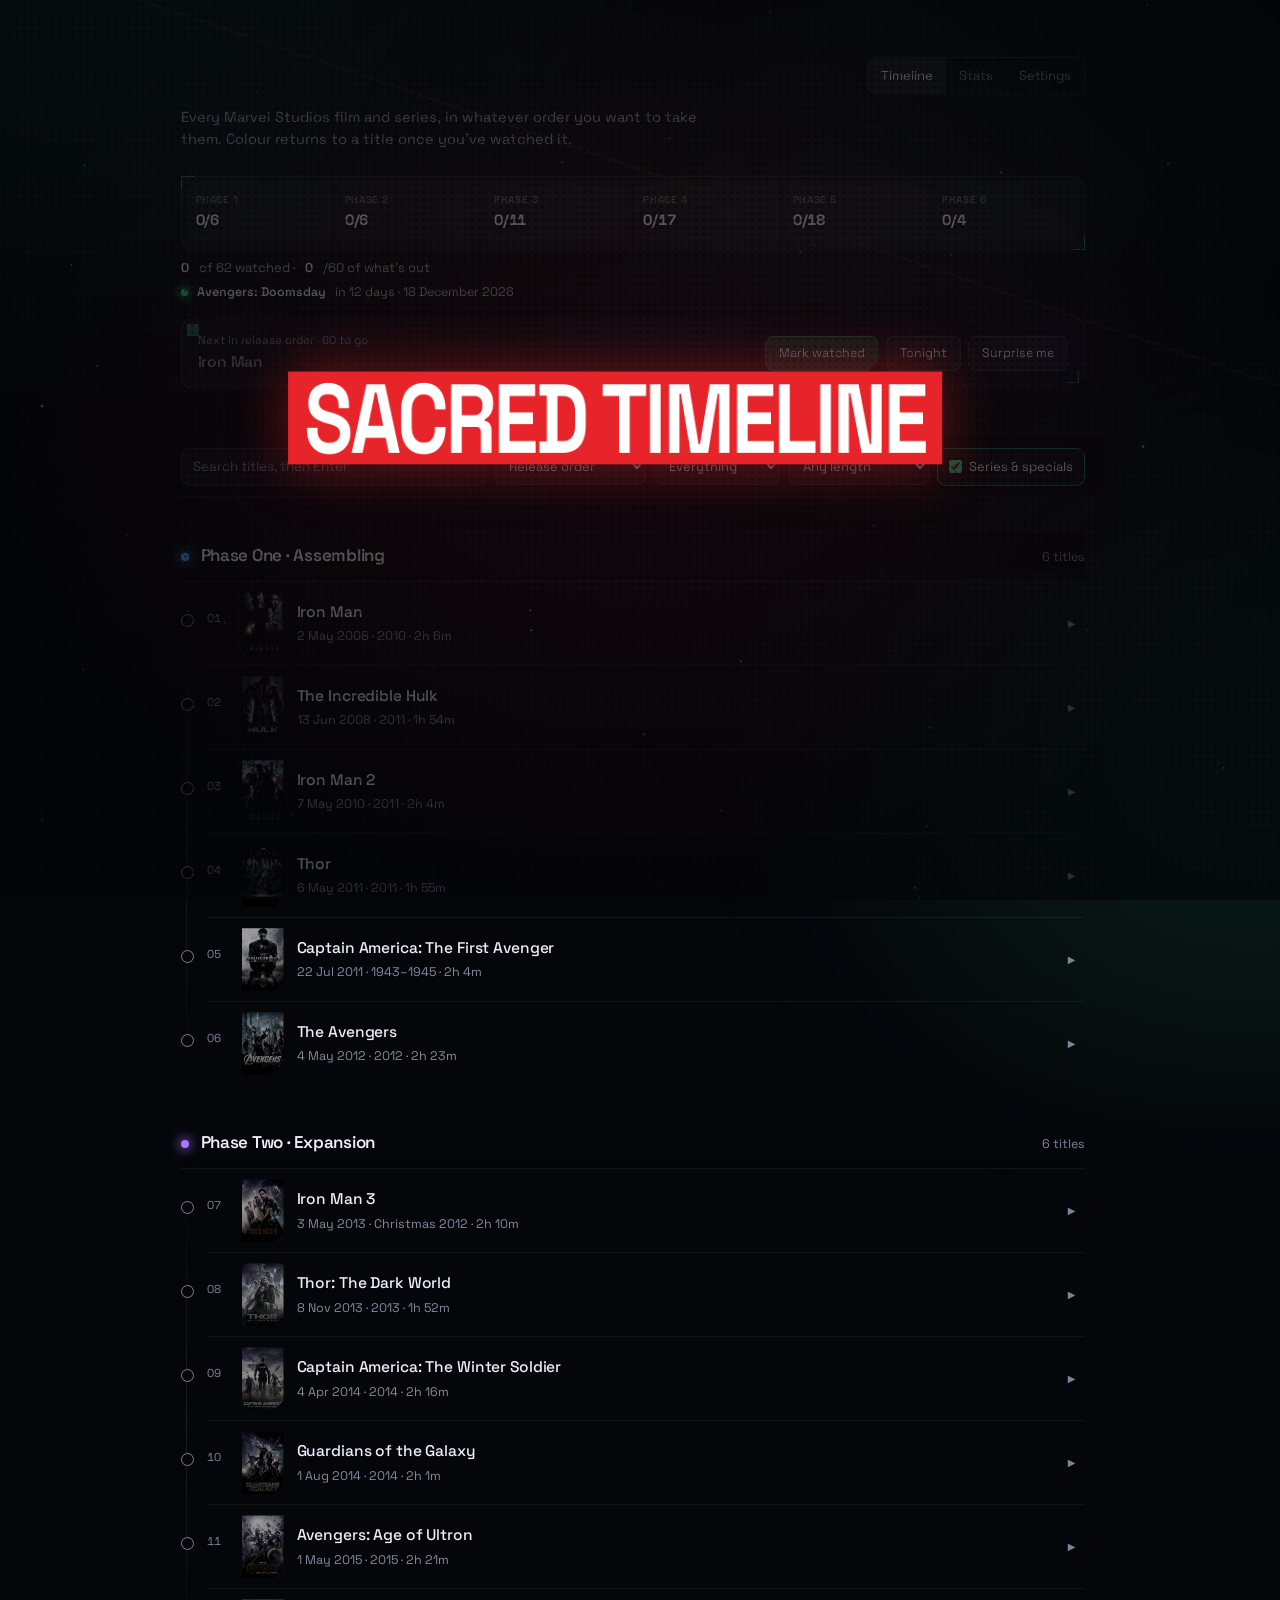
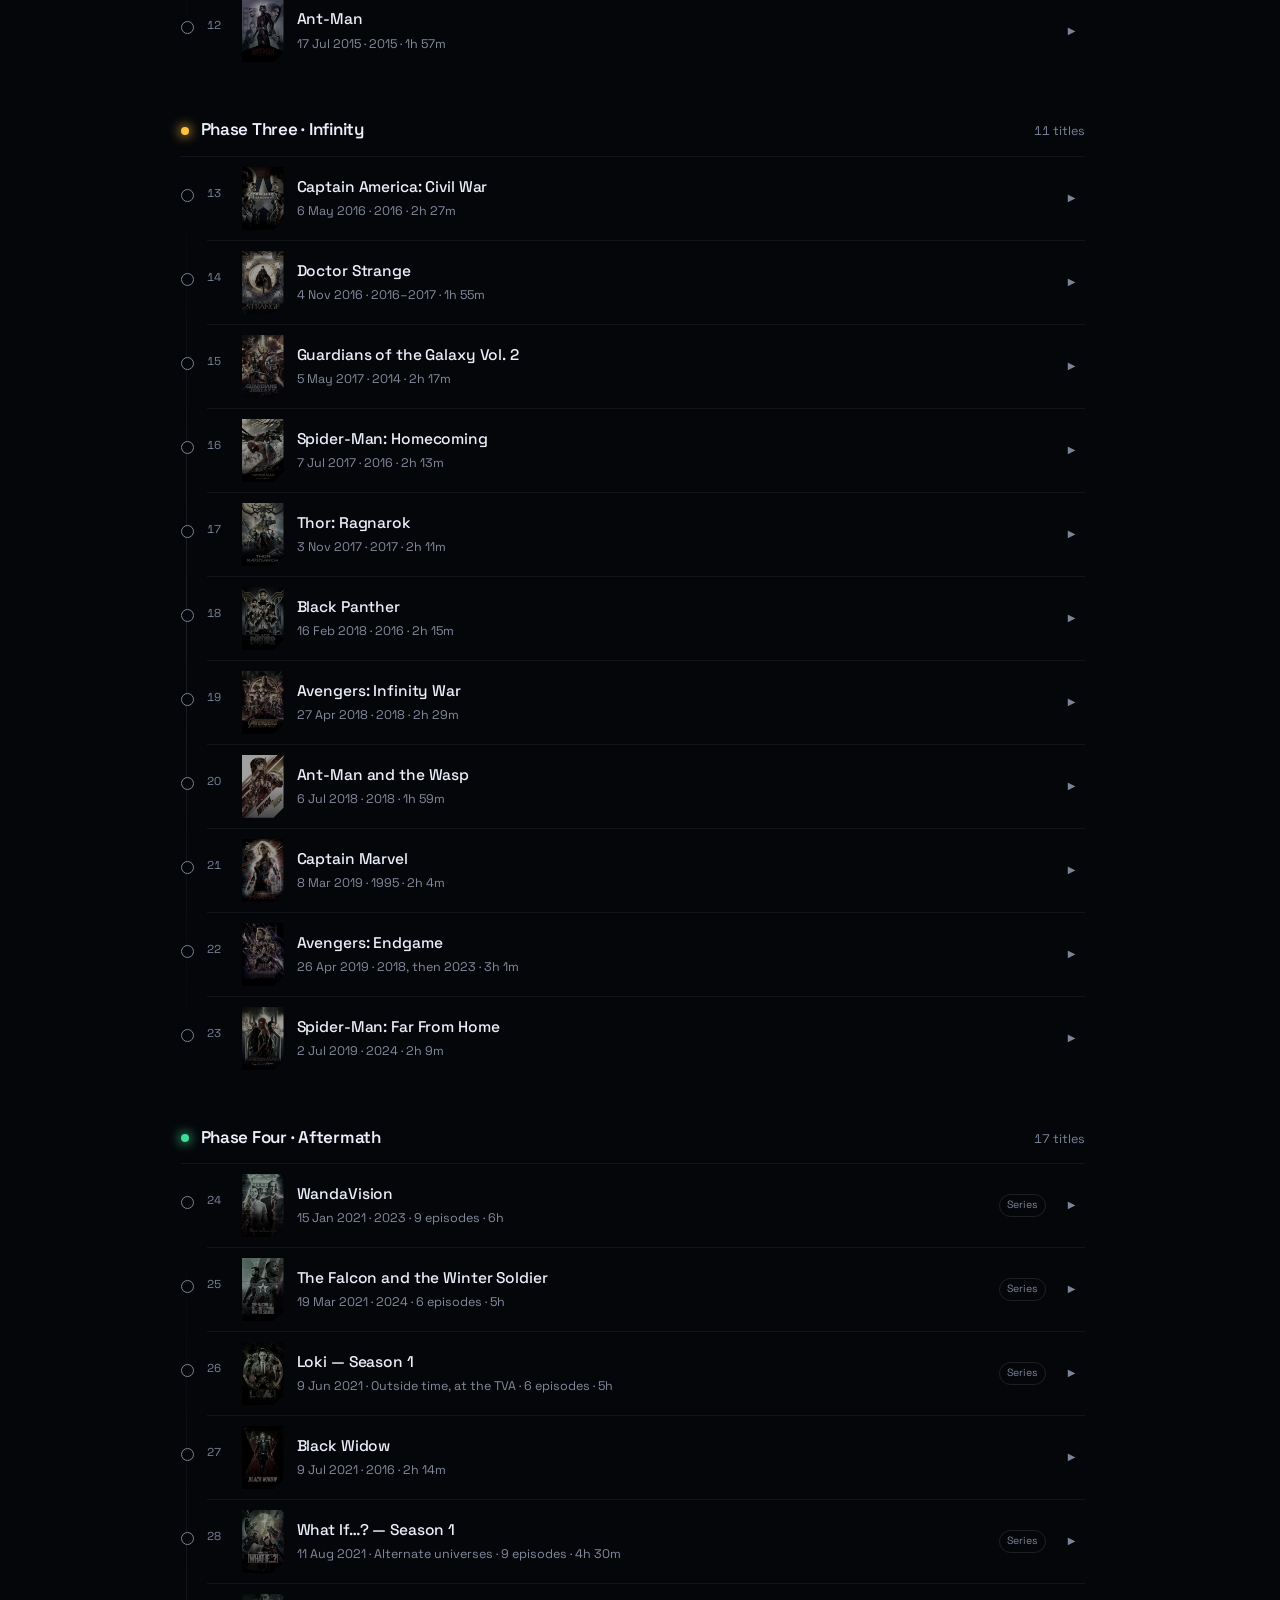
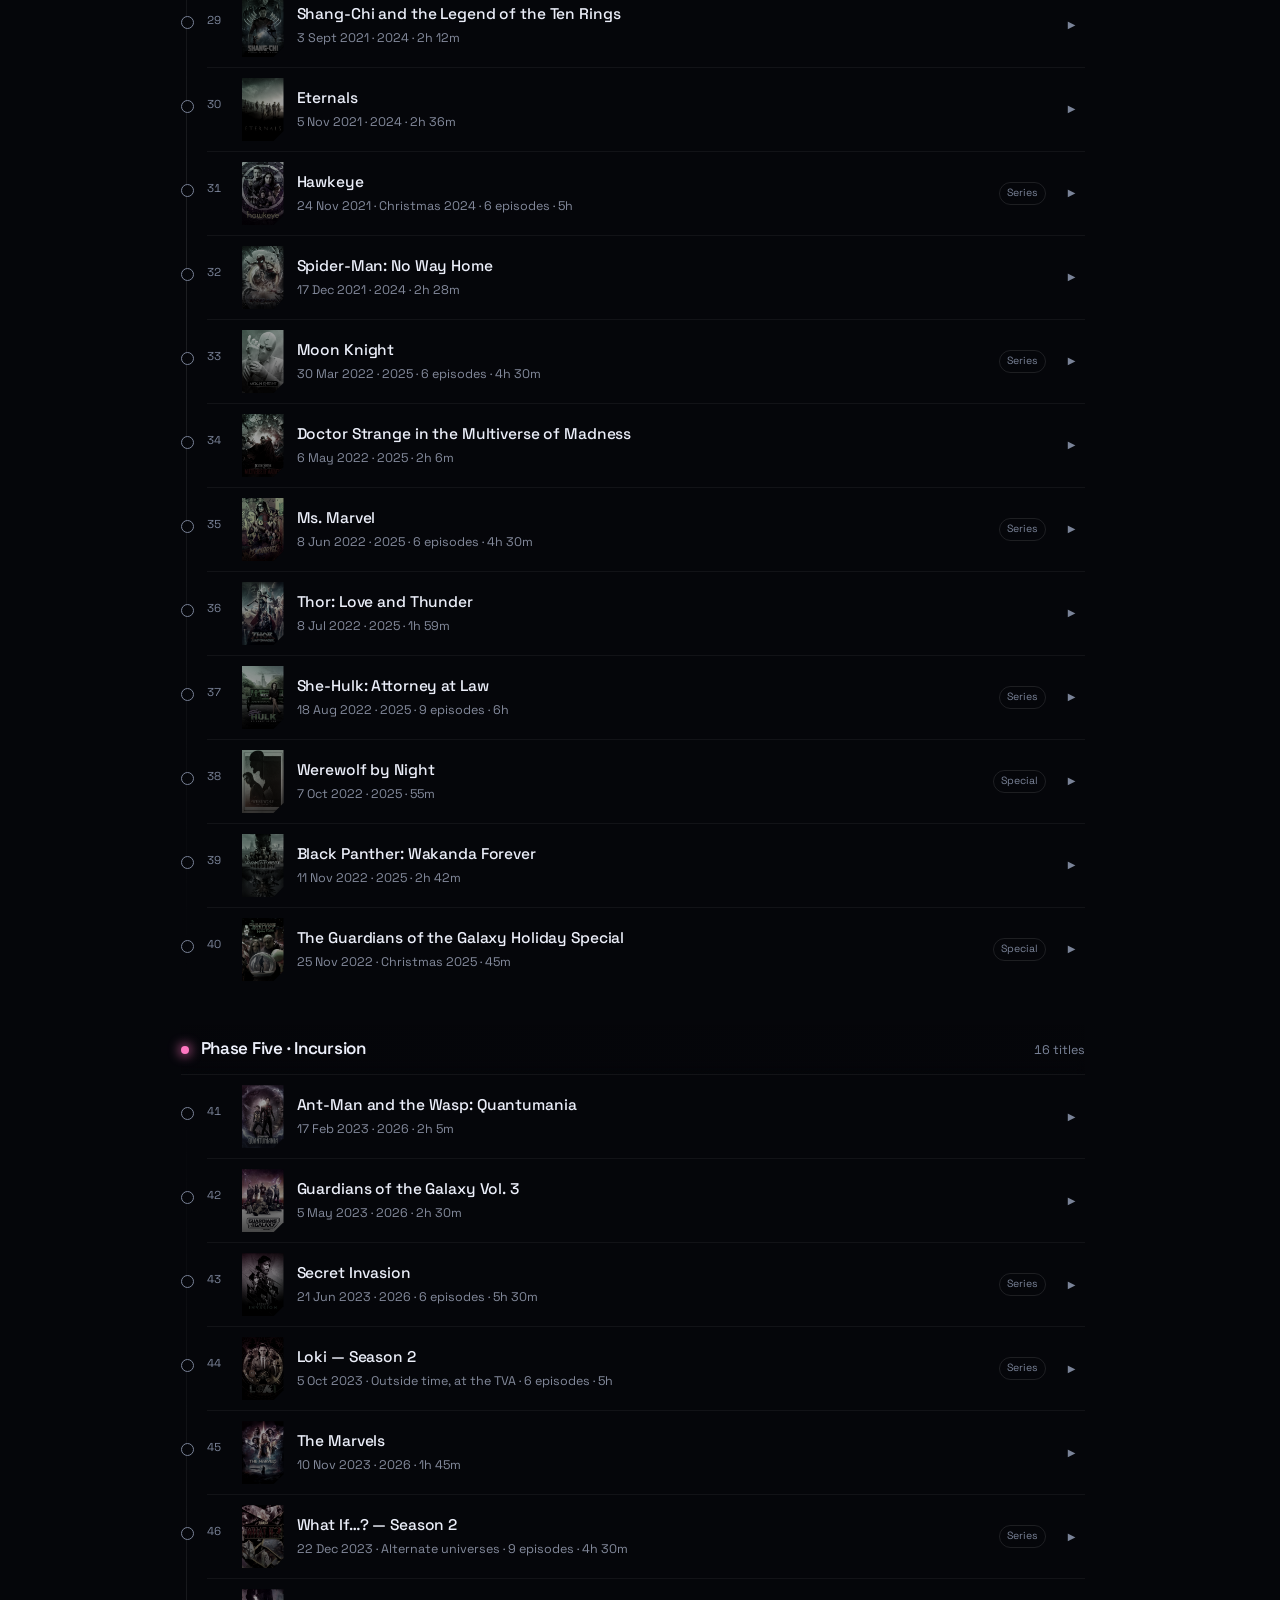
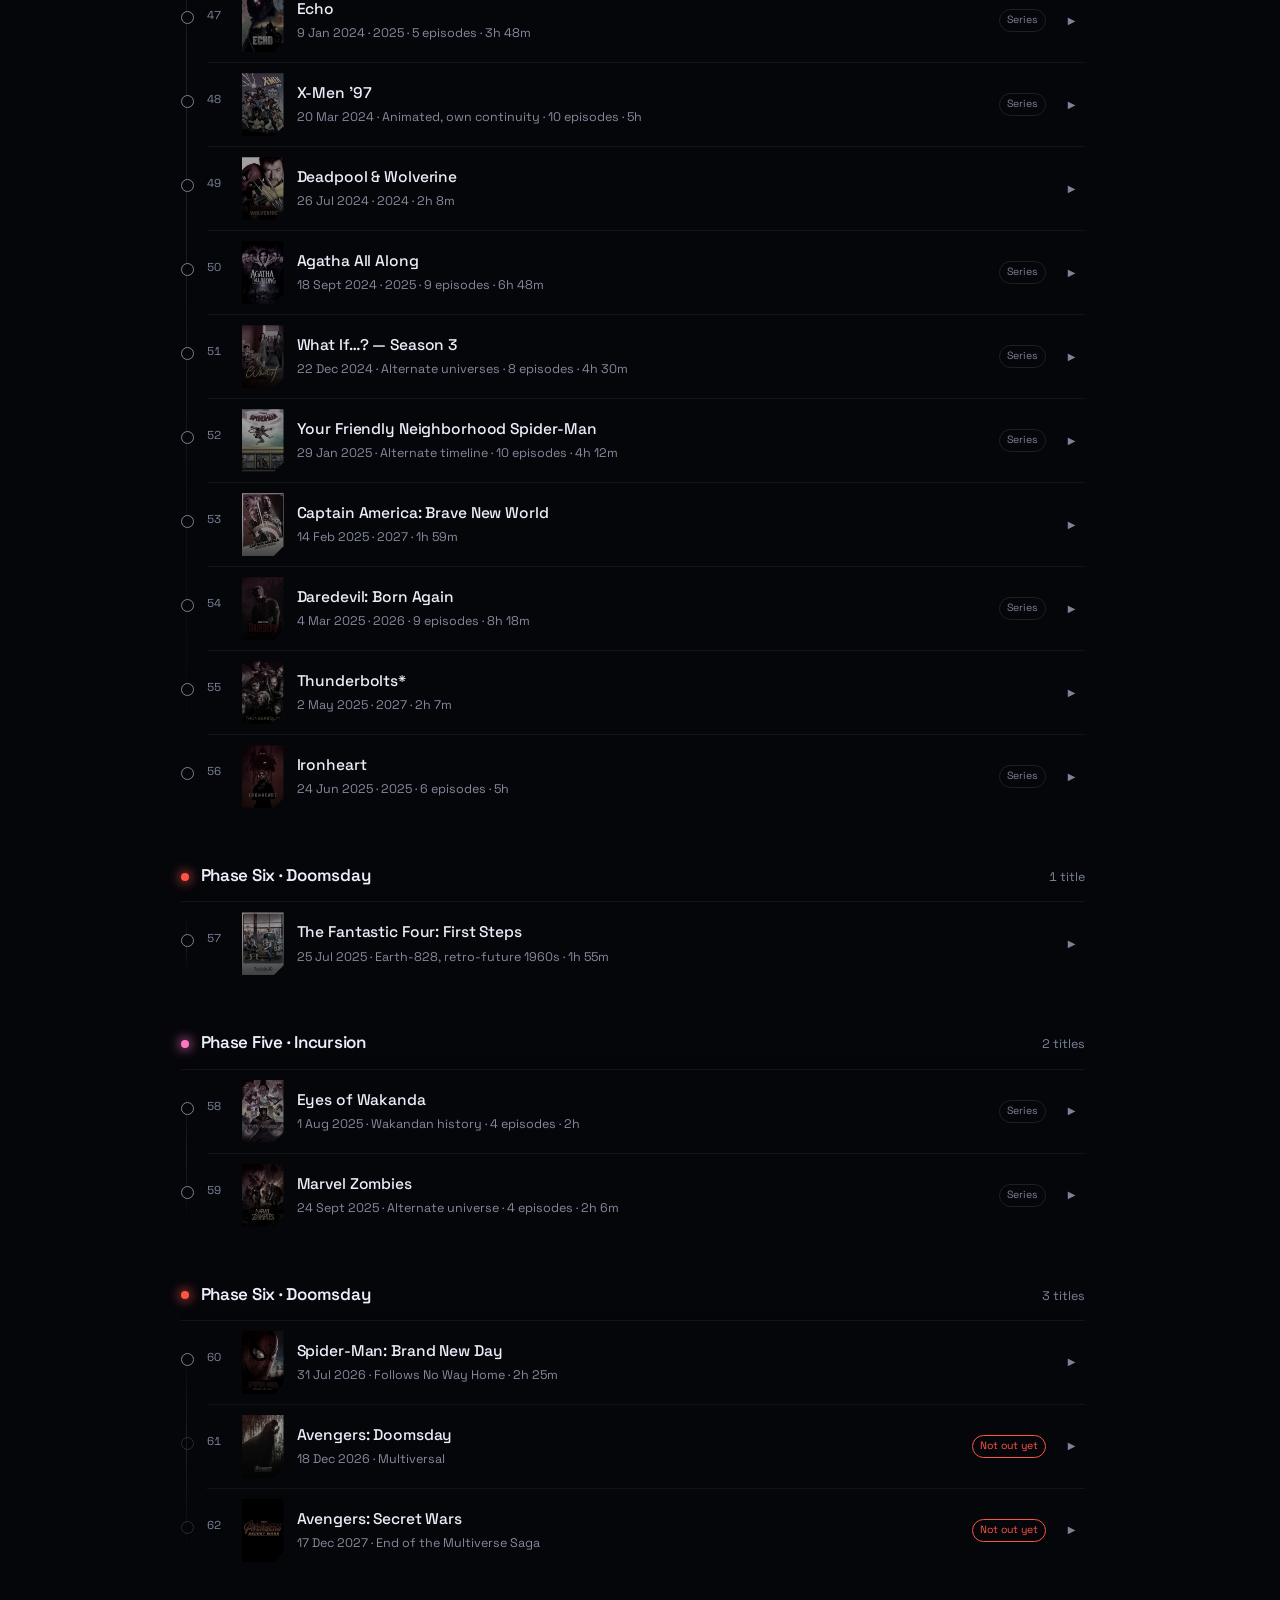
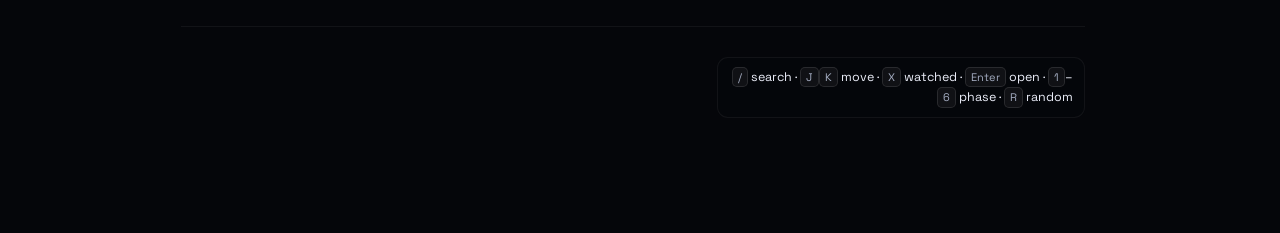
==== commit f300d66b: "Refine start-up intro: comic flip, punch-through, title lands in page - page stack, curl shading, ca" ====
--- a/src/index.html
+++ b/src/index.html
@@ -37,7 +37,7 @@
 </head>
 <body>
 <!-- Start-up intro: poster flip, Bifröst sweep, title. Driven by app.js (INTRO); hides itself after 6s if the script never runs. -->
-<div id="intro" aria-hidden="true"><div class="intro-stage"><img class="intro-card" alt=""><i class="intro-tint"></i></div><i class="intro-beam"></i><i class="intro-beam glow"></i><div class="intro-logo"><span>Sacred Timeline</span></div><small class="intro-hint">tap to skip</small></div>
+<div id="intro" aria-hidden="true"><i class="intro-bg"></i><div class="intro-panels"></div><i class="intro-dots"></i><div class="intro-stage"><i class="intro-stack"></i><img class="intro-card" alt=""><i class="intro-tint"></i></div><i class="intro-flash"></i><i class="intro-beam"></i><i class="intro-beam glow"></i><div class="intro-logo"><span><b>Sacred Timeline</b></span></div><small class="intro-hint">tap to skip</small></div>
 <noscript><p style="max-width:40em;margin:3em auto;padding:0 1.2em;color:#a4acc1;font:16px/1.6 system-ui,sans-serif">
 This tracker needs JavaScript. Everything runs in your browser — nothing is sent anywhere.
 </p></noscript>
--- a/src/styles.css
+++ b/src/styles.css
@@ -714,33 +714,58 @@
 }
 
 /* ============================ START-UP INTRO ============================
-   Poster flip -> Bifröst sweep -> title, then fades into the app. Transforms and
-   opacity only (no backdrop-filter / clip-path: they break phones, see README).
-   The failsafe animation hides it after 6s if the script never takes over. */
+   Comic flip -> punch-through into a Bifröst sweep -> title card, which then
+   flies into the real page title. Transforms, opacity and plain filters only
+   (no backdrop-filter / clip-path: they break phones, see README).
+   Layers, back to front: .intro-bg (fades last), comic panels + halftone dots,
+   the page stack, flash, beams, title. The failsafe animation hides it after 6s
+   if the script never takes over. */
 #intro{position:fixed;inset:0;z-index:9999;display:grid;place-items:center;overflow:hidden;
-  background:radial-gradient(ellipse at 50% 45%,#1a0d12 0%,#05060a 70%);cursor:pointer;
-  animation:introFailsafe .4s 6s forwards}
+  cursor:pointer;perspective:1200px;animation:introFailsafe .4s 6s forwards}
 #intro>*{grid-area:1/1}
 #intro.run{animation:none}
-#intro.gone{opacity:0;visibility:hidden;transition:opacity .6s ease,visibility 0s .6s}
+#intro.gone{opacity:0;visibility:hidden;transition:opacity .35s ease,visibility 0s .35s}
 @keyframes introFailsafe{to{opacity:0;visibility:hidden}}
-.intro-stage{position:relative;width:min(52vw,280px);aspect-ratio:2/3;perspective:1100px}
-.intro-card,.intro-turn{position:absolute;inset:0;width:100%;height:100%;object-fit:cover;
-  border-radius:5px;box-shadow:0 28px 70px rgba(0,0,0,.75);backface-visibility:hidden}
-.intro-turn{transform-origin:left center;z-index:2}
+.intro-bg{position:absolute;inset:0;background:radial-gradient(ellipse at 50% 45%,#1d0b10 0%,#05060a 72%)}
+/* comic-page wall: a tilted grid of poster panels with gutters, very dim */
+.intro-panels{position:absolute;left:50%;top:50%;width:170vmax;display:grid;
+  grid-template-columns:repeat(8,1fr);gap:14px;opacity:0;
+  transform:translate(-50%,-50%) rotate(-8deg)}
+.intro-panels img{width:100%;aspect-ratio:2/3;object-fit:cover;border:3px solid #0b0b10;
+  filter:grayscale(.55) contrast(1.15)}
+.intro-dots{position:absolute;inset:0;opacity:.0;
+  background:radial-gradient(circle,rgba(0,0,0,.85) 1.3px,transparent 1.7px) 0 0/7px 7px}
+.intro-stage{position:relative;width:min(52vw,280px);aspect-ratio:2/3;transform-style:preserve-3d;
+  perspective:1100px}
+/* page edges peeking out behind the cover: reads as a book, not a card */
+.intro-stack{position:absolute;inset:0;border-radius:5px;background:#e9e2d2;
+  box-shadow:3px 3px 0 #cfc6b2,6px 6px 0 #b9af99,9px 9px 0 #a1977f,0 30px 80px rgba(0,0,0,.8)}
+.intro-card,.intro-turn{position:absolute;inset:0;width:100%;height:100%;border-radius:5px;overflow:hidden}
+.intro-card{object-fit:cover}
+.intro-turn{transform-origin:left center;z-index:2;backface-visibility:hidden}
+.intro-turn img{width:100%;height:100%;object-fit:cover;display:block}
+/* shading that deepens as a page turns, like light falling off a curling sheet */
+.intro-turn i{position:absolute;inset:0;opacity:0;
+  background:linear-gradient(90deg,rgba(0,0,0,0) 0%,rgba(0,0,0,.25) 55%,rgba(0,0,0,.85) 100%)}
 .intro-tint{position:absolute;inset:0;z-index:3;border-radius:5px;background:#e62429;
   mix-blend-mode:multiply;opacity:0}
-/* absolutely placed: a 180vmax-wide grid item would widen the grid and push everything off-centre */
-.intro-beam{position:absolute;left:50%;top:50%;z-index:4;width:180vmax;height:8px;margin:-4px 0 0 -90vmax;
+.intro-flash{position:absolute;inset:0;z-index:4;background:#e62429;opacity:0;pointer-events:none}
+.intro-beam{position:absolute;left:50%;top:50%;z-index:5;width:180vmax;height:8px;margin:-4px 0 0 -90vmax;
   border-radius:8px;opacity:0;
   background:linear-gradient(90deg,#4ea6ff,#a678ff,#ffc23d,#3ddc97,#ff77c2,#ff5347);
   transform:rotate(-16deg) scaleX(0)}
 .intro-beam.glow{height:46px;margin-top:-23px;filter:blur(18px)}
-.intro-logo{position:relative;z-index:5;opacity:0;pointer-events:none}
-.intro-logo span{display:inline-block;background:#e62429;color:#fff;font-weight:700;
-  text-transform:uppercase;letter-spacing:-.035em;line-height:1;white-space:nowrap;
-  font-size:clamp(30px,8.6vw,84px);padding:.1em .2em .06em;transform:scaleY(1.22);
-  box-shadow:0 0 60px rgba(230,36,41,.45)}
-.intro-hint{align-self:end;margin-bottom:max(18px,env(safe-area-inset-bottom));z-index:6;
+.intro-logo{position:relative;z-index:6;display:flex;opacity:0;pointer-events:none;transform-origin:0 50%}
+.intro-logo span{position:relative;display:inline-block;overflow:hidden;background:#e62429;color:#fff;
+  font-weight:700;text-transform:uppercase;letter-spacing:-.035em;line-height:1;white-space:nowrap;
+  font-size:clamp(30px,8.6vw,84px);padding:.1em .2em .06em;box-shadow:0 0 60px rgba(230,36,41,.45)}
+.intro-logo b{display:inline-block;font-weight:inherit;transform:scaleY(1.22)}
+/* light sweeping across the panel once it has landed */
+.intro-logo span::after{content:"";position:absolute;top:0;bottom:0;left:-60%;width:40%;
+  background:linear-gradient(100deg,transparent,rgba(255,255,255,.55),transparent);
+  transform:skewX(-18deg)}
+.intro-logo.on span::after{animation:introSheen 1.1s .35s ease-out both}
+@keyframes introSheen{from{left:-60%}to{left:130%}}
+.intro-hint{align-self:end;margin-bottom:max(18px,env(safe-area-inset-bottom));z-index:7;
   color:rgba(214,228,255,.38);font-size:12px;letter-spacing:.14em;text-transform:uppercase}
 @media (prefers-reduced-motion:reduce){ #intro{display:none} }
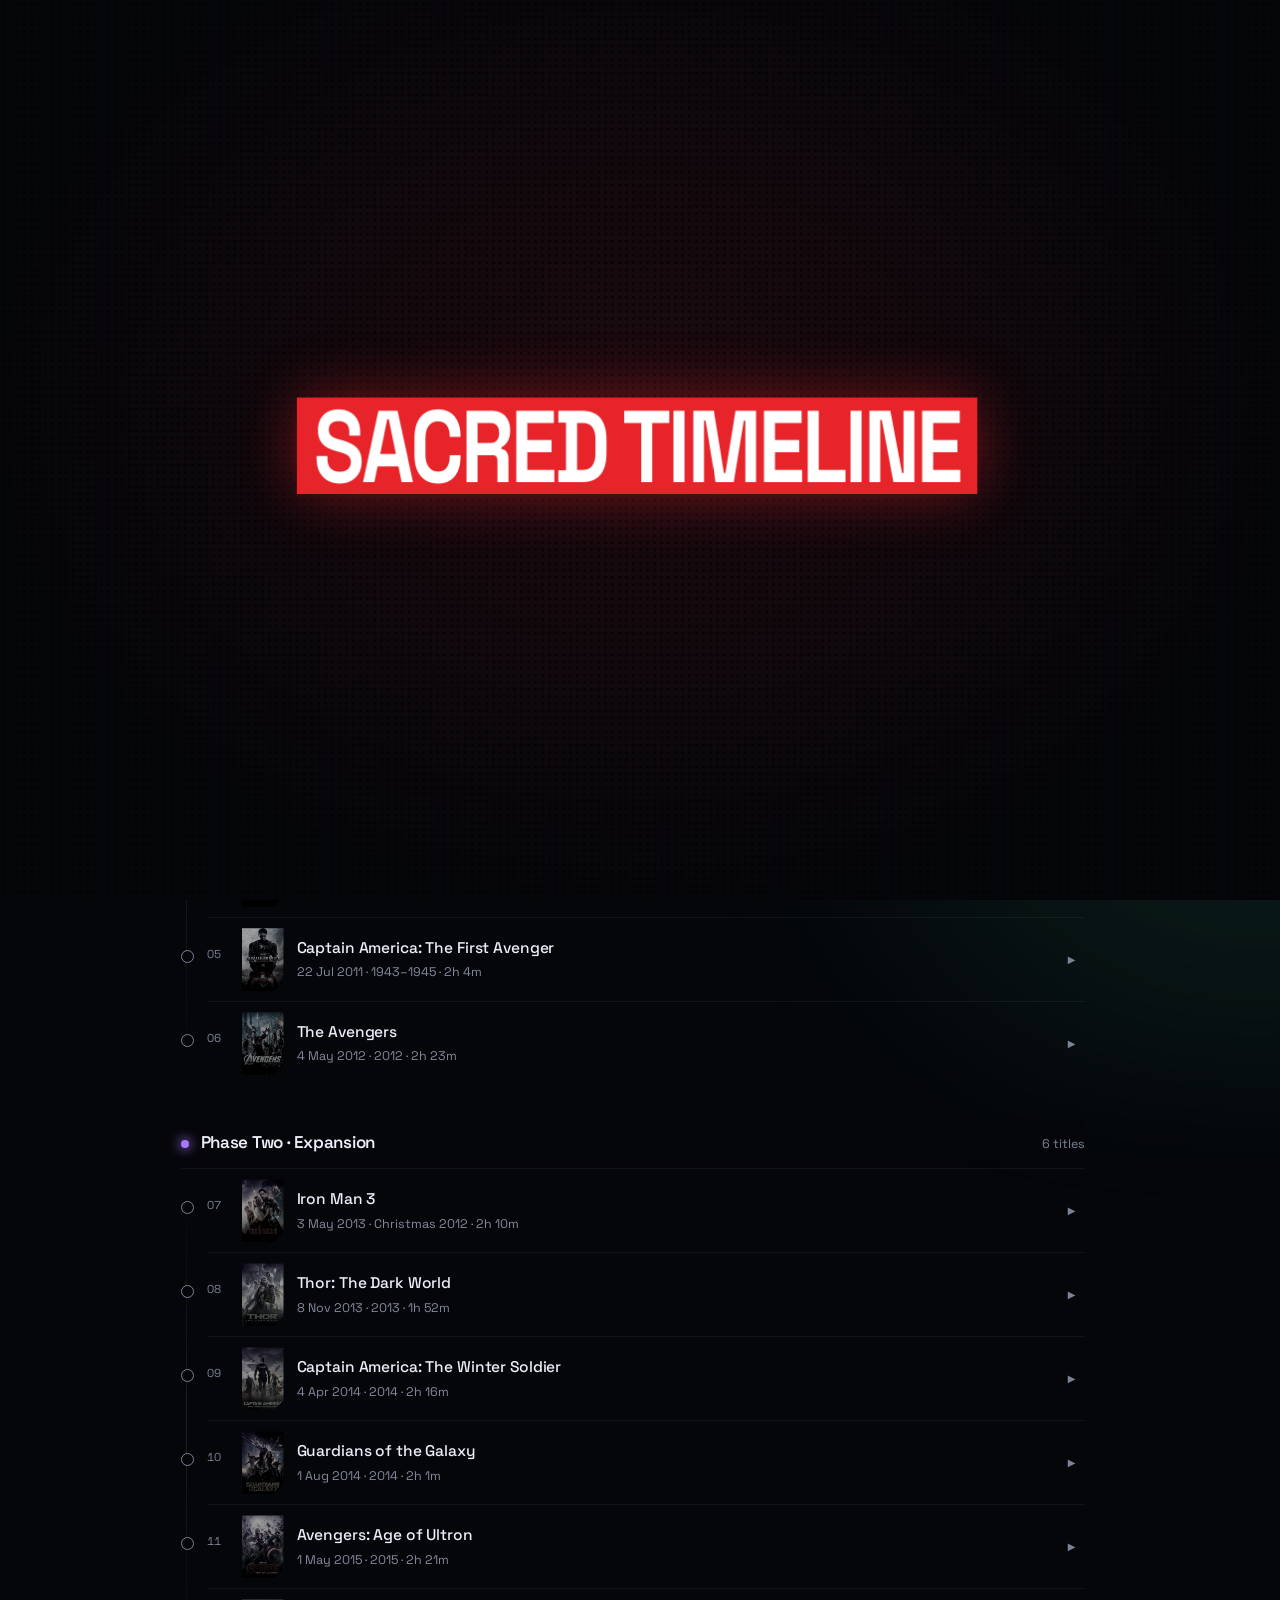
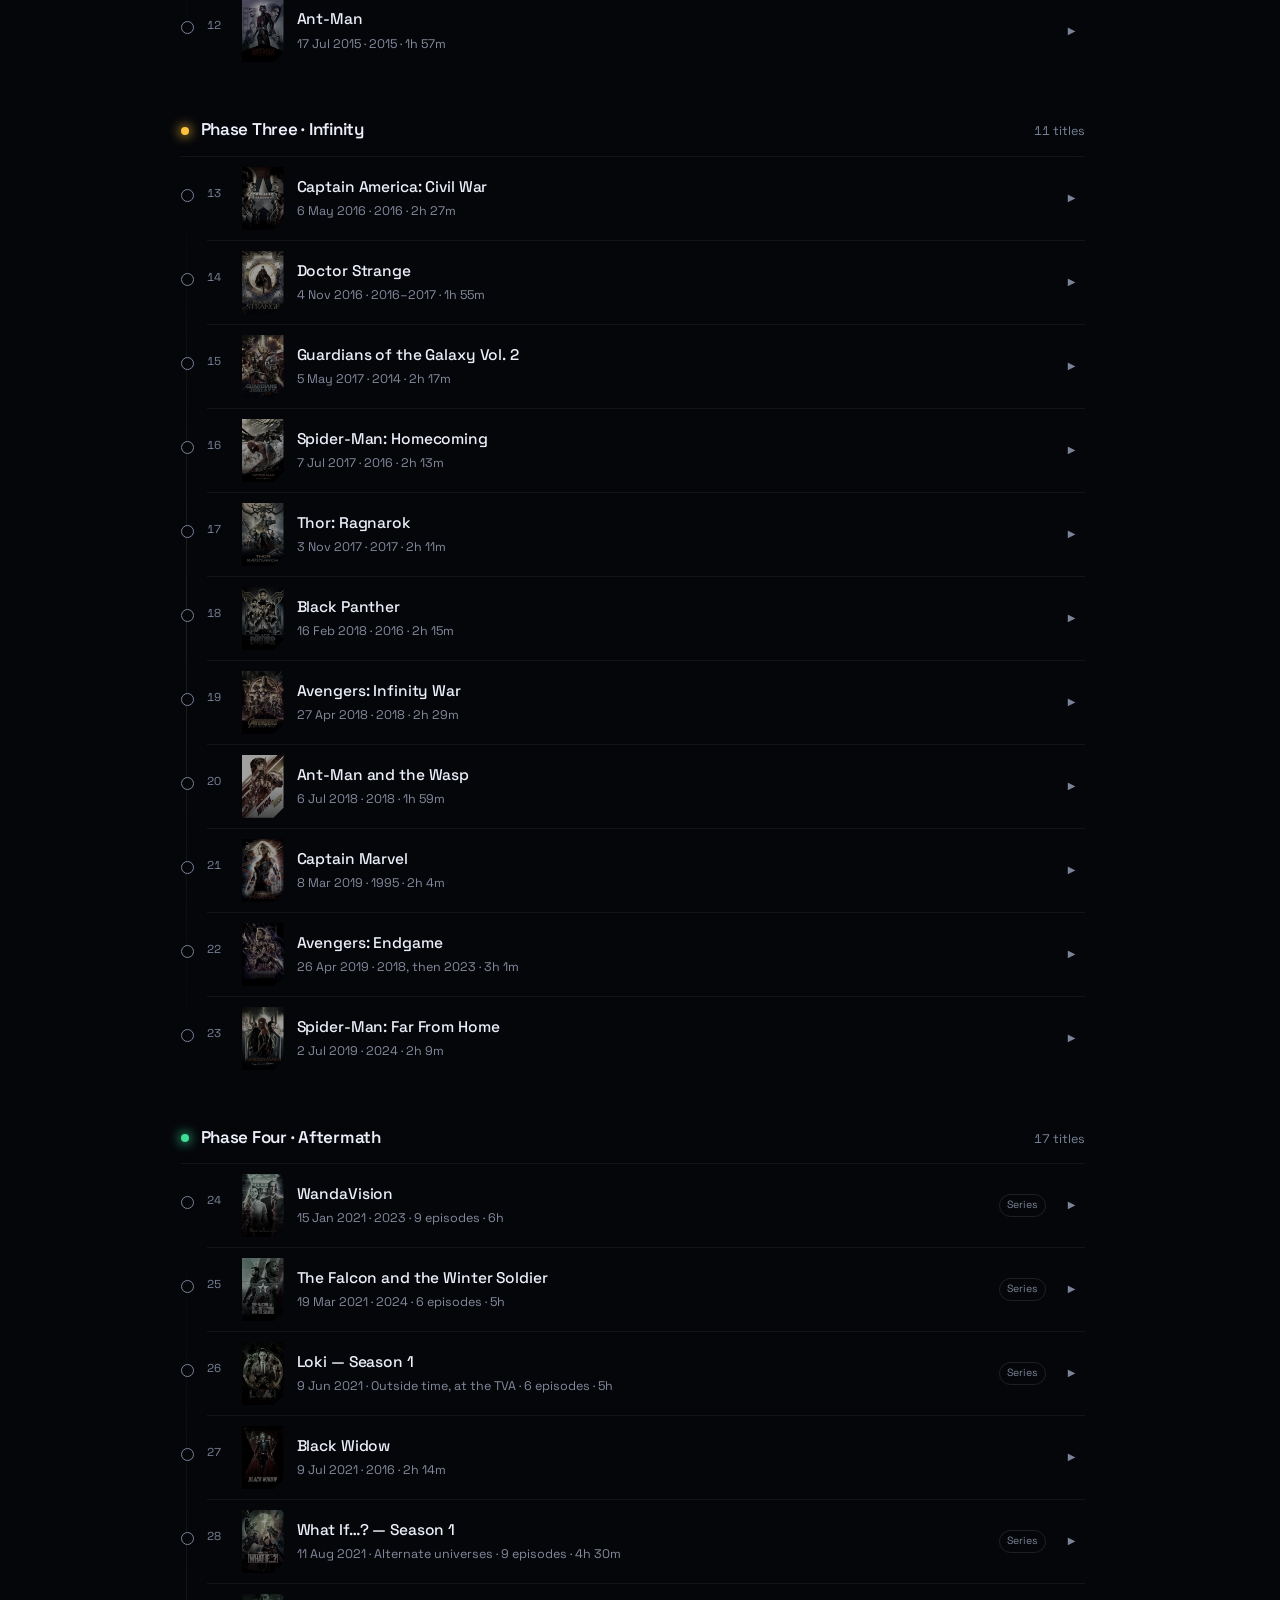
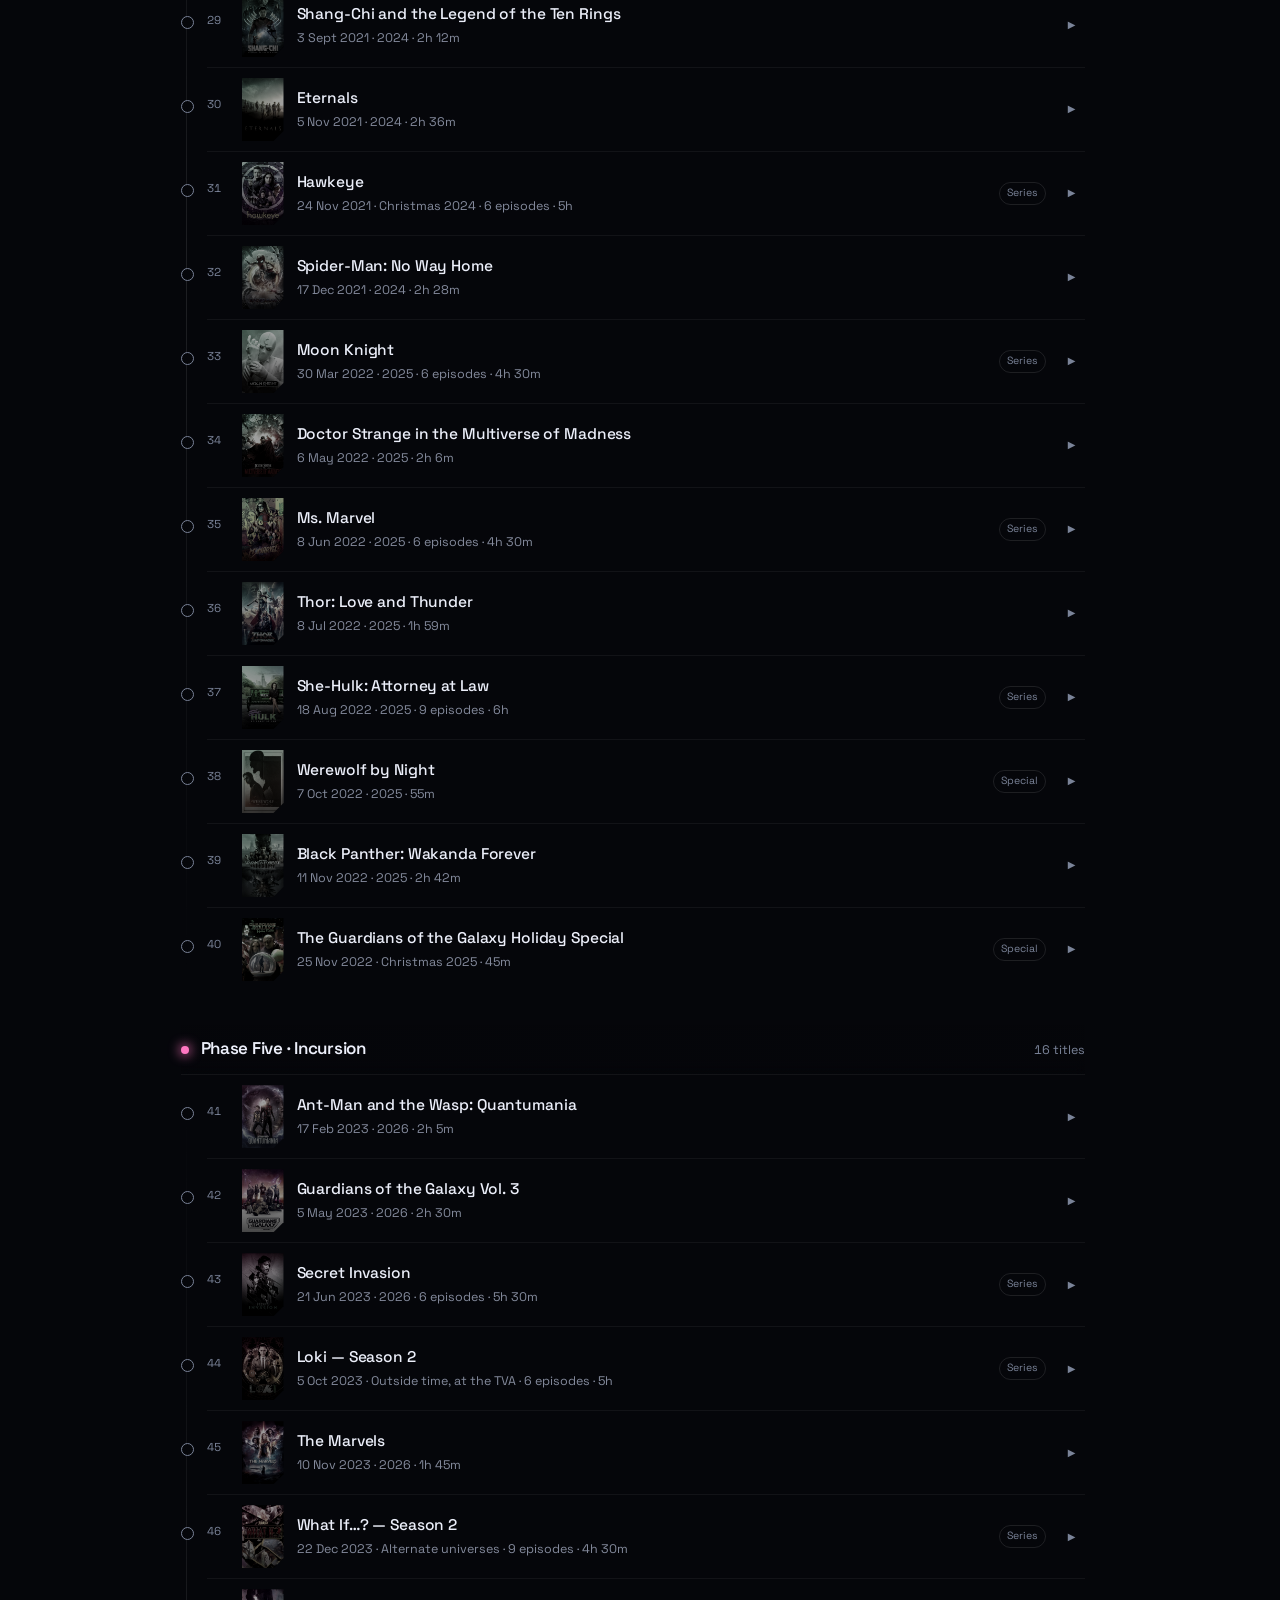
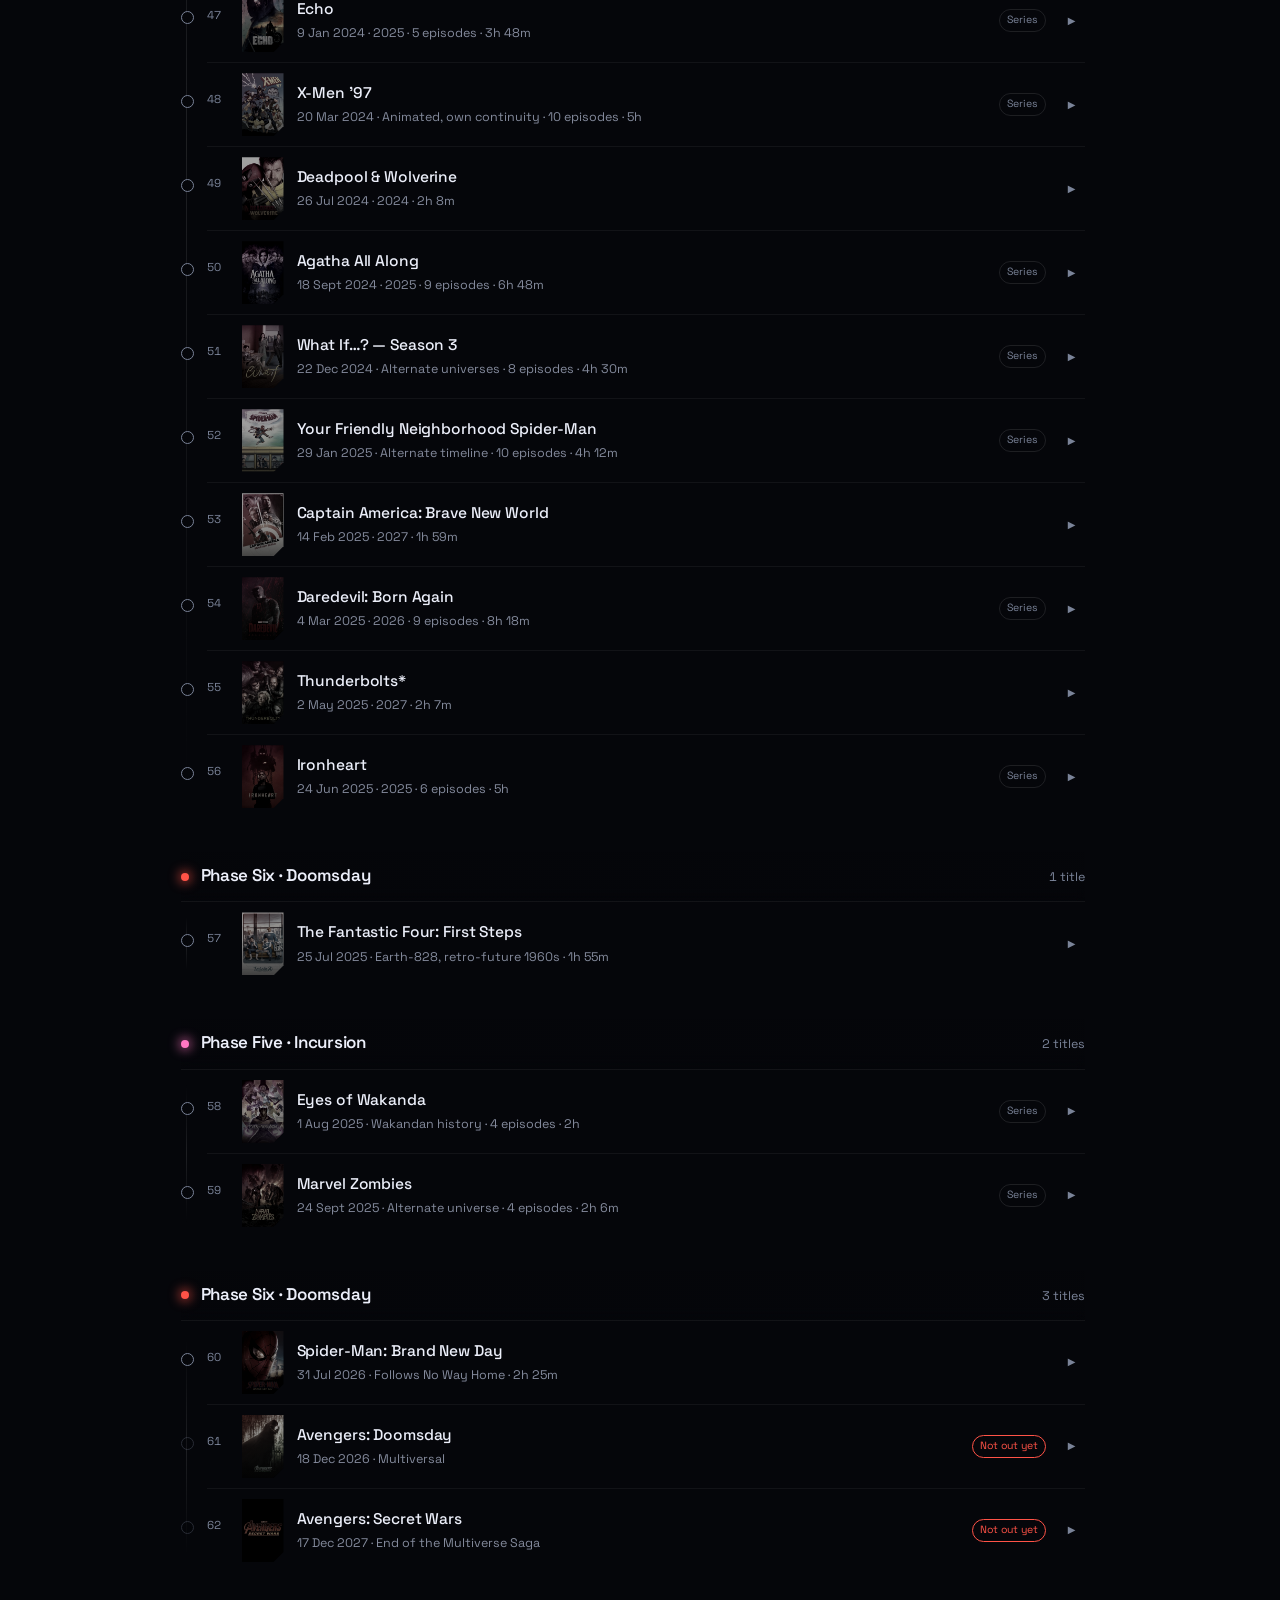
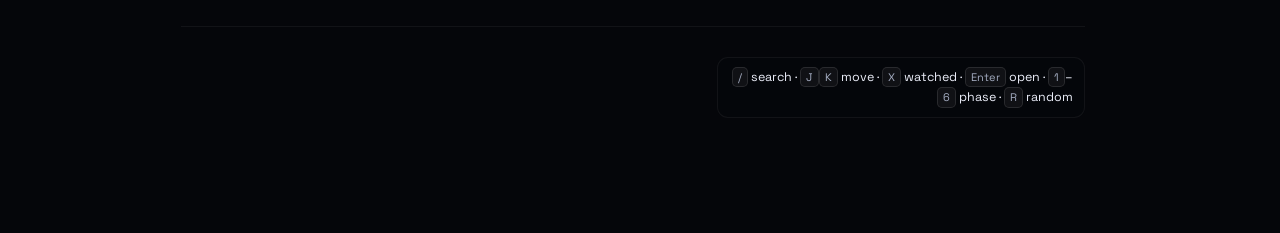
==== commit 00f313a3: "Phone pass: compact filter bar, no iOS zoom, finger-sized targets Phone (max-width 620px): - filter " ====
--- a/src/index.html
+++ b/src/index.html
@@ -97,6 +97,7 @@
 
   <div class="controls" id="controls">
     <div class="field" id="qfield"><input type="search" id="q" placeholder="Search titles" autocomplete="off"><span class="hint">↵</span></div>
+    <div class="filters"><!-- display:contents on desktop; a swipeable row on phones -->
     <select id="sort" aria-label="Order">
       <option value="release">Release order</option>
       <option value="chrono">Story chronology</option>
@@ -123,6 +124,7 @@
       <option value="999">Over 2½ hours</option>
     </select>
     <label class="toggle"><input type="checkbox" id="series"> Series &amp; specials</label>
+    </div>
   </div>
 
   <div class="filterbar" id="filterbar"></div>
--- a/src/styles.css
+++ b/src/styles.css
@@ -712,6 +712,58 @@
   .art{width:60%;opacity:.22!important}
   footer .note{text-align:left;margin-left:0}
 }
+
+/* ============================ PHONE PASS ============================
+   Phone and touch refinements. Everything here is scoped so desktop and laptop
+   render exactly as before: layout changes sit under max-width:620px, finger-
+   sized targets and 16px form text under (hover:none) and (pointer:coarse).
+   The two global rules resolve to the same values on desktop (env() is 0 there,
+   and .filters is display:contents, so its children lay out as if unwrapped). */
+.filters{display:contents}
+.wrap{padding-left:max(18px,env(safe-area-inset-left));padding-right:max(18px,env(safe-area-inset-right))}
+
+@media (max-width:620px){
+  /* header: tighter, so the list starts sooner */
+  header{padding:22px 0 12px}
+  .title{margin-bottom:6px}
+  .sub{font-size:13.5px;line-height:1.45}
+  .masthead{gap:12px}
+  /* filter bar: search gets its own row; the filters share one row you swipe
+     sideways, with a fade at the right edge to show there is more */
+  .controls{margin-top:14px;padding-top:8px;padding-bottom:8px}
+  .field{flex:1 1 100%}
+  .filters{display:flex;gap:8px;flex:1 1 100%;min-width:0;overflow-x:auto;overscroll-behavior-x:contain;
+    scrollbar-width:none;scroll-snap-type:x proximity;scroll-padding-left:18px;margin:0 -18px;padding:0 30px 0 18px;
+    -webkit-mask-image:linear-gradient(90deg,#000 calc(100% - 30px),transparent);
+            mask-image:linear-gradient(90deg,#000 calc(100% - 30px),transparent)}
+  .filters::-webkit-scrollbar{display:none}
+  .filters>*{flex:none;scroll-snap-align:start}
+  .toggle{white-space:nowrap}
+  /* small labels a little larger */
+  .facts span{font-size:11.5px}
+  .seg .c{font-size:10px}
+  .badge{font-size:11px}
+  /* messages sit clear of the iPhone home bar */
+  #toast{bottom:calc(18px + env(safe-area-inset-bottom))}
+}
+
+@media (hover:none) and (pointer:coarse){
+  /* iOS zooms the page when a field under 16px is focused, and stays zoomed */
+  :is(input,select,textarea):not([type=checkbox]):not([type=radio]){font-size:16px}  /* specific enough to beat .note, .artset input, input[type=search] */
+  /* finger-sized targets (about 40-44px) */
+  .tabs button{min-height:44px}
+  .btn{min-height:40px}
+  .stars{gap:0}
+  .stars button{min-width:40px;min-height:40px;padding:8px}
+  .epsctl button:not(.btn){width:40px;height:40px}
+  .groupmark{min-height:34px;white-space:nowrap}
+  .epsctl .btn{white-space:nowrap}
+  .caret{width:36px;height:36px}
+  .nextup .go{padding:6px 0}
+  /* a tap leaves :hover applied on touch screens; don't leave things enlarged */
+  .mark:hover,.stars button:hover{transform:none}
+}
+
 
 /* ============================ START-UP INTRO ============================
    Comic flip -> punch-through into a Bifröst sweep -> title card, which then
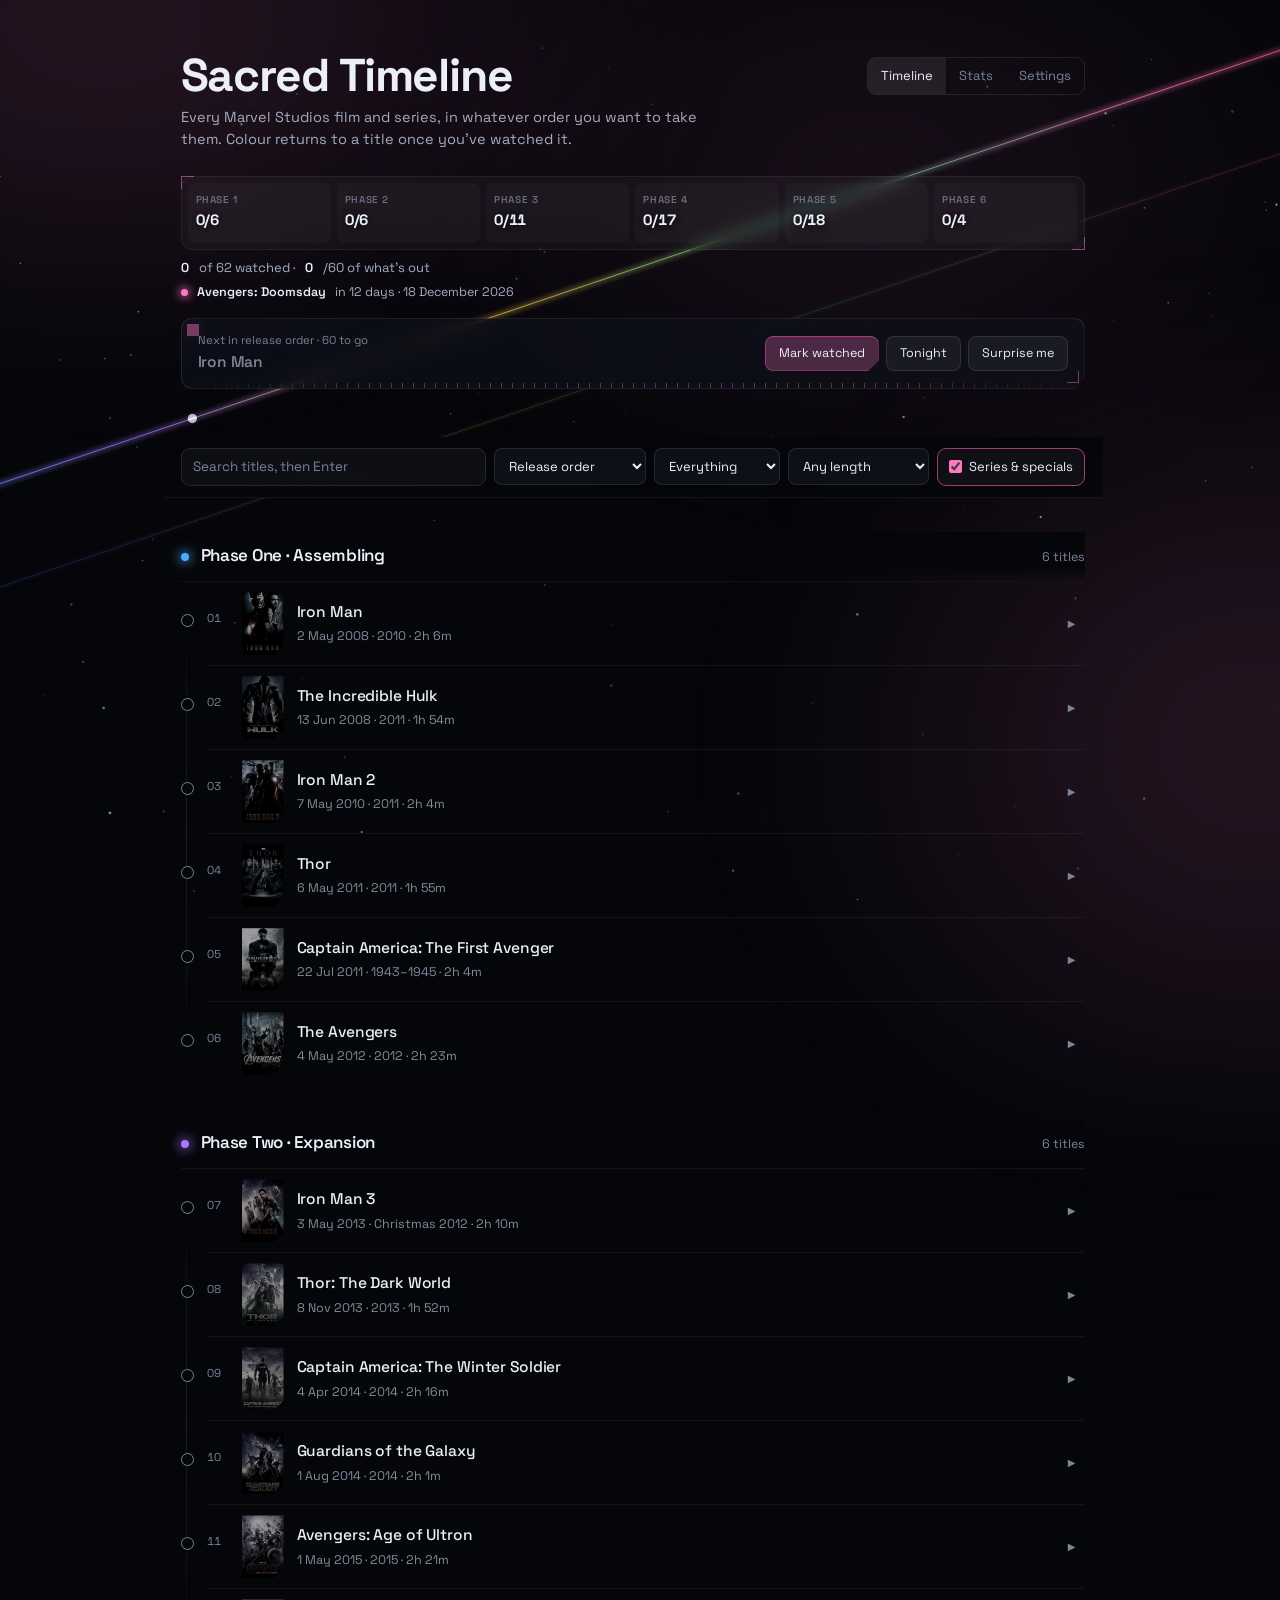
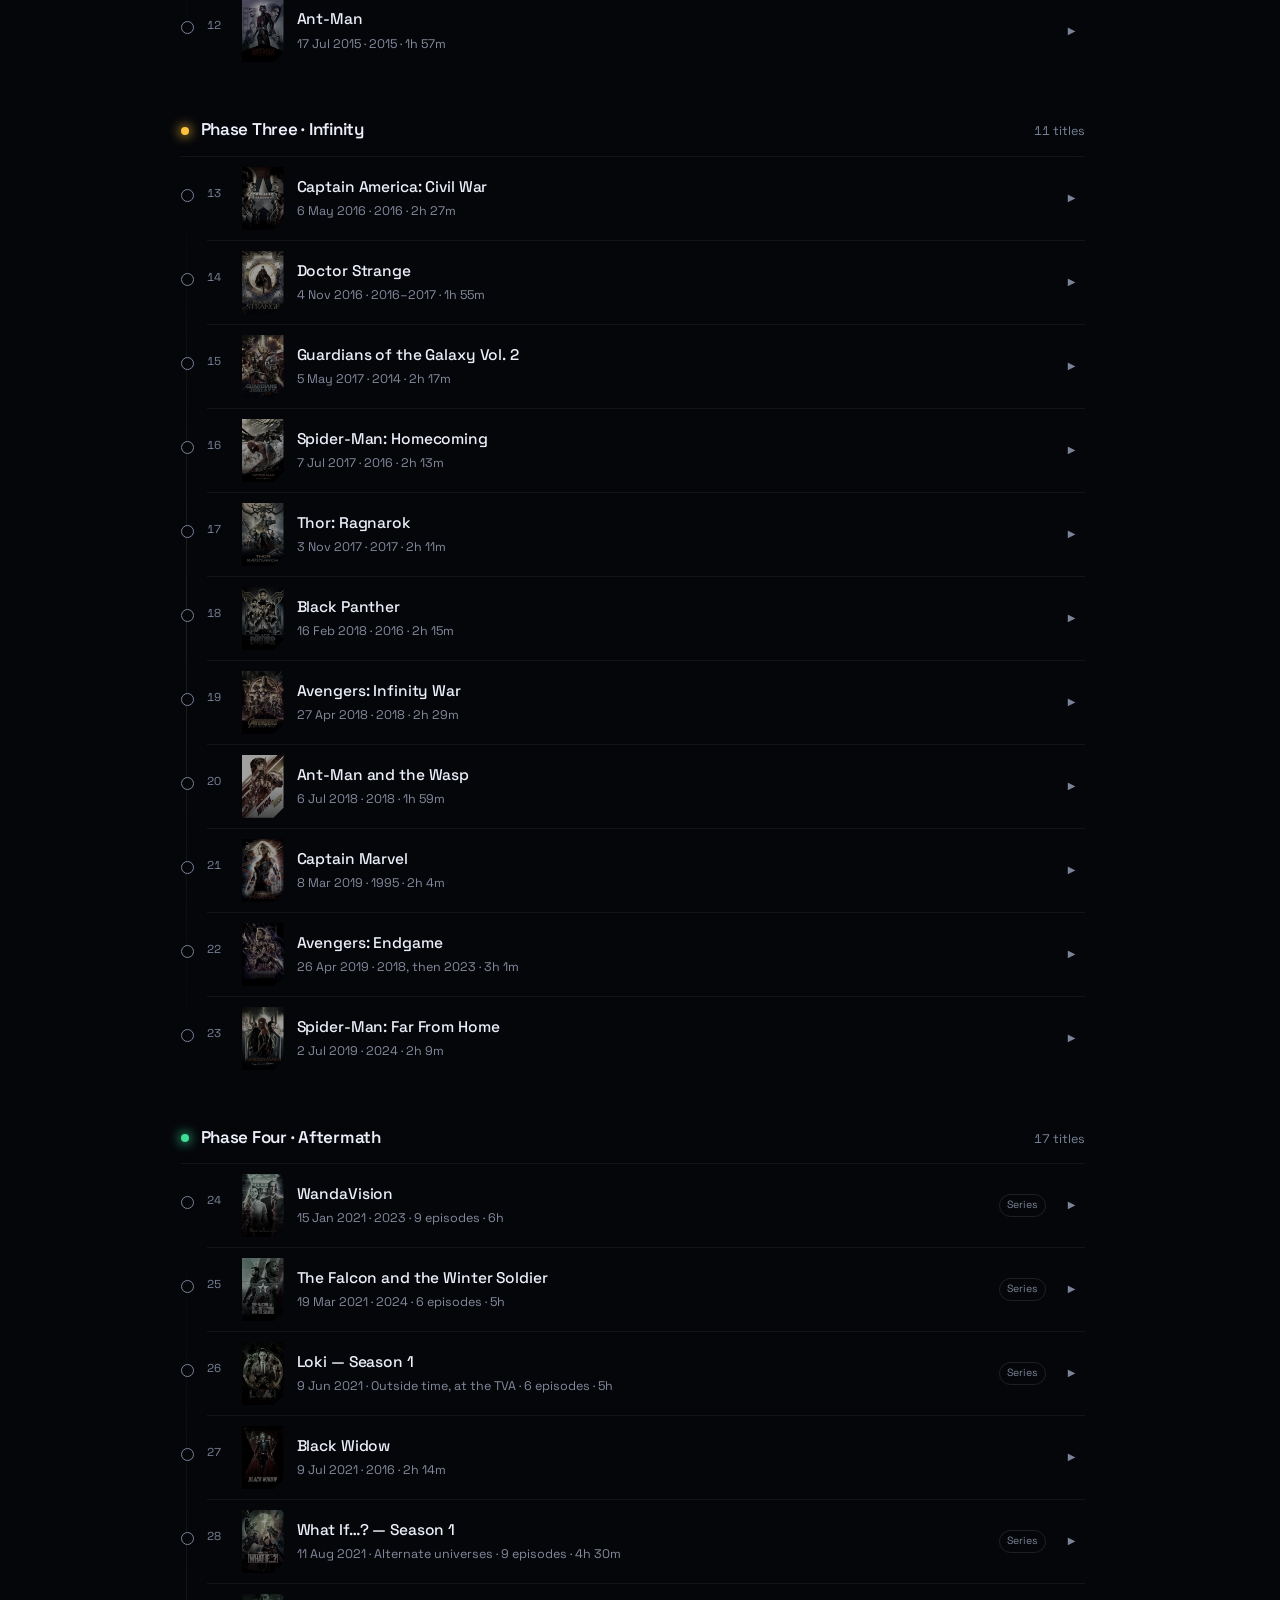
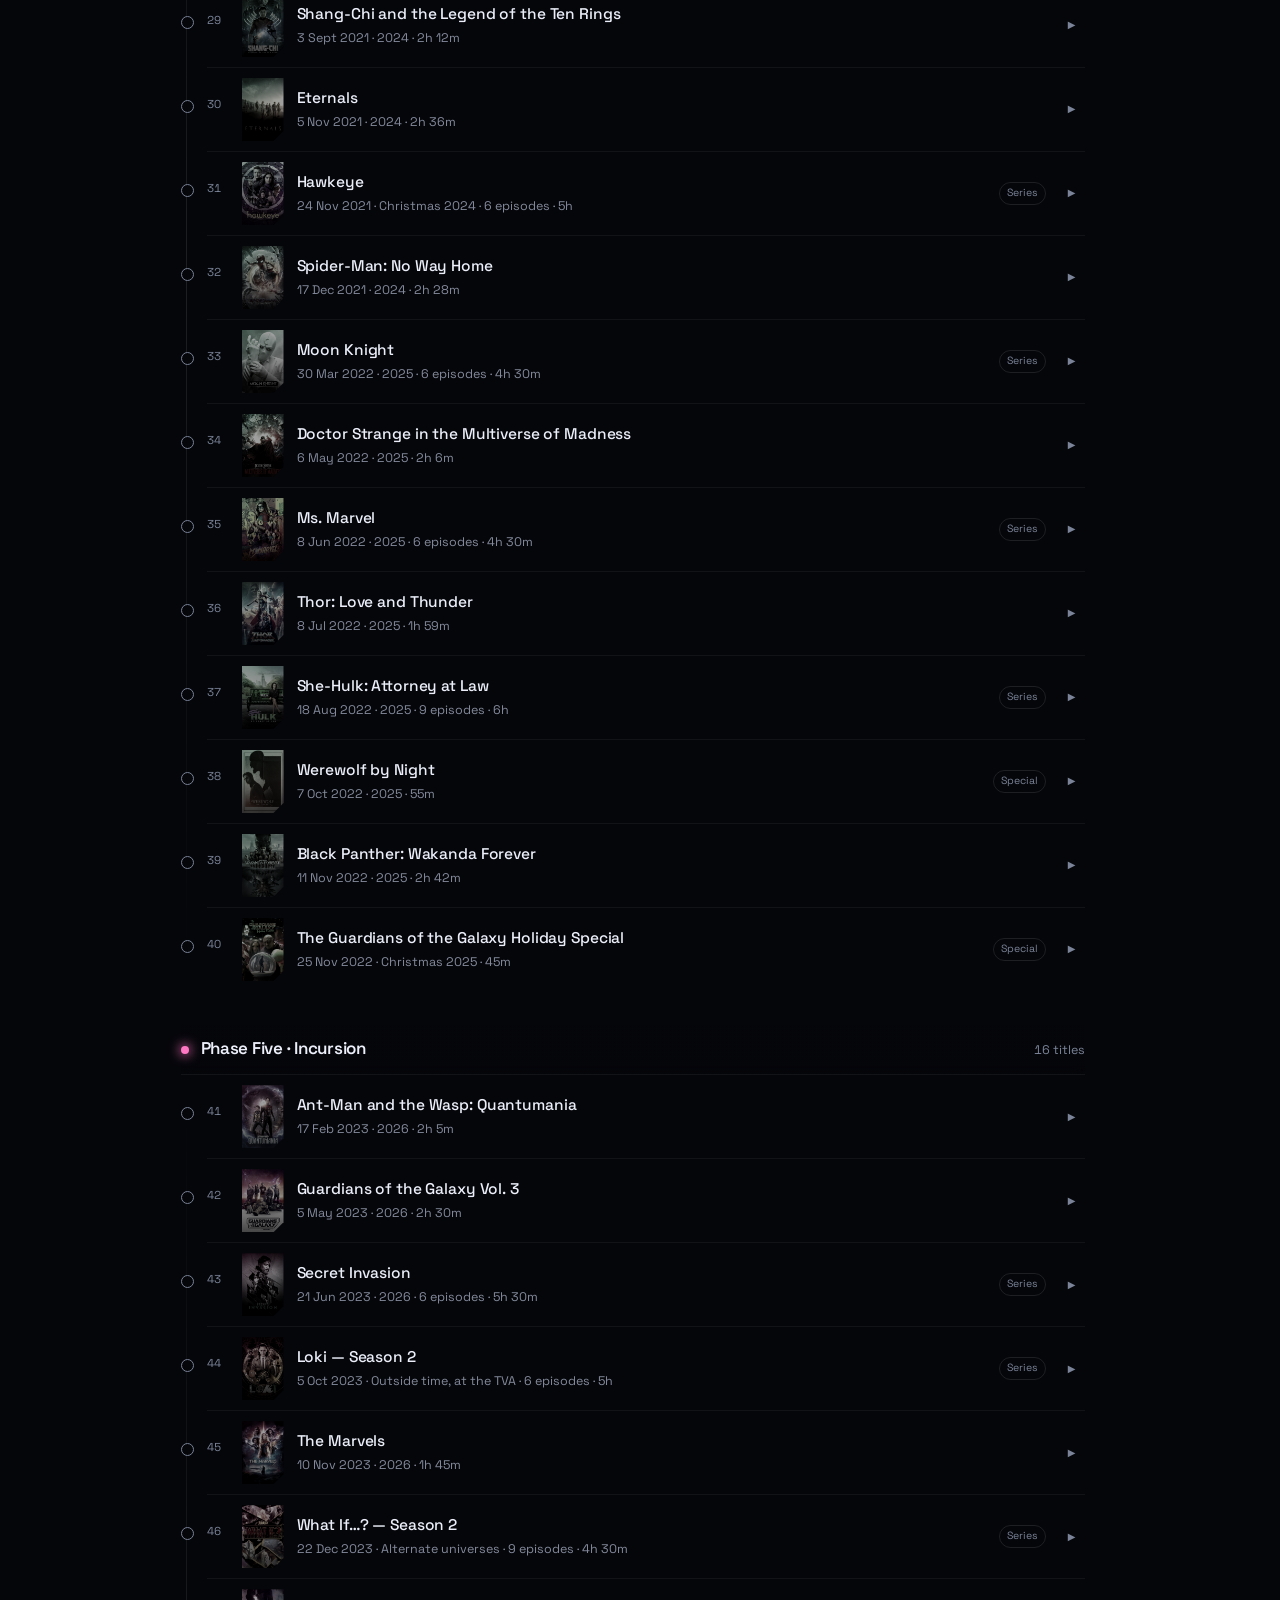
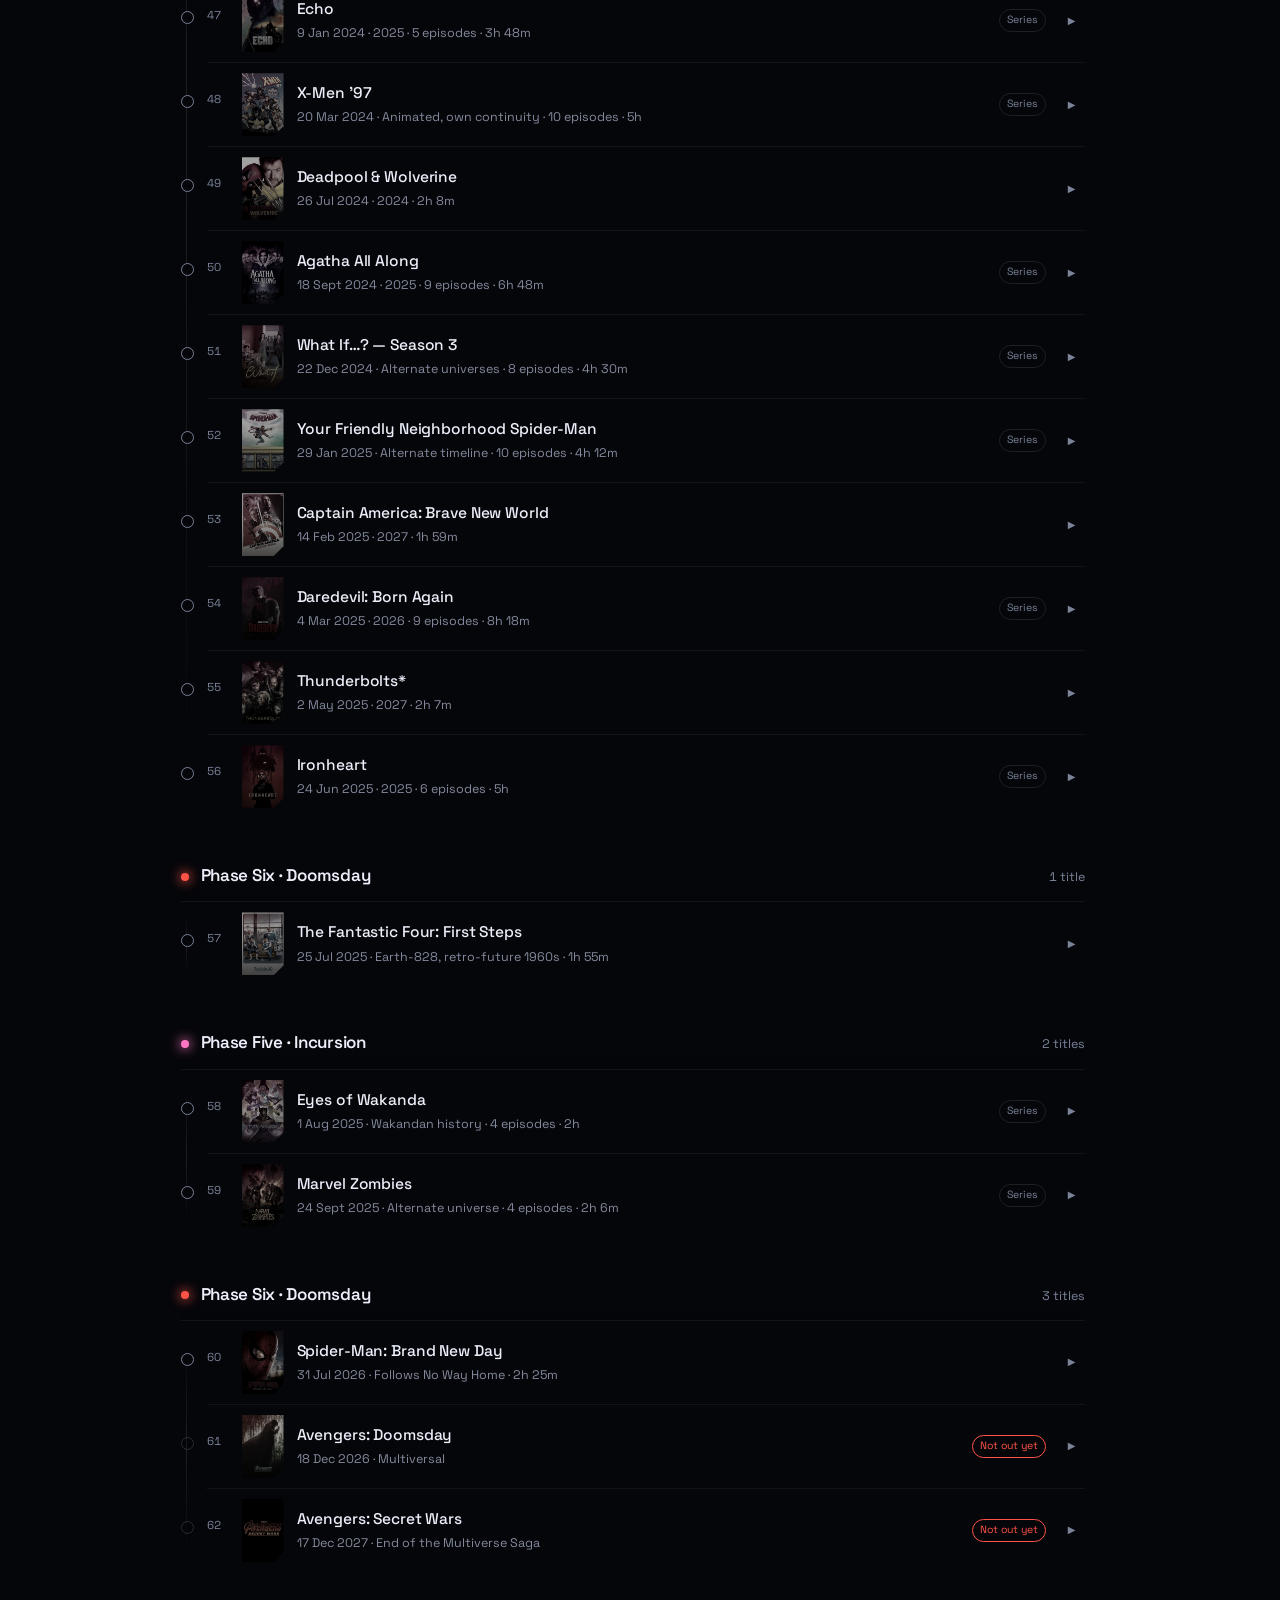
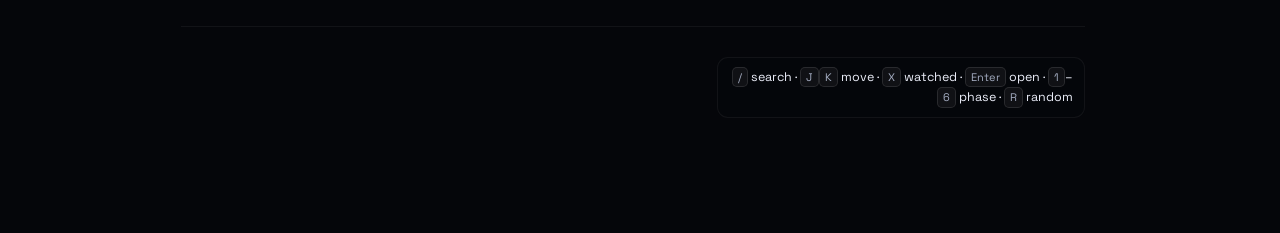
==== commit 620aecda: "Intro: comic cover start screen, locked title zoom, tidy-up - start screen is the comic's cover (fir" ====
--- a/src/index.html
+++ b/src/index.html
@@ -36,8 +36,8 @@
 
 </head>
 <body>
-<!-- Start-up intro: poster flip, Bifröst sweep, title. Driven by app.js (INTRO); hides itself after 6s if the script never runs. -->
-<div id="intro" aria-hidden="true"><i class="intro-bg"></i><div class="intro-panels"></div><i class="intro-dots"></i><div class="intro-stage"><i class="intro-stack"></i><img class="intro-card" alt=""><i class="intro-tint"></i></div><i class="intro-flash"></i><i class="intro-beam"></i><i class="intro-beam glow"></i><div class="intro-logo"><span><b>Sacred Timeline</b></span></div><small class="intro-hint">tap to skip</small></div>
+<!-- Start-up intro: a comic you open. Driven by app.js (INTRO); hides itself after 6s if the script never runs. -->
+<div id="intro" aria-hidden="true"><i class="intro-bg"></i><div class="intro-panels"></div><i class="intro-dots"></i><div class="intro-stage"><i class="intro-stack"></i><img class="intro-card" alt=""></div><i class="intro-flash"></i><i class="intro-beam"></i><i class="intro-beam glow"></i><div class="intro-logo"><span><b>Sacred Timeline</b></span></div><small class="intro-hint"></small></div>
 <noscript><p style="max-width:40em;margin:3em auto;padding:0 1.2em;color:#a4acc1;font:16px/1.6 system-ui,sans-serif">
 This tracker needs JavaScript. Everything runs in your browser — nothing is sent anywhere.
 </p></noscript>
--- a/src/styles.css
+++ b/src/styles.css
@@ -766,12 +766,12 @@
 
 
 /* ============================ START-UP INTRO ============================
-   Comic flip -> punch-through into a Bifröst sweep -> title card, which then
-   flies into the real page title. Transforms, opacity and plain filters only
-   (no backdrop-filter / clip-path: they break phones, see README).
-   Layers, back to front: .intro-bg (fades last), comic panels + halftone dots,
-   the page stack, flash, beams, title. The failsafe animation hides it after 6s
-   if the script never takes over. */
+   A comic you open: its cover floats over a wall of poster panels until a tap,
+   then pages turn, the last reveals the comic's title page, the camera pushes in
+   until that title becomes the title card, and the card arcs into the page
+   title. Driven by app.js (INTRO). Only transform and opacity animate (no
+   backdrop-filter / clip-path: they break phones, see README). If the script
+   never takes over, the failsafe animation hides all this after 6s. */
 #intro{position:fixed;inset:0;z-index:9999;display:grid;place-items:center;overflow:hidden;
   cursor:pointer;perspective:1200px;animation:introFailsafe .4s 6s forwards}
 #intro>*{grid-area:1/1}
@@ -779,45 +779,54 @@
 #intro.gone{opacity:0;visibility:hidden;transition:opacity .35s ease,visibility 0s .35s}
 @keyframes introFailsafe{to{opacity:0;visibility:hidden}}
 .intro-bg{position:absolute;inset:0;background:radial-gradient(ellipse at 50% 45%,#1d0b10 0%,#05060a 72%)}
-/* comic-page wall: a tilted grid of poster panels with gutters, very dim */
-.intro-panels{position:absolute;left:50%;top:50%;width:170vmax;display:grid;
-  grid-template-columns:repeat(8,1fr);gap:14px;opacity:0;
-  transform:translate(-50%,-50%) rotate(-8deg)}
-.intro-panels img{width:100%;aspect-ratio:2/3;object-fit:cover;border:3px solid #0b0b10;
-  filter:grayscale(.55) contrast(1.15)}
-.intro-dots{position:absolute;inset:0;opacity:.0;
+/* the wall: a tilted grid of poster panels with gutters, kept dim */
+.intro-panels{position:absolute;left:50%;top:50%;width:170vmax;display:grid;opacity:0;
+  grid-template-columns:repeat(8,1fr);gap:14px;transform:translate(-50%,-50%) rotate(-8deg)}
+.intro-panels img{width:100%;aspect-ratio:2/3;object-fit:cover;border:3px solid #0b0b10}
+.intro-dots{position:absolute;inset:0;opacity:0;
   background:radial-gradient(circle,rgba(0,0,0,.85) 1.3px,transparent 1.7px) 0 0/7px 7px}
-.intro-stage{position:relative;width:min(52vw,280px);aspect-ratio:2/3;transform-style:preserve-3d;
-  perspective:1100px}
-/* page edges peeking out behind the cover: reads as a book, not a card */
+/* the book: hidden until its cover is ready, so no empty book shows while loading */
+.intro-stage{position:relative;opacity:0;width:min(52vw,280px);aspect-ratio:2/3;
+  transform-style:preserve-3d;perspective:1100px;will-change:transform,opacity}
+/* page edges peeking out behind: reads as a book, not a card */
 .intro-stack{position:absolute;inset:0;border-radius:5px;background:#e9e2d2;
   box-shadow:3px 3px 0 #cfc6b2,6px 6px 0 #b9af99,9px 9px 0 #a1977f,0 30px 80px rgba(0,0,0,.8)}
-.intro-card,.intro-turn{position:absolute;inset:0;width:100%;height:100%;border-radius:5px;overflow:hidden}
-.intro-card{object-fit:cover}
-.intro-turn{transform-origin:left center;z-index:2;backface-visibility:hidden}
-.intro-turn img{width:100%;height:100%;object-fit:cover;display:block}
-/* shading that deepens as a page turns, like light falling off a curling sheet */
-.intro-turn i{position:absolute;inset:0;opacity:0;
-  background:linear-gradient(90deg,rgba(0,0,0,0) 0%,rgba(0,0,0,.25) 55%,rgba(0,0,0,.85) 100%)}
-.intro-tint{position:absolute;inset:0;z-index:3;border-radius:5px;background:#e62429;
-  mix-blend-mode:multiply;opacity:0}
+.intro-card{position:absolute;inset:0;width:100%;height:100%;border-radius:5px;object-fit:cover}
+/* a turning page: three hinged strips for a slight paper bend. It needs real 3D,
+   so nothing may clip except each strip's own face; one shadow is sliced across them */
+.intro-turn{position:absolute;inset:0;z-index:2;transform-origin:left center;
+  transform-style:preserve-3d;will-change:transform}
+.intro-strip{position:absolute;top:0;height:100%;transform-origin:left center;transform-style:preserve-3d}
+.intro-face{position:absolute;inset:0;overflow:hidden;backface-visibility:hidden}
+.intro-face img{position:absolute;top:0;max-width:none;object-fit:cover;display:block}
+.intro-face i{position:absolute;inset:0;opacity:0;background-repeat:no-repeat;
+  background-image:linear-gradient(90deg,rgba(0,0,0,.05),rgba(0,0,0,.25) 55%,rgba(0,0,0,.7))}
+/* the comic's title page; its red page is its own layer so it can fade while the words stay */
+.intro-tpage{position:absolute;inset:0;display:grid;place-items:center}
+.tp-bg{position:absolute;inset:0;border-radius:5px;
+  background:radial-gradient(circle,rgba(0,0,0,.16) 1.2px,transparent 1.6px) 0 0/6px 6px,#e62429;
+  box-shadow:inset 0 0 0 3px #b81c21,inset 0 0 40px rgba(0,0,0,.35)}
+/* lettering shared by the printed title and the title card */
+.intro-tpage span,.intro-logo span{position:relative;display:inline-block;color:#fff;font-weight:700;
+  text-transform:uppercase;letter-spacing:-.035em;line-height:1;white-space:nowrap}
+.intro-tpage b,.intro-logo b{display:inline-block;font-weight:inherit;transform:scaleY(1.22)}
 .intro-flash{position:absolute;inset:0;z-index:4;background:#e62429;opacity:0;pointer-events:none}
+/* the Bifröst beam and its glow */
 .intro-beam{position:absolute;left:50%;top:50%;z-index:5;width:180vmax;height:8px;margin:-4px 0 0 -90vmax;
-  border-radius:8px;opacity:0;
-  background:linear-gradient(90deg,#4ea6ff,#a678ff,#ffc23d,#3ddc97,#ff77c2,#ff5347);
-  transform:rotate(-16deg) scaleX(0)}
+  border-radius:8px;opacity:0;transform:rotate(-16deg) scaleX(0);
+  background:linear-gradient(90deg,#4ea6ff,#a678ff,#ffc23d,#3ddc97,#ff77c2,#ff5347)}
 .intro-beam.glow{height:46px;margin-top:-23px;filter:blur(18px)}
-.intro-logo{position:relative;z-index:6;display:flex;opacity:0;pointer-events:none;transform-origin:0 50%}
-.intro-logo span{position:relative;display:inline-block;overflow:hidden;background:#e62429;color:#fff;
-  font-weight:700;text-transform:uppercase;letter-spacing:-.035em;line-height:1;white-space:nowrap;
-  font-size:clamp(30px,8.6vw,84px);padding:.1em .2em .06em;box-shadow:0 0 60px rgba(230,36,41,.45)}
-.intro-logo b{display:inline-block;font-weight:inherit;transform:scaleY(1.22)}
-/* light sweeping across the panel once it has landed */
+/* the title card, with a light that sweeps across it once */
+.intro-logo{position:relative;z-index:6;display:flex;opacity:0;pointer-events:none;will-change:transform,opacity}
+.intro-logo span{overflow:hidden;background:#e62429;font-size:clamp(30px,8.6vw,84px);
+  padding:.1em .2em .06em;box-shadow:0 0 60px rgba(230,36,41,.45)}
 .intro-logo span::after{content:"";position:absolute;top:0;bottom:0;left:-60%;width:40%;
-  background:linear-gradient(100deg,transparent,rgba(255,255,255,.55),transparent);
-  transform:skewX(-18deg)}
+  background:linear-gradient(100deg,transparent,rgba(255,255,255,.55),transparent);transform:skewX(-18deg)}
 .intro-logo.on span::after{animation:introSheen 1.1s .35s ease-out both}
 @keyframes introSheen{from{left:-60%}to{left:130%}}
-.intro-hint{align-self:end;margin-bottom:max(18px,env(safe-area-inset-bottom));z-index:7;
-  color:rgba(214,228,255,.38);font-size:12px;letter-spacing:.14em;text-transform:uppercase}
+/* the copy of the page title that rides inside the card and cross-fades in */
+.intro-ghost{position:absolute;margin:0;pointer-events:none;white-space:nowrap}
+/* "Tap to open", just below the book (the book is 1.5x as tall as it is wide) */
+.intro-hint{z-index:7;opacity:0;transform:translateY(calc(min(52vw,280px)*.75 + 40px));
+  color:rgba(214,228,255,.7);font-size:12.5px;letter-spacing:.16em;text-transform:uppercase;pointer-events:none}
 @media (prefers-reduced-motion:reduce){ #intro{display:none} }
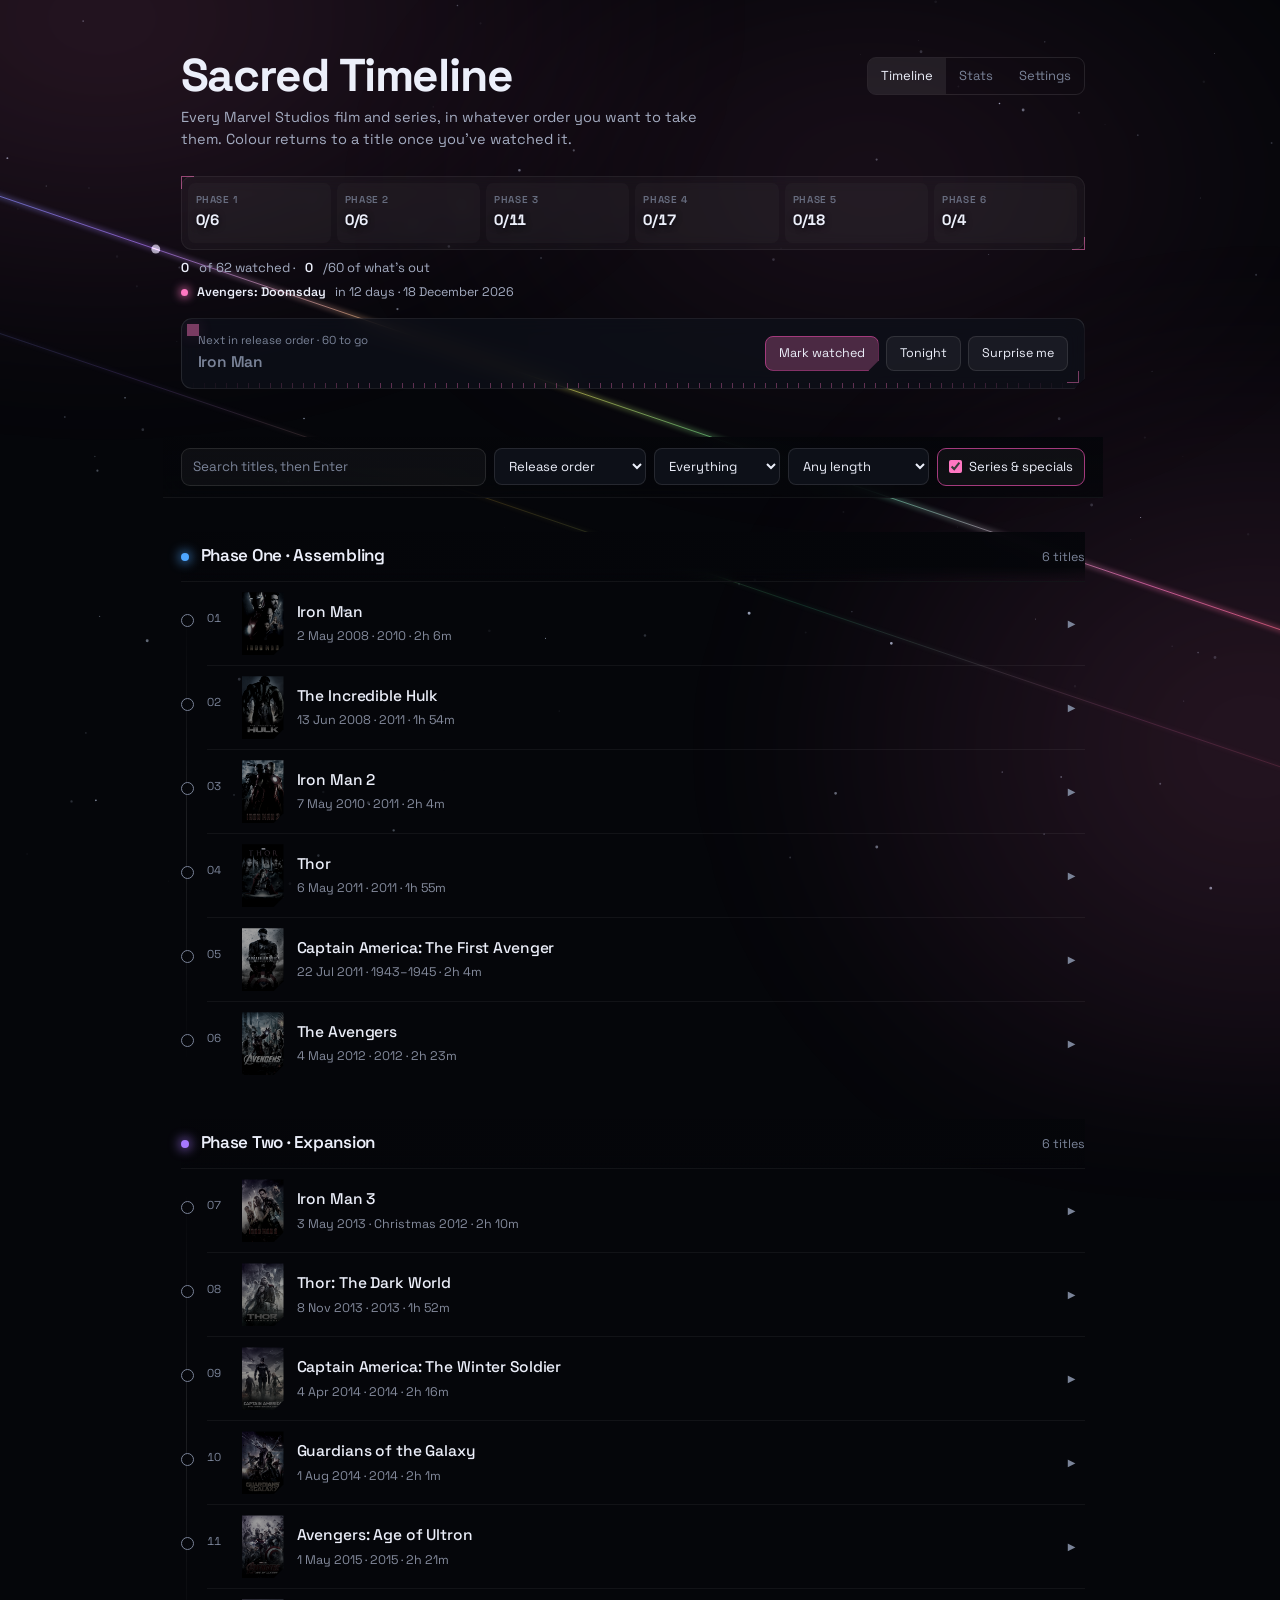
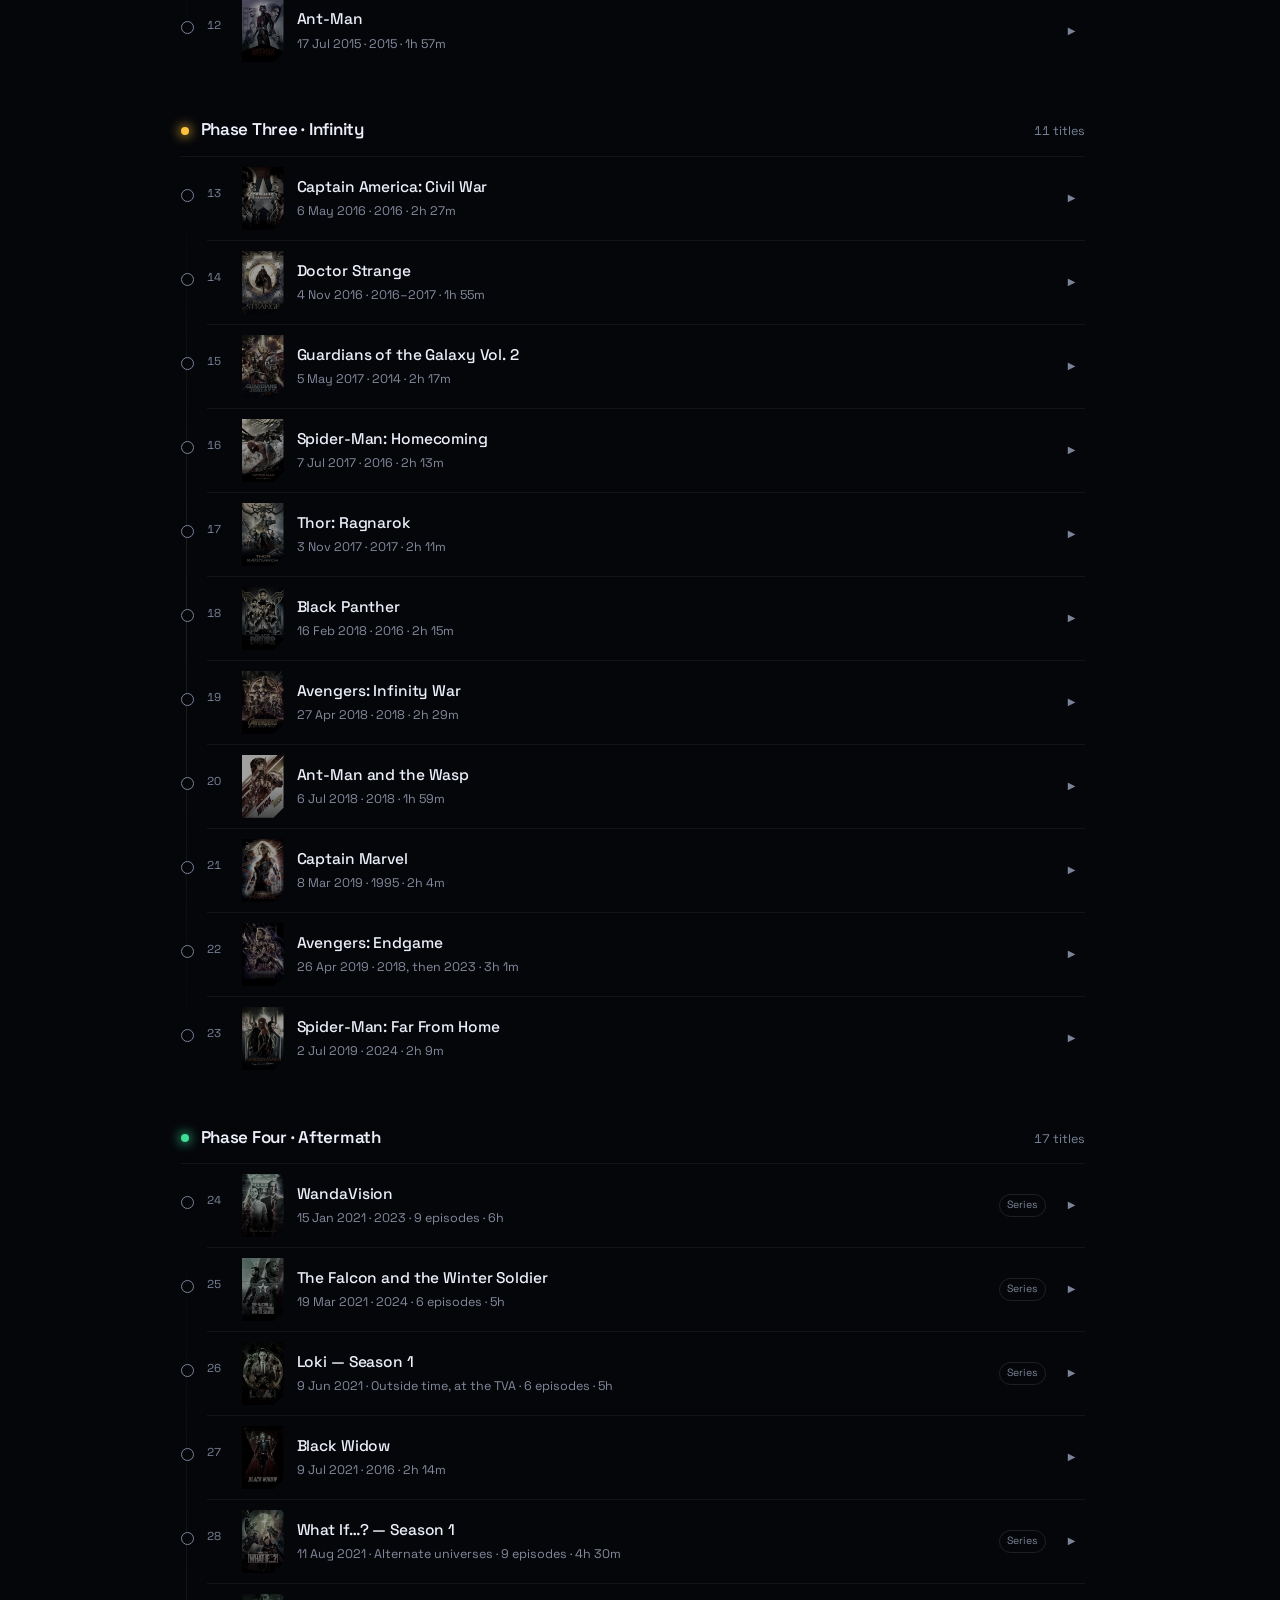
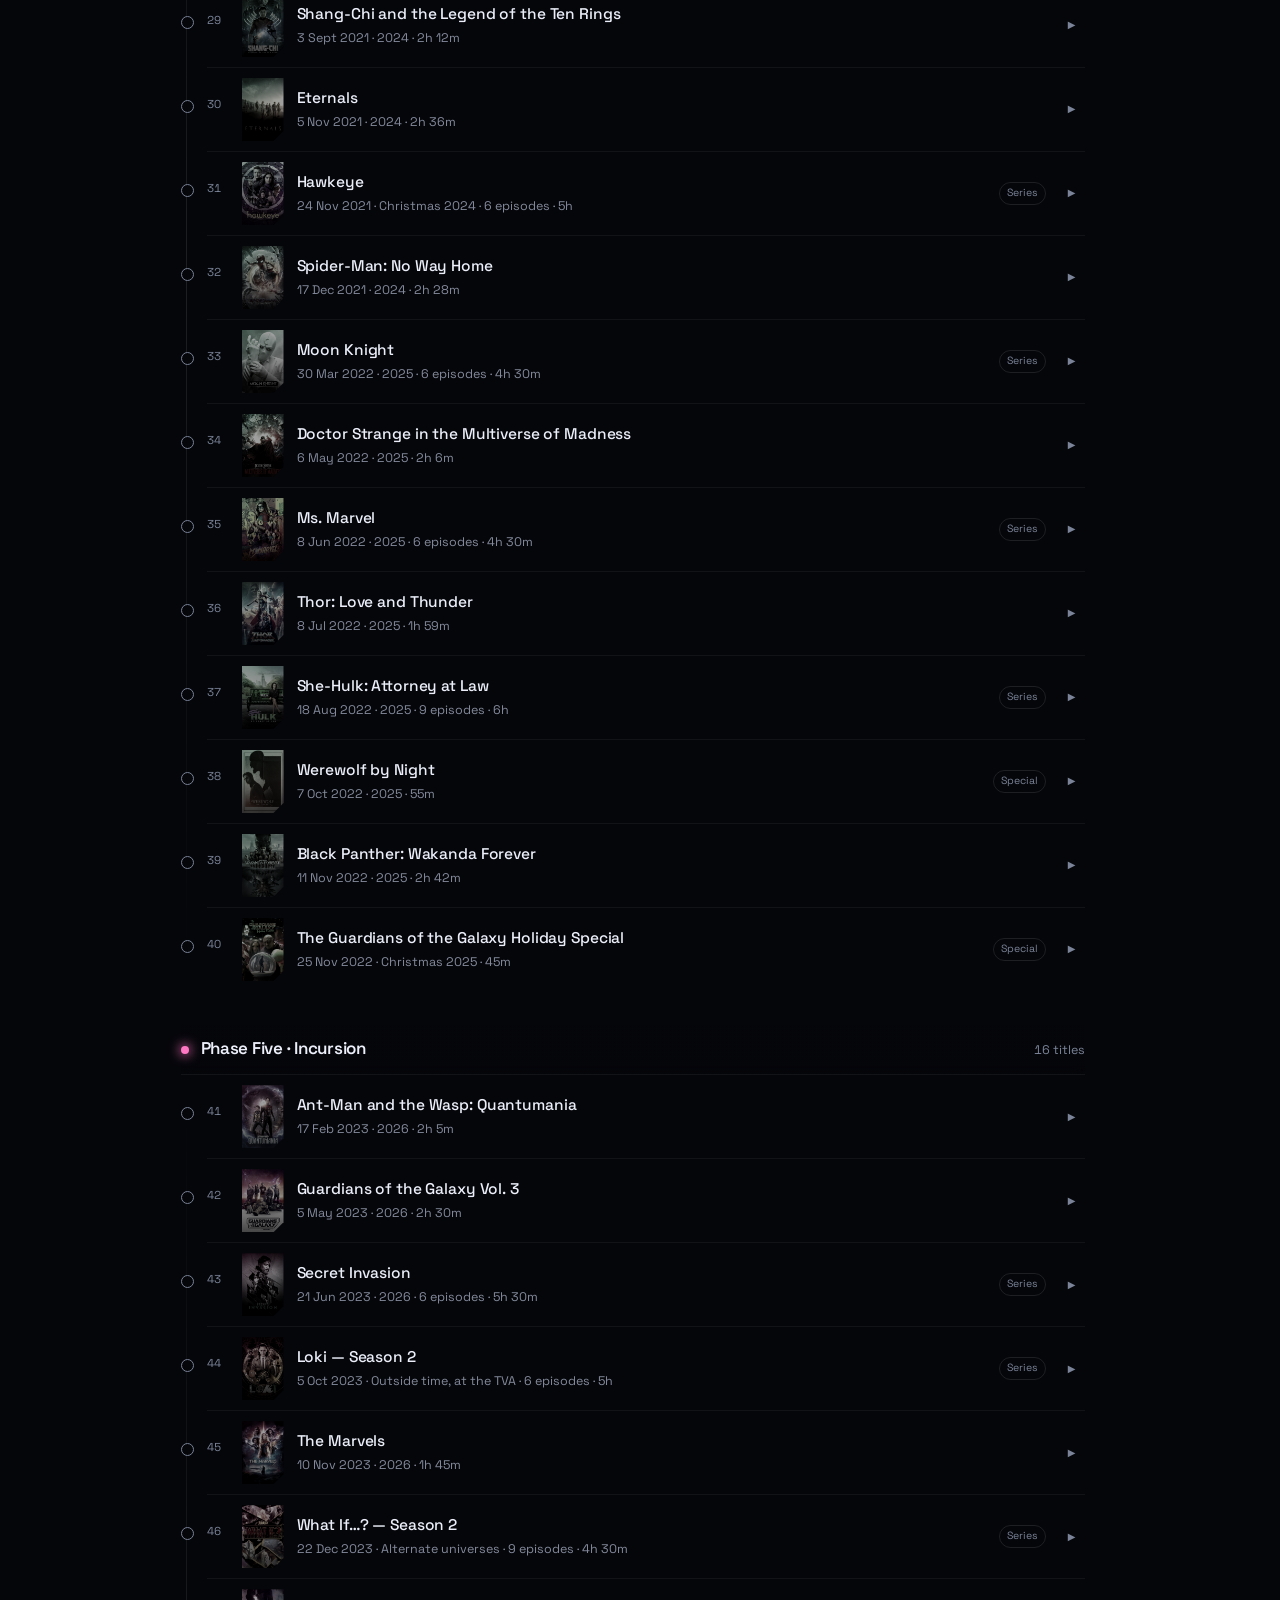
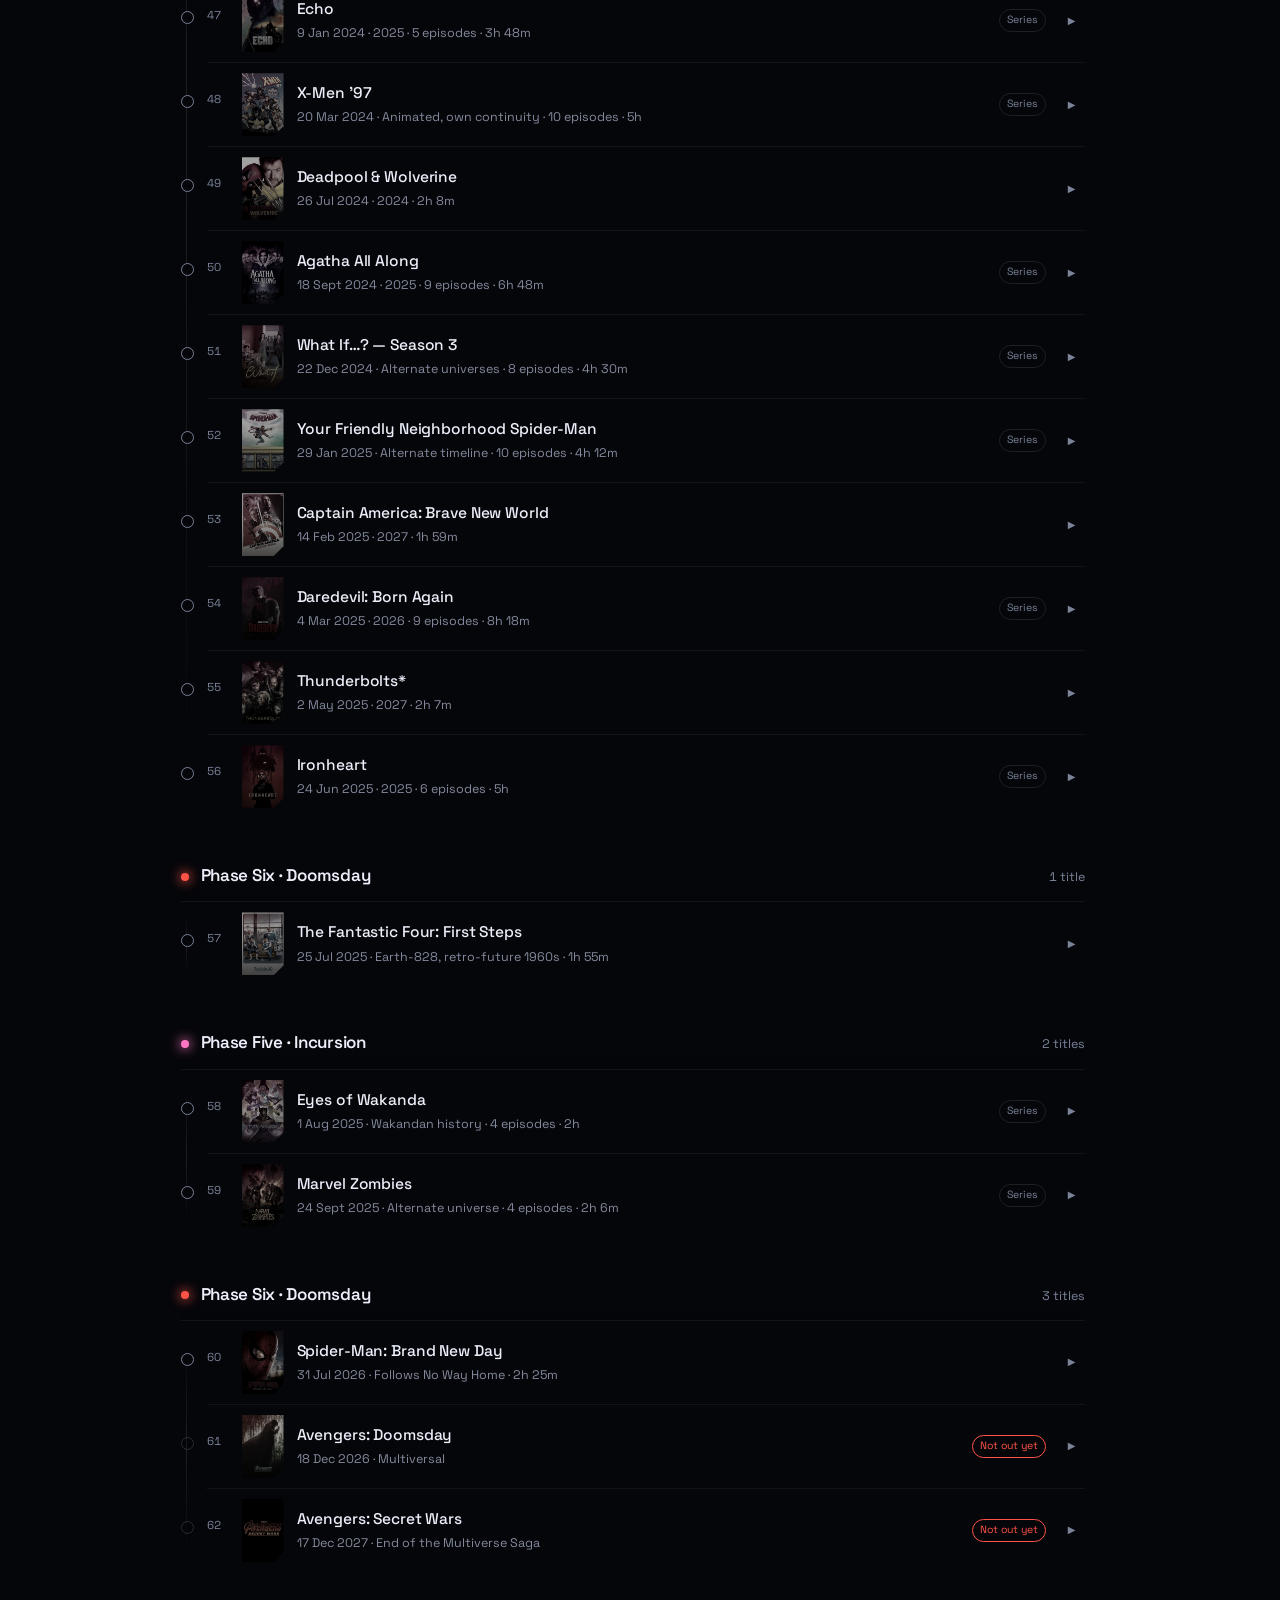
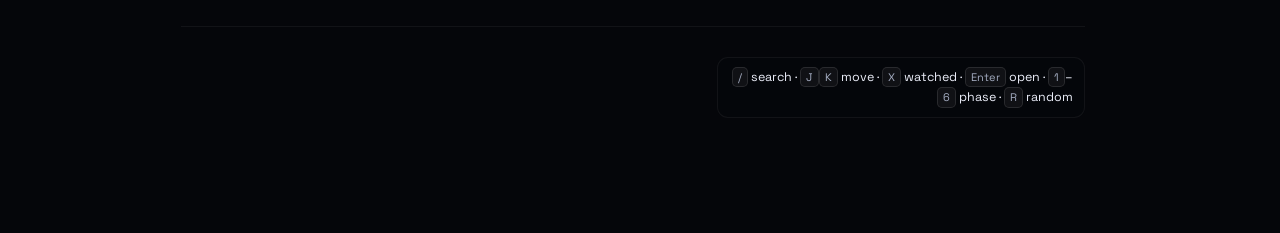
==== commit 1f3d308c: "Show-off polish: link preview card, real home-screen install, key message - og/twitter tags + previe" ====
--- a/src/index.html
+++ b/src/index.html
@@ -29,6 +29,18 @@
 <link rel="apple-touch-icon" href="[data-uri]">
 <link rel="icon" href="[data-uri]">
 <title>Sacred Timeline — MCU watch tracker</title>
+<link rel="manifest" href="manifest.webmanifest"><!-- hosted site only; build.ps1 removes it for the single file -->
+<!-- link preview card (WhatsApp, iMessage, Teams, Slack...): needs absolute URLs -->
+<meta property="og:type" content="website">
+<meta property="og:site_name" content="Sacred Timeline">
+<meta property="og:title" content="Sacred Timeline: a Marvel watch tracker">
+<meta property="og:description" content="Every Marvel Studios film and series in six viewing orders, with watch history, ratings and stats.">
+<meta property="og:url" content="https://sonnyc-dev.github.io/Sacred-Timeline/">
+<meta property="og:image" content="https://sonnyc-dev.github.io/Sacred-Timeline/preview.jpg">
+<meta property="og:image:width" content="1200">
+<meta property="og:image:height" content="630">
+<meta property="og:image:alt" content="Sacred Timeline title over a wall of Marvel posters">
+<meta name="twitter:card" content="summary_large_image">
 <link rel="preconnect" href="https://fonts.googleapis.com">
 <link rel="preconnect" href="https://fonts.gstatic.com" crossorigin>
 <link rel="stylesheet" href="https://fonts.googleapis.com/css2?family=Space+Grotesk:wght@400;500;600;700&display=swap">
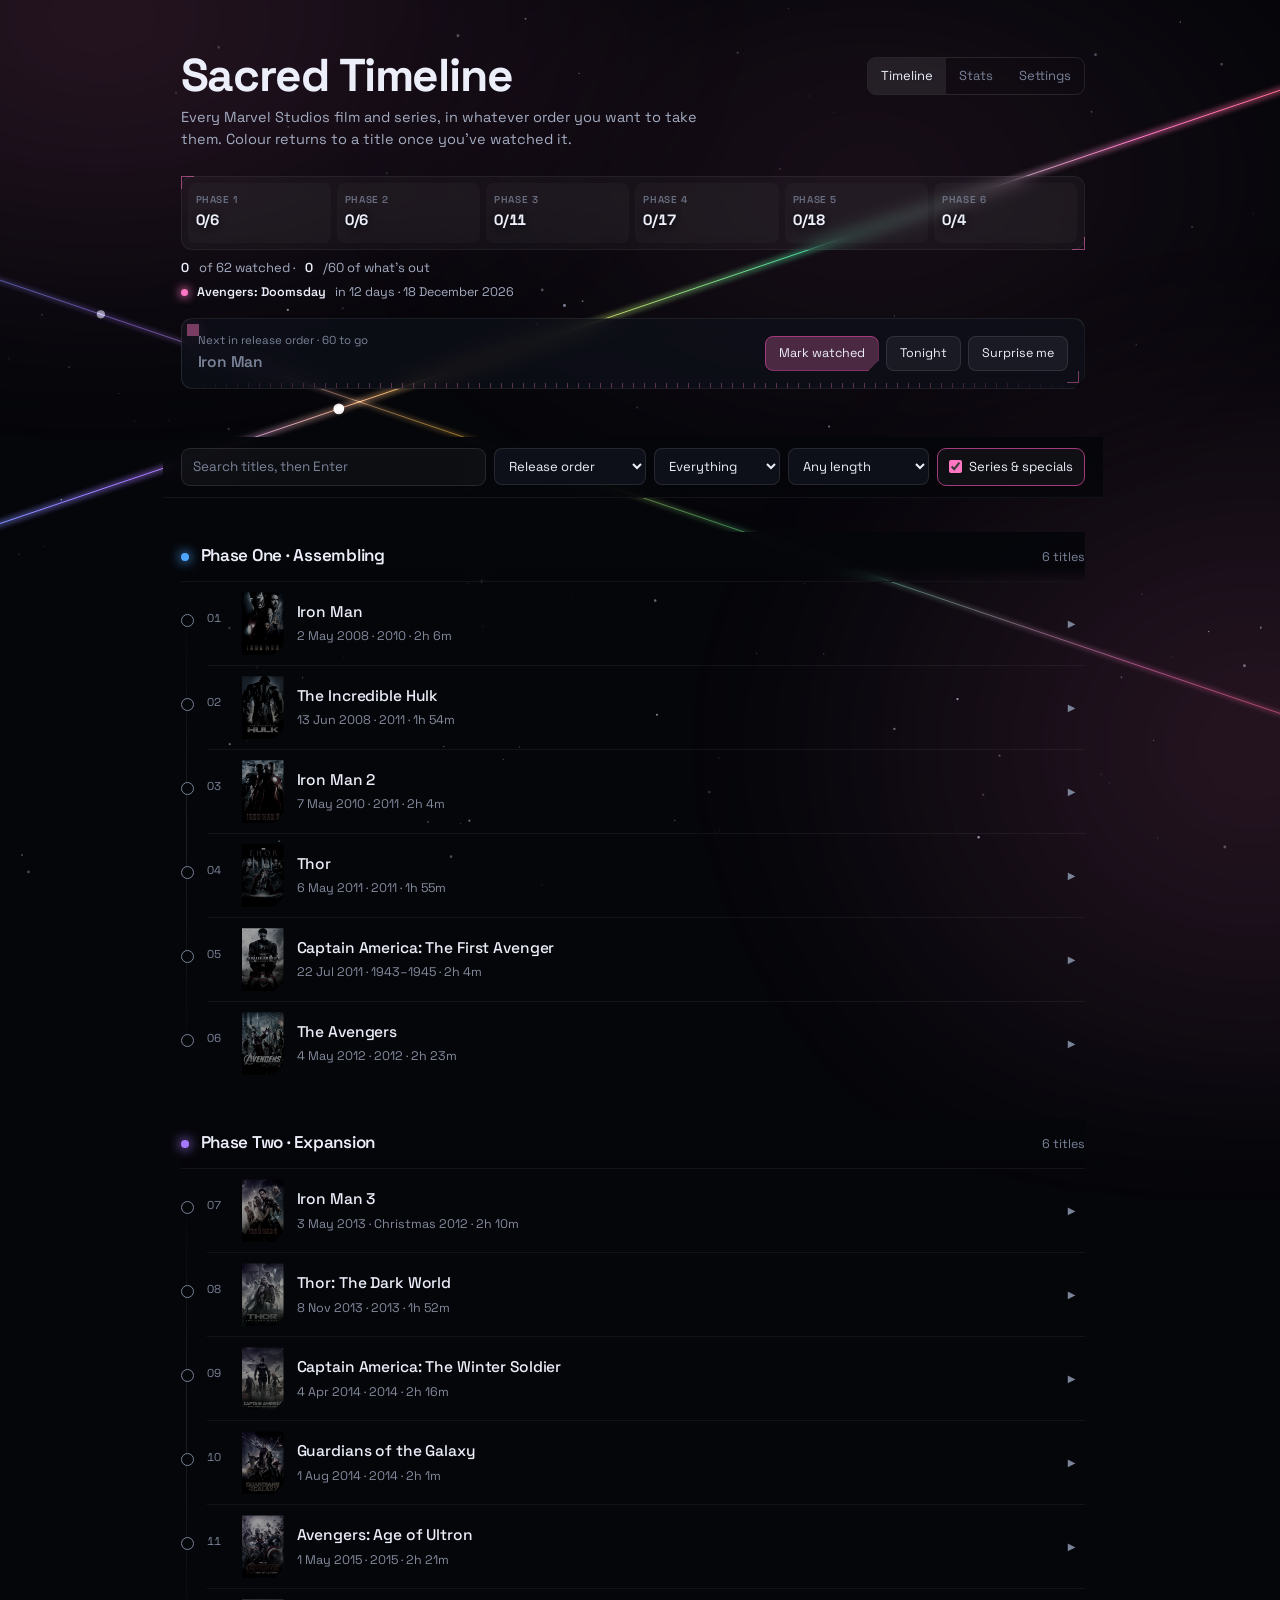
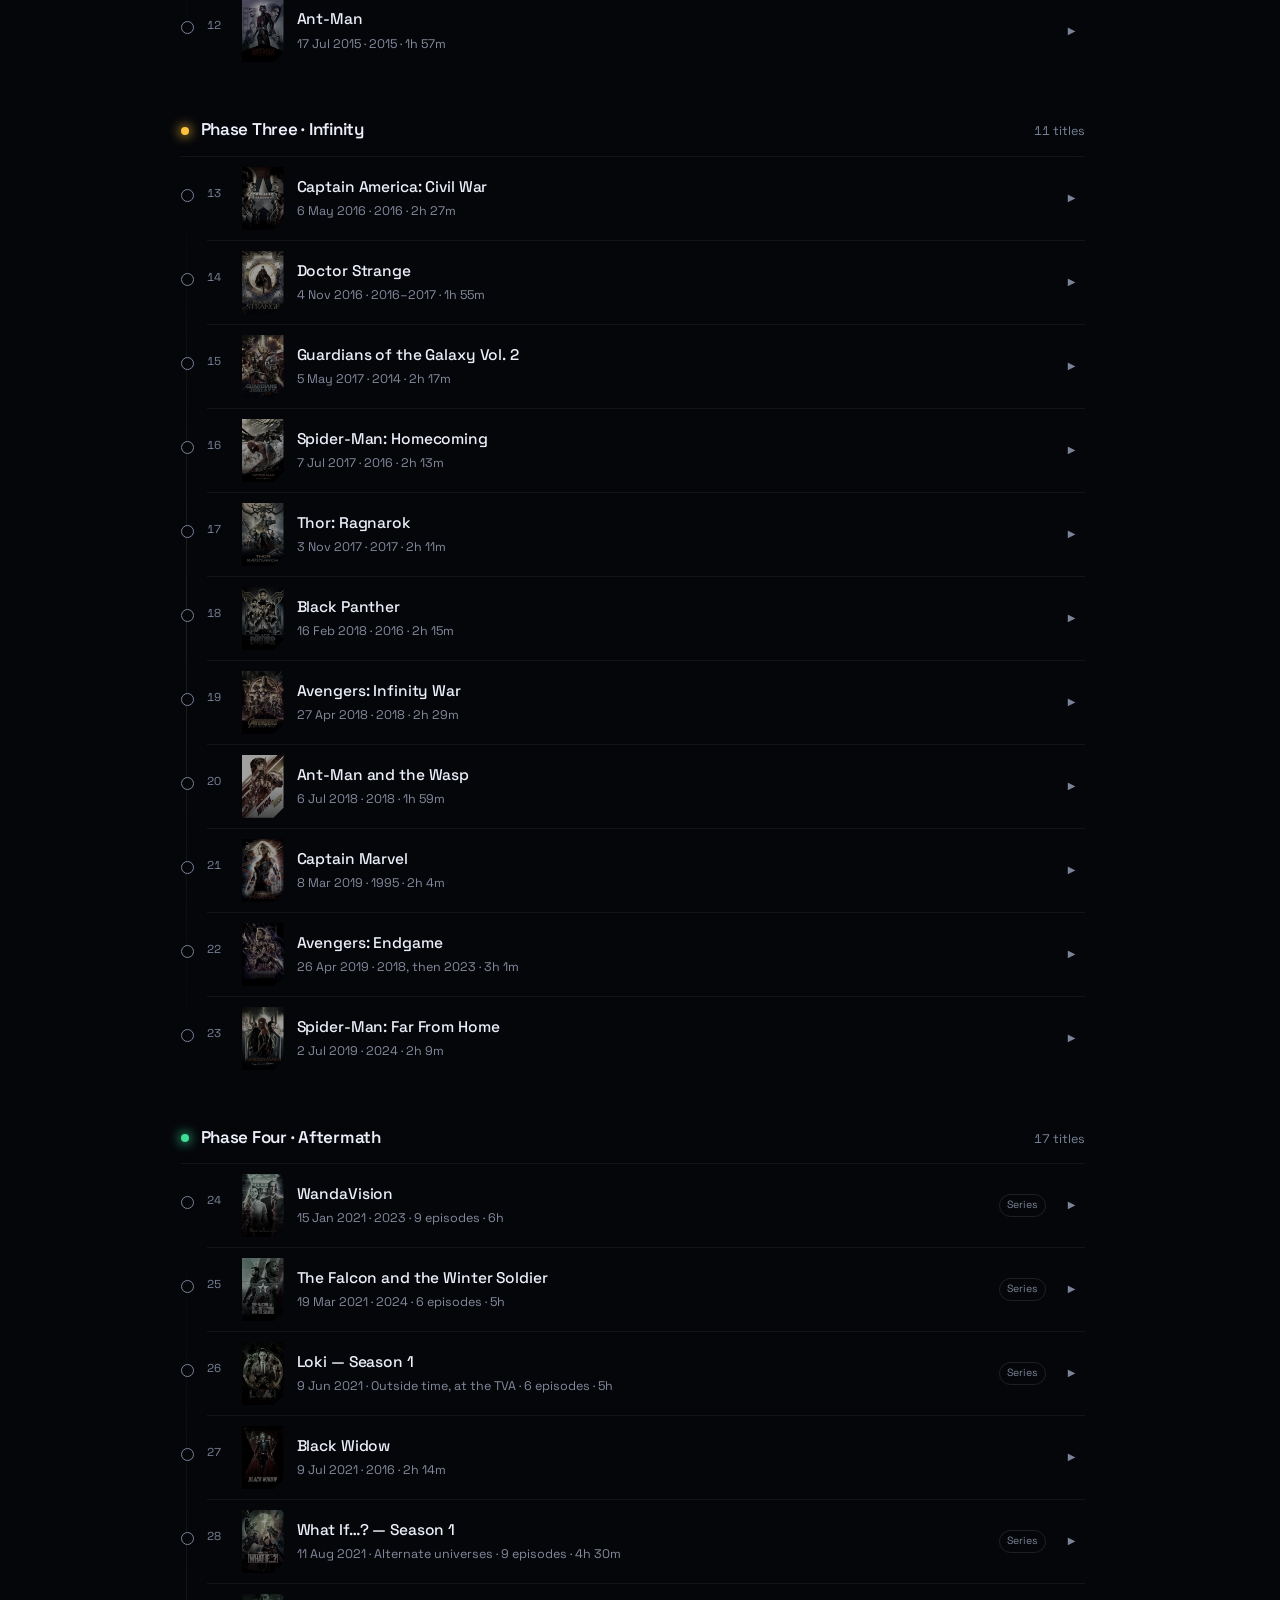
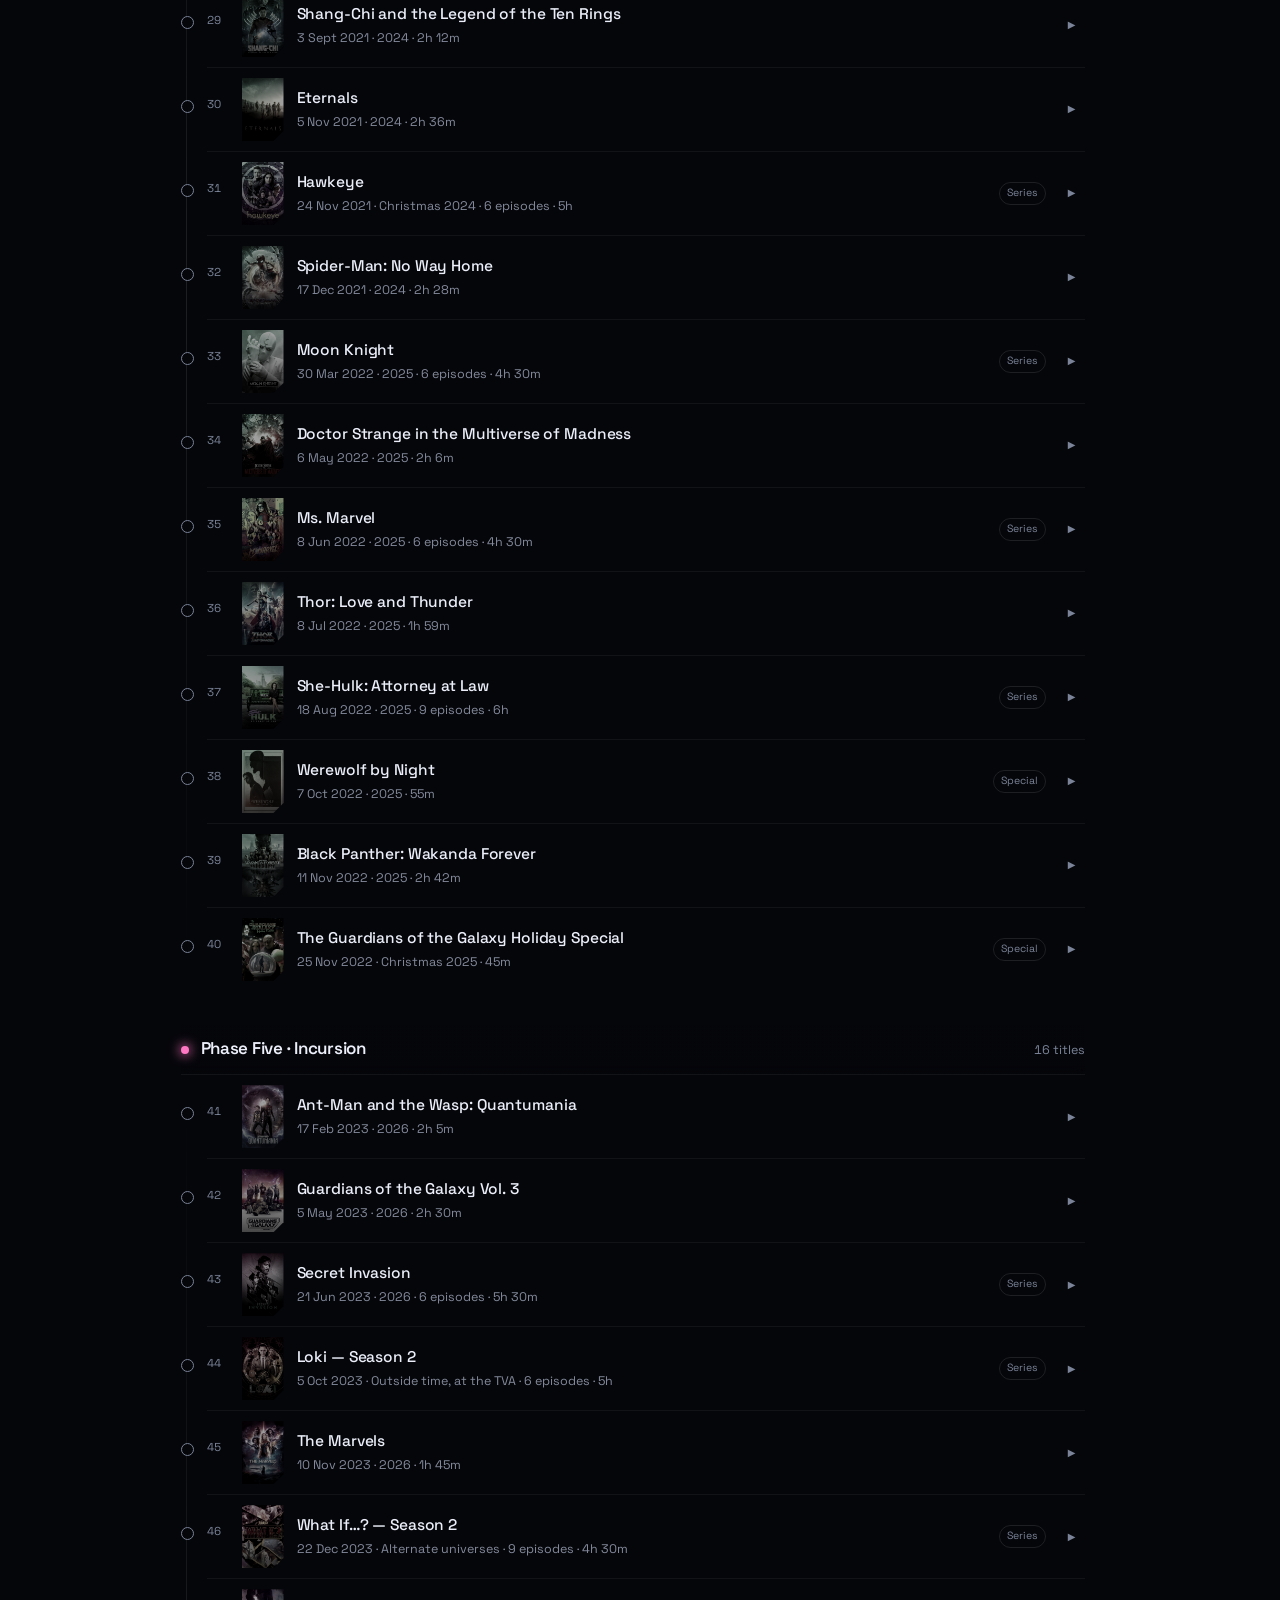
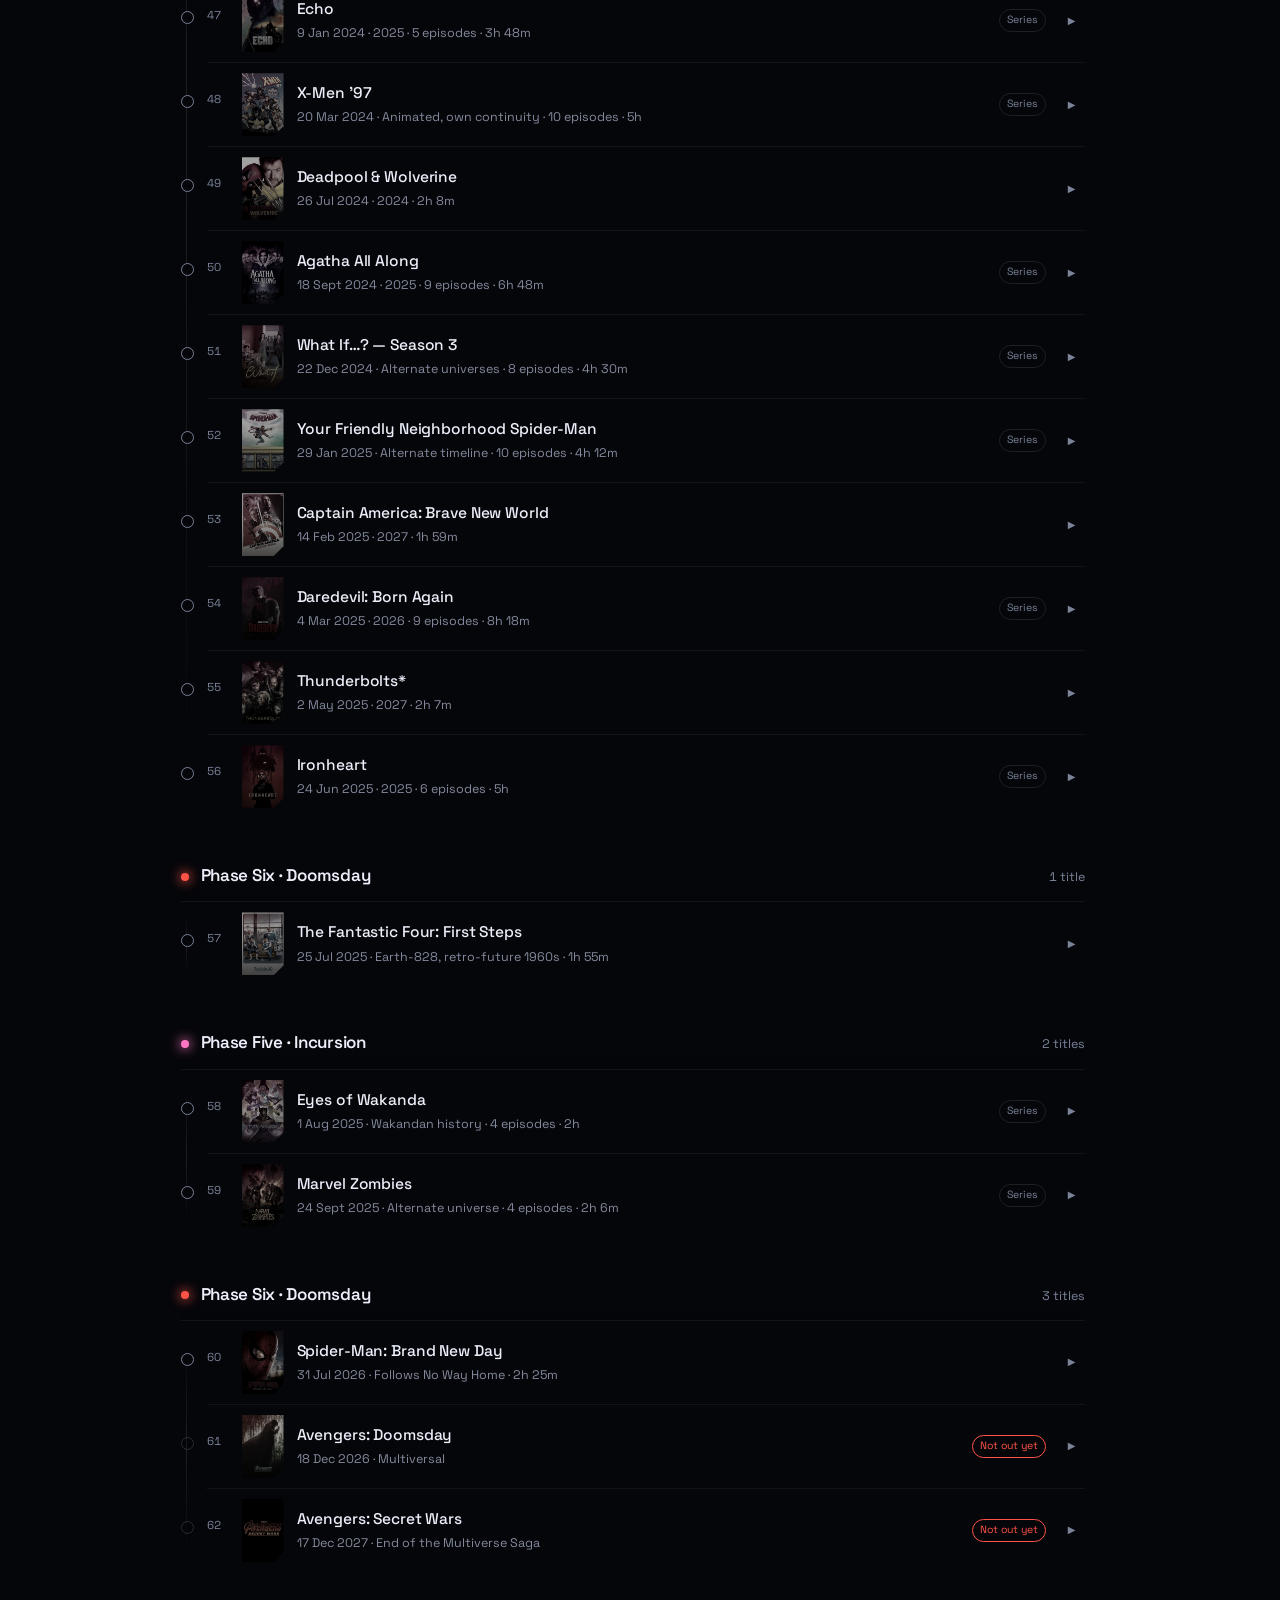
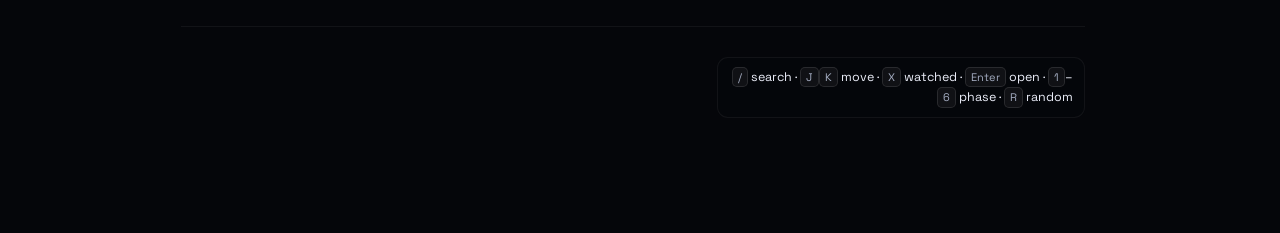
==== commit e0df4580: "Gauntlet v4 (gather, crystallise, flight) and a slim phase strip Gauntlet redesigned from a design-r" ====
--- a/src/index.html
+++ b/src/index.html
@@ -137,6 +137,7 @@
     </select>
     <label class="toggle"><input type="checkbox" id="series"> Series &amp; specials</label>
     </div>
+    <div class="phasestrip" id="phasestrip" aria-hidden="true"><!-- slim phase progress, shown once the bar is stuck --><i data-p="1"><b></b></i><i data-p="2"><b></b></i><i data-p="3"><b></b></i><i data-p="4"><b></b></i><i data-p="5"><b></b></i><i data-p="6"><b></b></i></div>
   </div>
 
   <div class="filterbar" id="filterbar"></div>
--- a/src/styles.css
+++ b/src/styles.css
@@ -344,7 +344,7 @@
 
 /* ---------- dust ---------- */
 .fxdefs{position:absolute;width:0;height:0;overflow:hidden}
-.ashing{filter:url(#dust);transition:opacity 1.5s ease-in,transform 1.5s ease-in;will-change:opacity,transform}
+.ashing{filter:url(#dust);transition:opacity 2.3s ease-in,transform 2.3s ease-in;will-change:opacity,transform}
 .ashing.gone{opacity:0;transform:translate(18px,-30px) scale(1.05)}
 #flash{position:fixed;inset:0;z-index:60;pointer-events:none;opacity:0;
   background:radial-gradient(circle at 50% 42%,rgba(255,226,170,.55),transparent 62%);
@@ -712,6 +712,16 @@
   .art{width:60%;opacity:.22!important}
   footer .note{text-align:left;margin-left:0}
 }
+
+/* the slim phase strip along the bottom edge of the sticky bar: six segments
+   filling in phase colours. Absolutely placed, so it adds no height; it fades
+   in only once the bar is stuck (at the top the full phase bar is in view). */
+.phasestrip{position:absolute;left:18px;right:18px;bottom:-1px;height:3px;display:flex;gap:4px;
+  opacity:0;transition:opacity .35s var(--ease);pointer-events:none}
+.controls.stuck .phasestrip{opacity:1}
+.phasestrip i{flex:1;position:relative;overflow:hidden;border-radius:2px;background:rgba(255,255,255,.08)}
+.phasestrip b{position:absolute;left:0;top:0;bottom:0;width:var(--pct,0%);border-radius:2px;
+  background:var(--pc);box-shadow:0 0 6px var(--pc);transition:width .6s var(--ease)}
 
 /* ============================ PHONE PASS ============================
    Phone and touch refinements. Everything here is scoped so desktop and laptop
@@ -764,6 +774,99 @@
   .mark:hover,.stars button:hover{transform:none}
 }
 
+
+/* ============================ BIG-SCREEN EGGS ============================
+   Full-screen overlays for "gauntlet" and "mirror dimension" (app.js). They sit
+   under the toast (z 70) so the line each one says stays readable. Transform
+   and opacity only; no backdrop-filter or clip-path (they break phones). */
+.egg{position:fixed;inset:0;z-index:65;pointer-events:auto;overflow:hidden;cursor:pointer}
+.egg i{position:absolute;display:block}
+/* after a snap: a small, quiet pill in the corner until everyone is back */
+.snapnote{position:fixed;left:14px;bottom:calc(14px + env(safe-area-inset-bottom));z-index:30;
+  display:flex;align-items:center;gap:10px;padding:5px 5px 5px 13px;border-radius:999px;
+  background:rgba(10,12,18,.84);border:1px solid rgba(255,196,140,.16);box-shadow:0 8px 24px -12px #000;
+  color:var(--ink-dim);font-size:12px;animation:snapIn .5s cubic-bezier(.2,.8,.3,1) both}
+.snapnote button{border:0;border-radius:999px;padding:5px 11px;font:inherit;font-weight:600;cursor:pointer;
+  background:rgba(255,186,120,.13);color:#ffd2a1}
+.snapnote button:hover{background:rgba(255,186,120,.22)}
+.snapnote.out{animation:snapOut .3s ease-in both}
+@keyframes snapIn{from{opacity:0;transform:translateY(10px)}}
+@keyframes snapOut{to{opacity:0;transform:translateY(10px)}}
+/* the gauntlet: graded warm round the gauntlet, cool at the edges; everything
+   centres on --cx/--cy (the gauntlet) or --py (its centre plate), set in JS */
+.eg-dim{inset:0;opacity:0;
+  background:radial-gradient(ellipse at var(--cx,50%) var(--cy,44%),#2a1a07 0%,#140d07 30%,#06080d 70%,#020306 100%)}
+.eg-bloom{left:var(--cx);top:var(--cy);width:90vmin;height:90vmin;opacity:0;border-radius:50%;transform:translate(-50%,-50%);
+  background:radial-gradient(circle,rgba(255,206,110,.42) 0%,rgba(255,170,60,.16) 35%,transparent 68%)}
+.eg-rays{left:var(--cx);top:var(--cy);width:220vmax;height:220vmax;opacity:0;transform:translate(-50%,-50%);border-radius:50%;
+  background:repeating-conic-gradient(from 0deg,rgba(255,214,130,.2) 0deg 3deg,transparent 3deg 15deg);
+  -webkit-mask-image:radial-gradient(circle,#000 0%,transparent 42%);mask-image:radial-gradient(circle,#000 0%,transparent 42%)}
+.eg-arc{position:absolute;inset:0}
+.eg-metal circle{transform-box:fill-box;transform-origin:center}
+/* a phase box giving up its light: the fill pinches to a point, the outline stays as a spent socket */
+.eg-pbox{position:absolute}
+.eg-pbox i{position:absolute;inset:0;border-radius:10px;opacity:0}
+.eg-pfill{background:radial-gradient(ellipse at center,#fff 0%,var(--c) 35%,color-mix(in srgb,var(--c) 45%,transparent) 75%);
+  box-shadow:0 0 22px 4px var(--c)}
+.eg-pline{border:1px solid var(--c)}
+/* a stone: a transform-only wrapper holding layered light round the gem */
+.eg-stone{left:0;top:0}
+.eg-stone>i{position:absolute;display:block}
+.eg-halo{left:50%;top:50%;width:500%;height:500%;opacity:0;border-radius:50%;transform:translate(-50%,-50%);
+  background:radial-gradient(circle,color-mix(in srgb,var(--c) 60%,transparent) 0%,color-mix(in srgb,var(--c) 22%,transparent) 28%,transparent 68%)}
+.eg-halo::after{content:"";position:absolute;left:50%;top:50%;width:44%;height:44%;border-radius:50%;transform:translate(-50%,-50%);
+  background:radial-gradient(circle,rgba(255,255,255,.9) 0%,color-mix(in srgb,var(--c) 70%,#fff) 18%,color-mix(in srgb,var(--c) 50%,transparent) 42%,transparent 70%)}
+.eg-gem,.eg-tone{inset:0;opacity:0;border-radius:50%;
+  box-shadow:inset 0 -2px 4px rgba(0,0,0,.5),inset 0 1px 2px rgba(255,255,255,.3);
+  background:
+    radial-gradient(ellipse 30% 22% at 34% 27%,rgba(255,255,255,.95),rgba(255,255,255,0) 100%),
+    conic-gradient(from 25deg,rgba(255,255,255,.16),rgba(0,0,0,.16),rgba(255,255,255,.1),rgba(0,0,0,.2),rgba(255,255,255,.14),rgba(0,0,0,.14),rgba(255,255,255,.16)),
+    radial-gradient(circle at 50% 58%,color-mix(in srgb,var(--c) 85%,#fff) 0%,var(--c) 42%,color-mix(in srgb,var(--c) 45%,#000) 100%)}
+/* a glint: two crossed bars of white and a wide flare in the stone's colour */
+.eg-glint{left:50%;top:50%;width:100%;height:100%;opacity:0;transform:translate(-50%,-50%)}
+.eg-glint i{position:absolute;left:50%;top:50%;display:block;border-radius:2px;transform:translate(-50%,-50%)}
+.eg-glint i:nth-child(1){width:320%;height:2px;background:linear-gradient(90deg,transparent,#fff,transparent)}
+.eg-glint i:nth-child(2){width:2px;height:320%;background:linear-gradient(180deg,transparent,#fff,transparent)}
+.eg-glint i:nth-child(3){width:600%;height:3px;opacity:.5;background:linear-gradient(90deg,transparent,var(--c),transparent)}
+.eg-streak{left:0;top:0;opacity:0;border-radius:50%;transform-origin:center;
+  background:linear-gradient(90deg,transparent,color-mix(in srgb,var(--c) 70%,#fff))}
+.eg-spark{left:0;top:0;width:4px;height:4px;opacity:0;border-radius:50%;background:#fff;box-shadow:0 0 6px 1px var(--c)}
+.eg-spill{opacity:0;border-radius:50%;background:radial-gradient(circle,color-mix(in srgb,var(--c) 70%,transparent) 0%,transparent 65%)}
+.eg-beam{height:2px;opacity:0;transform-origin:0 50%;border-radius:2px;background:linear-gradient(90deg,var(--c),#fff)}
+/* light adds up where the browser can; a softer blend elsewhere */
+.eg-halo,.eg-glint,.eg-streak,.eg-beam,.eg-spill{mix-blend-mode:screen}
+@supports (mix-blend-mode:plus-lighter){ .eg-halo,.eg-glint,.eg-streak,.eg-beam,.eg-spill{mix-blend-mode:plus-lighter} }
+.eg-ring{left:var(--cx);top:var(--py);width:120px;height:120px;opacity:0;border-radius:50%;transform:translate(-50%,-50%);
+  border:3px solid rgba(255,232,170,.9);box-shadow:0 0 30px rgba(255,200,90,.7),inset 0 0 24px rgba(255,200,90,.5)}
+.eg-ring.thin{border-width:1px;box-shadow:0 0 14px rgba(255,220,140,.5)}
+.eg-flash{inset:0;opacity:0;pointer-events:none;
+  background:radial-gradient(circle at var(--cx,50%) var(--py,50%),#fff6e0 0%,#ffe2a8 45%,rgba(255,226,168,.4) 100%)}
+/* scarlet witch: a crimson vignette, chaos-magic threads, a rune-ringed orb */
+.sw-veil{inset:0;opacity:0;
+  background:radial-gradient(ellipse 75% 70% at 50% 45%,transparent 30%,rgba(120,8,24,.55) 70%,rgba(40,0,8,.92) 100%)}
+.sw-dim{inset:0;opacity:0;background:#07020a}
+.sw-svg{position:absolute;inset:0;overflow:visible}
+.sw-svg path{fill:none;stroke-linecap:round;stroke-dasharray:1;stroke-dashoffset:1}
+.sw-in path,.sw-out path{stroke:#ff3b4e;stroke-width:2.2;filter:drop-shadow(0 0 5px #ff1f3d) drop-shadow(0 0 12px rgba(200,0,40,.8))}
+.sw-loops path{stroke:#ff6b78;stroke-width:1.6;filter:drop-shadow(0 0 6px #ff1f3d)}
+.sw-runes{opacity:0}
+.sw-runes path{stroke:#ff8a95;stroke-width:1.6;stroke-dasharray:none;stroke-dashoffset:0;filter:drop-shadow(0 0 4px #ff2440)}
+.sw-tile{position:absolute;margin:0;z-index:3;border-radius:6px;transform-origin:center}
+.sw-orb{opacity:0;border-radius:50%;transform:translate(-50%,-50%);
+  background:radial-gradient(circle at 42% 38%,#ffd0d6 0%,#ff4a5c 18%,#c4102b 45%,#5a0614 78%,rgba(60,4,14,0) 100%);
+  box-shadow:0 0 40px 10px rgba(230,20,50,.65),0 0 110px 30px rgba(170,0,30,.4)}
+.sw-mist{opacity:0;border-radius:50%;transform:translate(-50%,-50%);
+  background:radial-gradient(circle,transparent 42%,rgba(255,60,80,.38) 58%,rgba(200,10,40,.22) 70%,transparent 80%)}
+.sw-flash{inset:0;opacity:0;background:radial-gradient(circle at 50% 45%,#ffe4e8 0%,rgba(255,120,140,.55) 45%,rgba(255,80,100,0) 100%);pointer-events:none}
+/* the mirror dimension */
+.egg-mirror{perspective:1100px}
+.eg-spin{position:absolute;inset:0;transform-style:preserve-3d}
+.eg-tile{position:absolute;overflow:hidden;transform-style:flat;backface-visibility:visible;will-change:transform}
+/* a faint white glint crossing each shard as it folds, like light on glass */
+.eg-tile::after{content:"";position:absolute;inset:-60%;pointer-events:none;
+  background:linear-gradient(115deg,transparent 44%,rgba(255,255,255,.2) 49%,rgba(235,244,255,.32) 50%,rgba(255,255,255,.2) 51%,transparent 56%);
+  animation:egGlint 4.4s cubic-bezier(.45,0,.25,1) both}
+@keyframes egGlint{0%,12%{transform:translateX(-55%);opacity:0}30%{opacity:1}70%{opacity:1}88%,100%{transform:translateX(55%);opacity:0}}
 
 /* ============================ START-UP INTRO ============================
    A comic you open: its cover floats over a wall of poster panels until a tap,
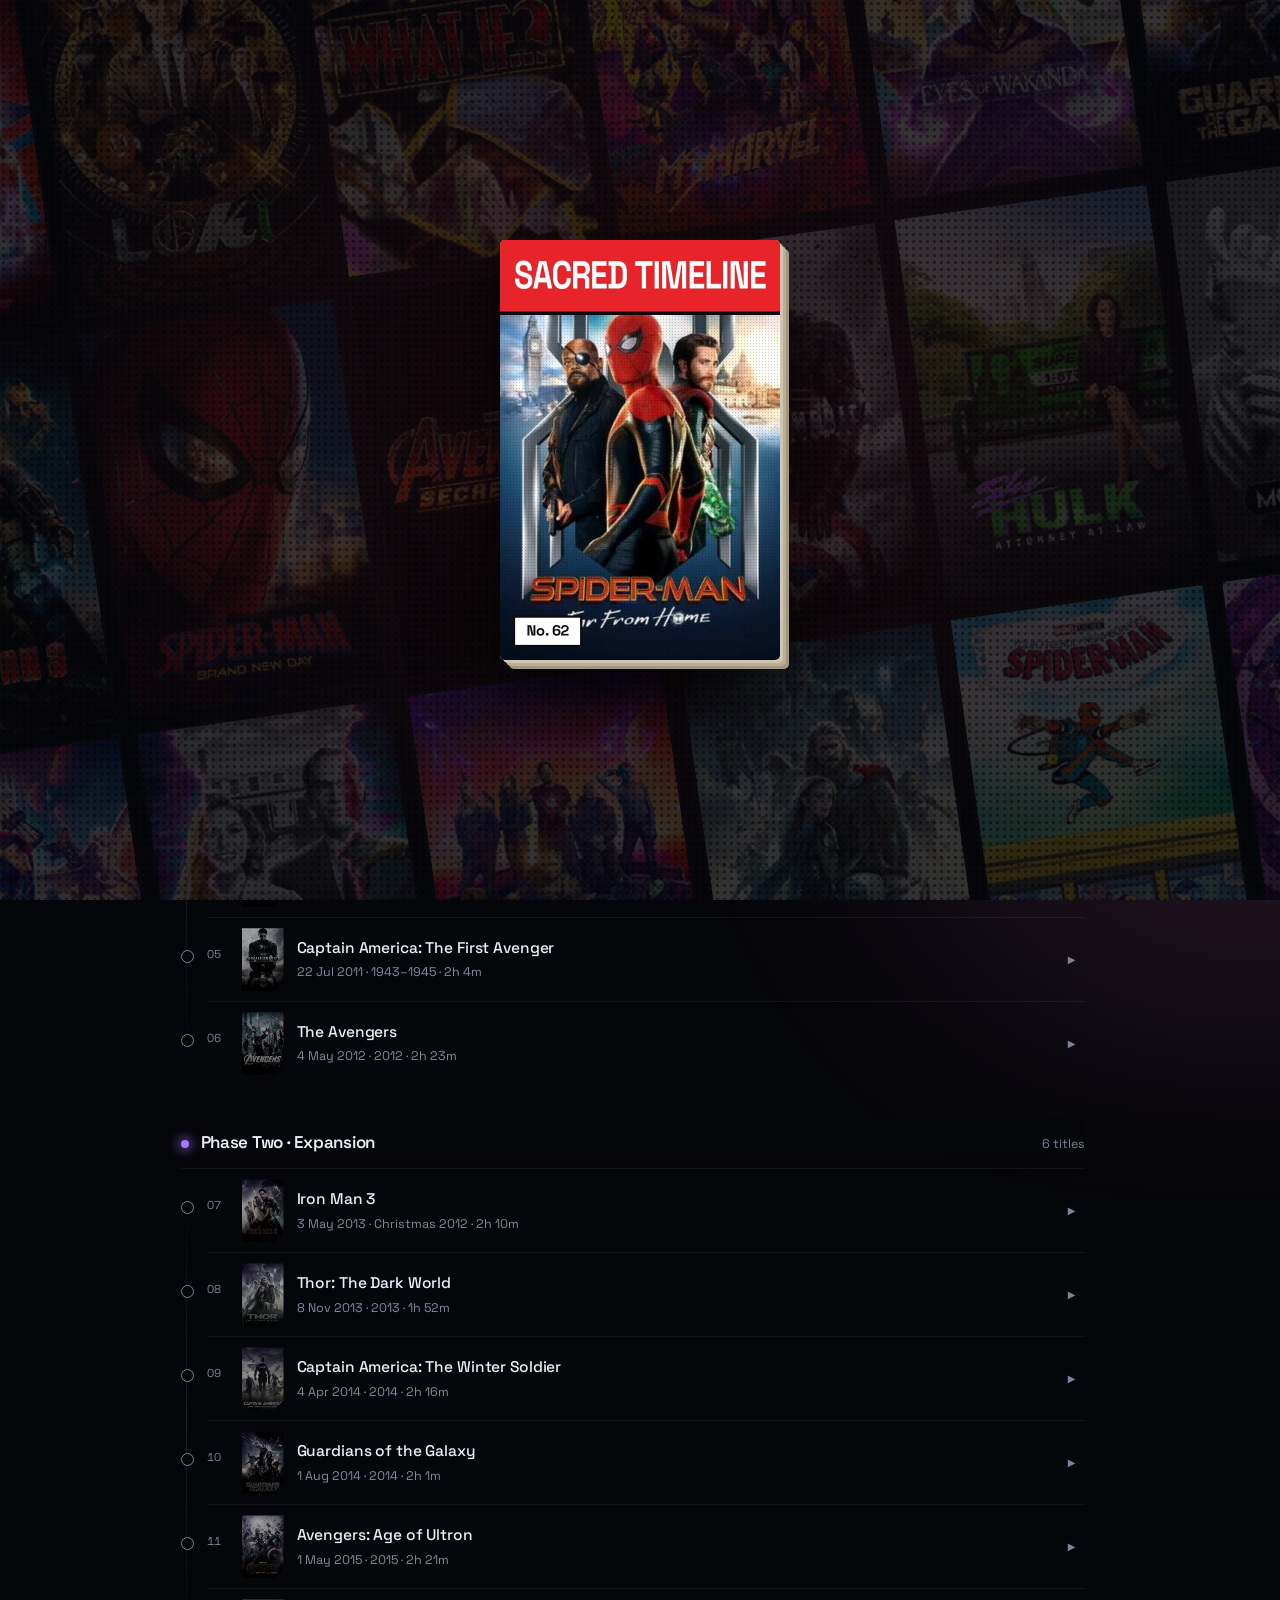
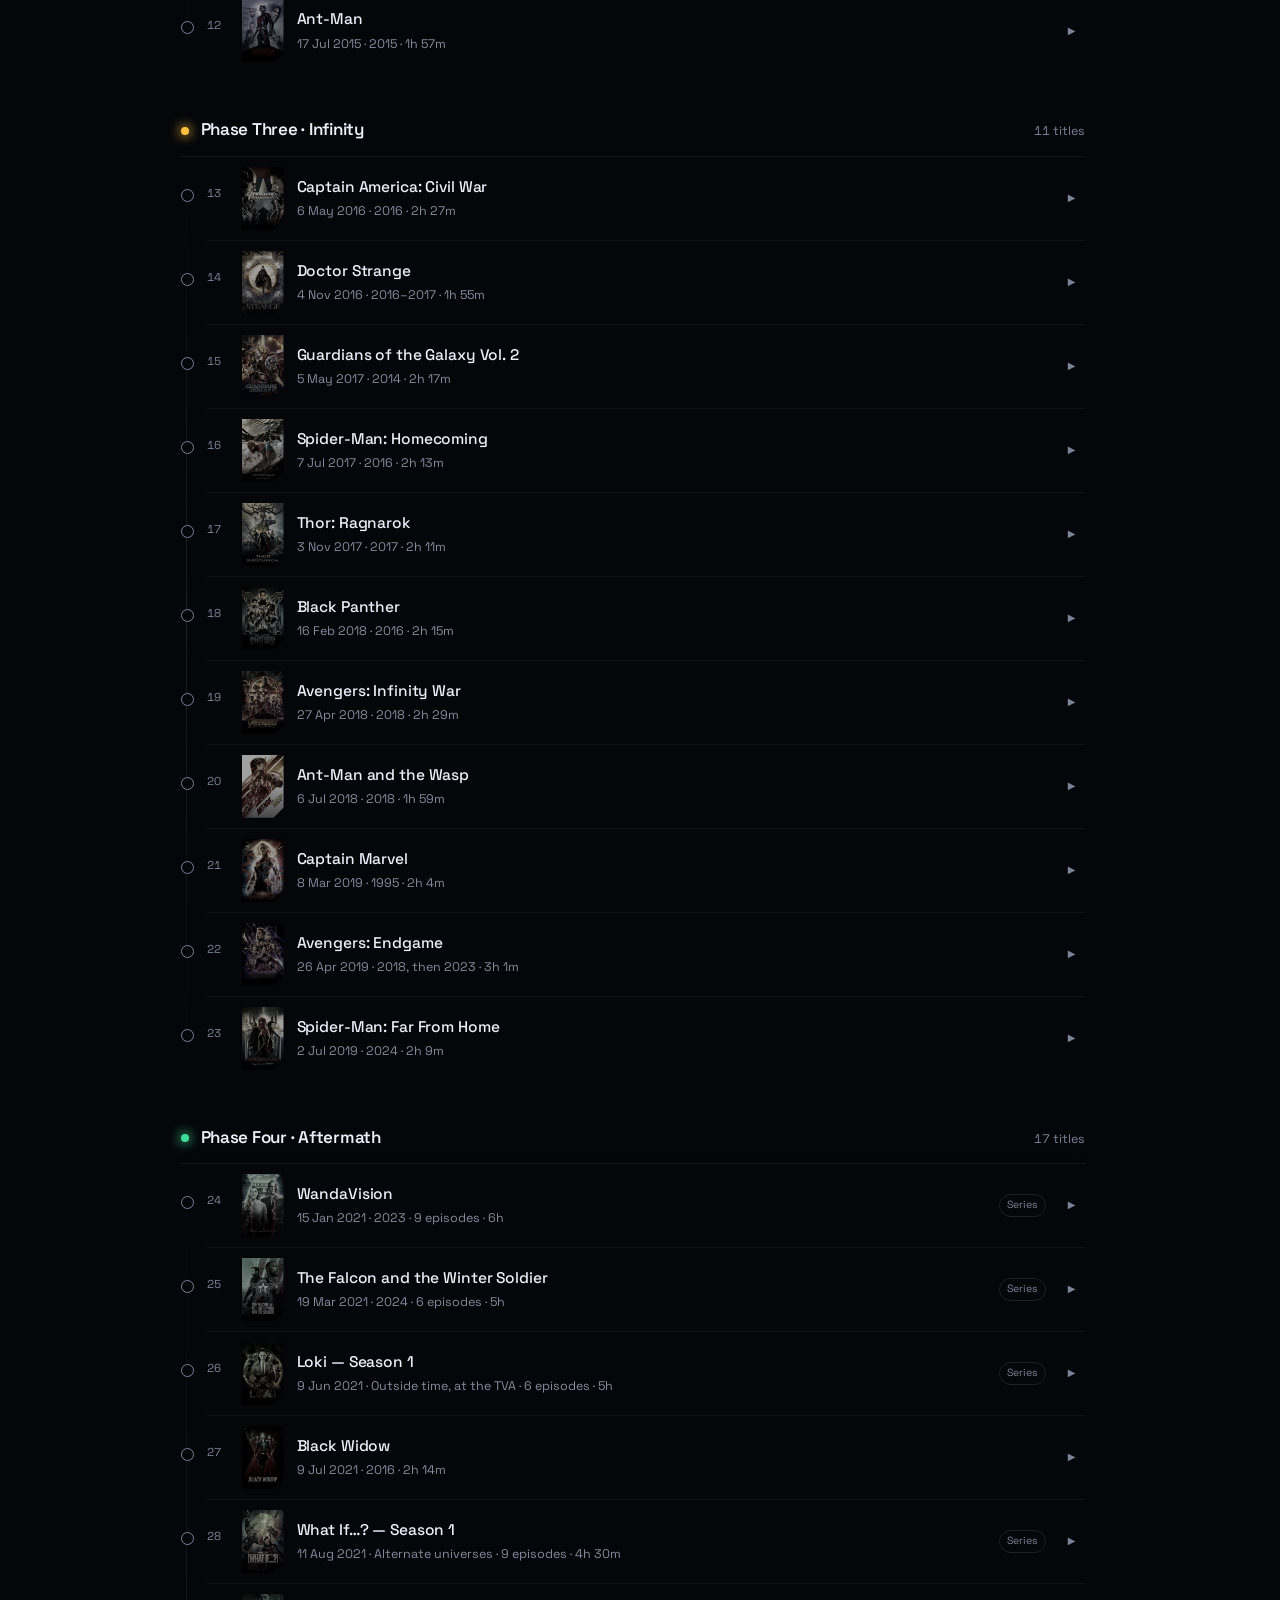
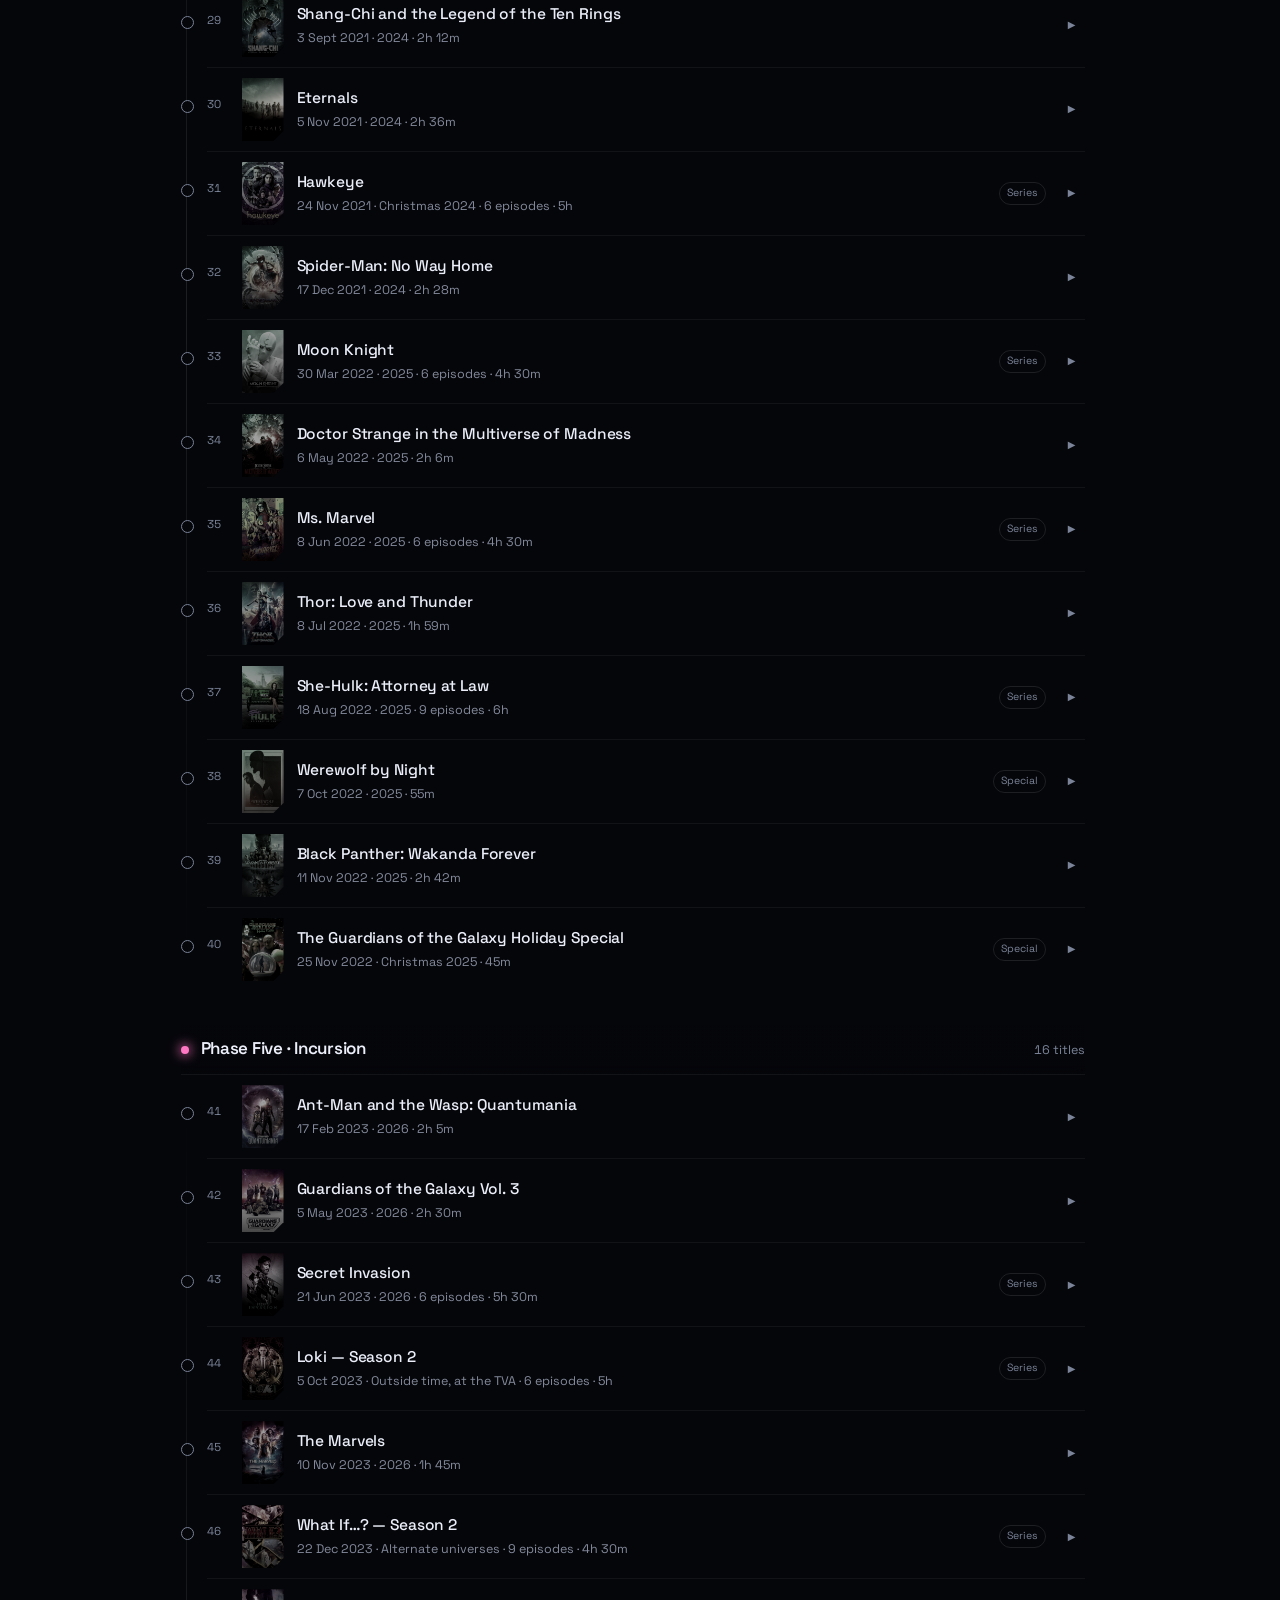
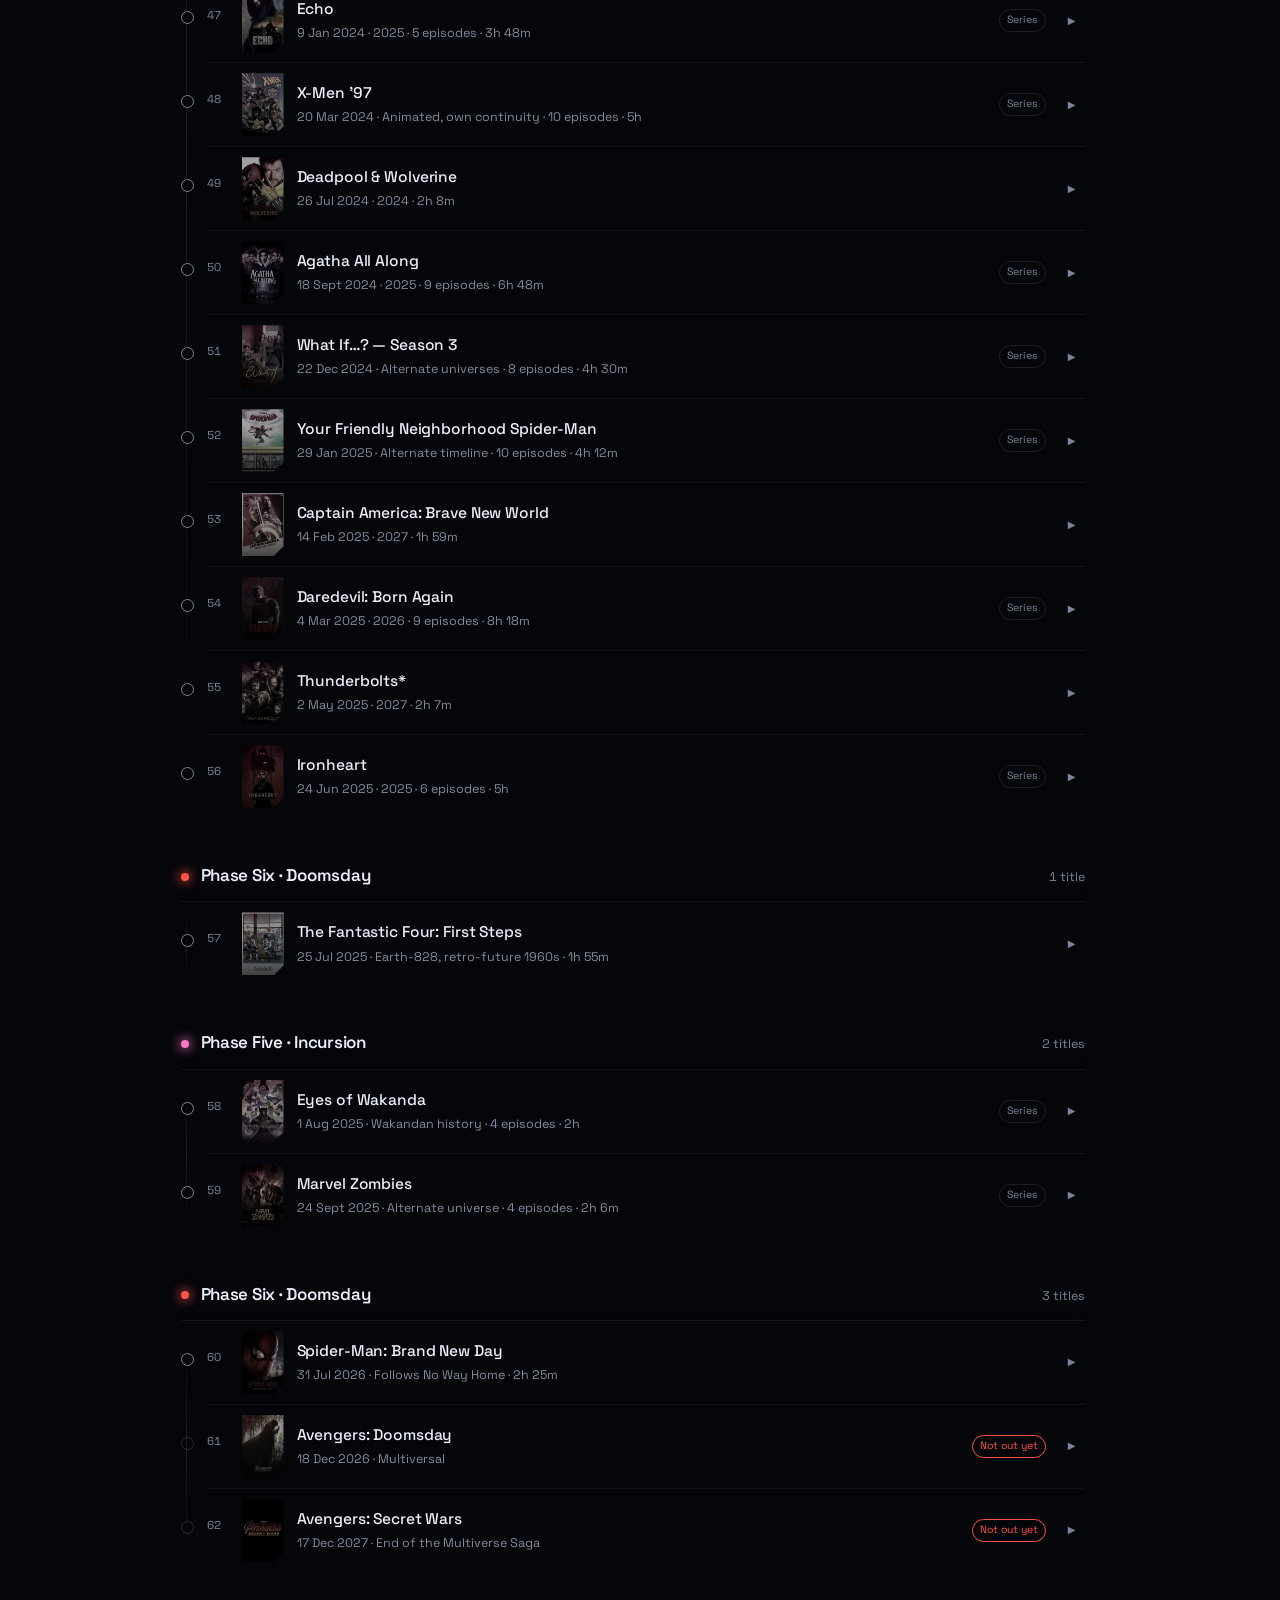
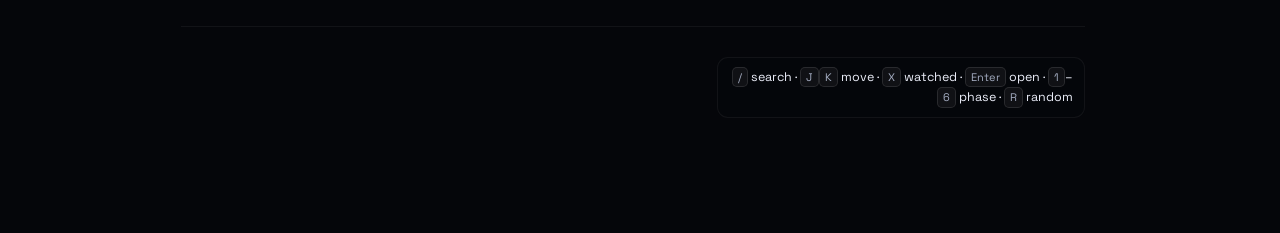
==== commit d9d99024: "Scarlet Witch refinement and a round of small fixes Scarlet Witch (from a design review): smoky thre" ====
--- a/src/index.html
+++ b/src/index.html
@@ -108,7 +108,7 @@
   </header>
 
   <div class="controls" id="controls">
-    <div class="field" id="qfield"><input type="search" id="q" placeholder="Search titles" autocomplete="off"><span class="hint">↵</span></div>
+    <div class="field" id="qfield"><input type="search" id="q" placeholder="Search titles" autocomplete="off" aria-label="Search titles" enterkeyhint="search" autocapitalize="none" autocorrect="off" spellcheck="false"><span class="hint" aria-hidden="true">↵</span></div>
     <div class="filters"><!-- display:contents on desktop; a swipeable row on phones -->
     <select id="sort" aria-label="Order">
       <option value="release">Release order</option>
--- a/src/styles.css
+++ b/src/styles.css
@@ -723,6 +723,26 @@
 .phasestrip b{position:absolute;left:0;top:0;bottom:0;width:var(--pct,0%);border-radius:2px;
   background:var(--pc);box-shadow:0 0 6px var(--pc);transition:width .6s var(--ease)}
 
+/* phones: the filter row tucks away while scrolling down and returns on any
+   scroll up. The list never moves: the bar's height in the page stays the
+   same; only its painted background (moved onto ::before) slides up to sit
+   under the search box, the filter row fades, and the area it used becomes
+   see-through and tap-through. The phase strip and sticky headings follow. */
+@media (max-width:620px){
+  .controls{background:none;border-bottom-color:transparent}
+  .controls,.controls.stuck{box-shadow:none}
+  .controls::before{content:"";position:absolute;inset:0;z-index:-1;pointer-events:none;
+    background:linear-gradient(180deg,rgba(5,6,10,.94),rgba(5,6,10,.78));border-bottom:1px solid var(--line-soft);
+    transition:transform .32s var(--ease),box-shadow .3s var(--ease)}
+  .controls.stuck::before{box-shadow:0 12px 30px -18px #000,0 1px 0 0 var(--line-soft)}
+  .controls .filters,.controls .phasestrip{transition:opacity .25s var(--ease),transform .32s var(--ease)}
+  .controls.tucked{pointer-events:none}
+  .controls.tucked #qfield{pointer-events:auto}
+  .controls.tucked::before,.controls.tucked .phasestrip{transform:translateY(calc(-1 * var(--tuck,0px)))}
+  .controls.tucked .filters{opacity:0;transform:translateY(-10px)}
+  .group-head{transition:top .32s var(--ease)}
+}
+
 /* ============================ PHONE PASS ============================
    Phone and touch refinements. Everything here is scoped so desktop and laptop
    render exactly as before: layout changes sit under max-width:620px, finger-
@@ -770,6 +790,8 @@
   .epsctl .btn{white-space:nowrap}
   .caret{width:36px;height:36px}
   .nextup .go{padding:6px 0}
+  .chip button,.wdate button{min-width:32px;min-height:32px}       /* the small ✕ buttons */
+  #toast button{min-height:36px}
   /* a tap leaves :hover applied on touch screens; don't leave things enlarged */
   .mark:hover,.stars button:hover{transform:none}
 }
@@ -841,23 +863,44 @@
 .eg-ring.thin{border-width:1px;box-shadow:0 0 14px rgba(255,220,140,.5)}
 .eg-flash{inset:0;opacity:0;pointer-events:none;
   background:radial-gradient(circle at var(--cx,50%) var(--py,50%),#fff6e0 0%,#ffe2a8 45%,rgba(255,226,168,.4) 100%)}
-/* scarlet witch: a crimson vignette, chaos-magic threads, a rune-ringed orb */
-.sw-veil{inset:0;opacity:0;
+/* scarlet witch: smoky crimson magic. Glow comes from stacked strokes and
+   layered gradients, never an animated blur, so it stays smooth on phones */
+.sw-veil{inset:0;opacity:0;transform-origin:50% 45%;
   background:radial-gradient(ellipse 75% 70% at 50% 45%,transparent 30%,rgba(120,8,24,.55) 70%,rgba(40,0,8,.92) 100%)}
 .sw-dim{inset:0;opacity:0;background:#07020a}
 .sw-svg{position:absolute;inset:0;overflow:visible}
-.sw-svg path{fill:none;stroke-linecap:round;stroke-dasharray:1;stroke-dashoffset:1}
-.sw-in path,.sw-out path{stroke:#ff3b4e;stroke-width:2.2;filter:drop-shadow(0 0 5px #ff1f3d) drop-shadow(0 0 12px rgba(200,0,40,.8))}
-.sw-loops path{stroke:#ff6b78;stroke-width:1.6;filter:drop-shadow(0 0 6px #ff1f3d)}
-.sw-runes{opacity:0}
-.sw-runes path{stroke:#ff8a95;stroke-width:1.6;stroke-dasharray:none;stroke-dashoffset:0;filter:drop-shadow(0 0 4px #ff2440)}
-.sw-tile{position:absolute;margin:0;z-index:3;border-radius:6px;transform-origin:center}
-.sw-orb{opacity:0;border-radius:50%;transform:translate(-50%,-50%);
-  background:radial-gradient(circle at 42% 38%,#ffd0d6 0%,#ff4a5c 18%,#c4102b 45%,#5a0614 78%,rgba(60,4,14,0) 100%);
-  box-shadow:0 0 40px 10px rgba(230,20,50,.65),0 0 110px 30px rgba(170,0,30,.4)}
+.sw-svg path,.sw-svg polygon{fill:none;stroke-linecap:round;stroke-linejoin:round;stroke-dasharray:1;stroke-dashoffset:1}
+/* a tendril is three strands: wide faint haze, a glow, a bright core thread */
+.sw-svg .haze{stroke:#c80028;stroke-width:8;opacity:.14}
+.sw-svg .glow{stroke:#ff1f3d;stroke-width:3;opacity:.45}
+.sw-svg .core{stroke:#ff4d63;stroke-width:1.2}
+/* comets: a short dash of light travelling the path rather than a drawn line */
+.sw-svg .comet{stroke:#ffb3bd;stroke-width:2.4;stroke-dasharray:.3 .7;stroke-dashoffset:.3;opacity:0}
+.sw-hex{stroke:#ff4d63;stroke-width:1.4;opacity:.85}
+/* runes: a soft wide stroke under a bright thin one */
+.sw-runes .rune{opacity:0}
+.sw-runes path{stroke-dasharray:none;stroke-dashoffset:0}
+.sw-runes .w{stroke:#ff2440;stroke-width:4;opacity:.25}
+.sw-runes .b{stroke:#ffb0b9;stroke-width:1.4}
+.sw-tile{position:absolute;margin:0;z-index:3;border-radius:6px;transform-origin:center;overflow:visible}
+.sw-aura{position:absolute;left:50%;top:50%;width:250%;height:250%;opacity:0;z-index:-1;border-radius:50%;transform:translate(-50%,-50%);pointer-events:none;
+  background:radial-gradient(circle,rgba(255,40,70,.6) 0%,rgba(200,0,40,.2) 35%,transparent 68%)}
+.sw-after{opacity:0;border-radius:50%;transform:translate(-50%,-50%);
+  background:radial-gradient(circle,rgba(255,40,70,.55) 0%,rgba(180,0,30,.18) 40%,transparent 70%)}
+/* the orb: a wide halo, two smoky wisps turning opposite ways, a white-hot core */
+.sw-halo{opacity:0;border-radius:50%;transform:translate(-50%,-50%);
+  background:radial-gradient(circle,rgba(255,40,70,.45) 0%,rgba(190,0,40,.18) 30%,transparent 66%)}
+.sw-wisp{opacity:0;border-radius:50%;transform:translate(-50%,-50%);
+  background:conic-gradient(from 0deg,rgba(220,10,45,.0),rgba(230,20,55,.75) 12%,rgba(150,0,30,.1) 25%,rgba(255,60,85,.6) 40%,rgba(120,0,25,.05) 55%,rgba(220,15,50,.7) 70%,rgba(140,0,30,.1) 85%,rgba(220,10,45,0));
+  -webkit-mask-image:radial-gradient(circle,transparent 18%,#000 34%,transparent 66%);mask-image:radial-gradient(circle,transparent 18%,#000 34%,transparent 66%)}
+.sw-core{opacity:0;border-radius:50%;transform:translate(-50%,-50%);
+  background:radial-gradient(circle,#fff 0%,#ffd9de 14%,#ff3550 38%,rgba(190,0,40,.5) 60%,transparent 72%)}
 .sw-mist{opacity:0;border-radius:50%;transform:translate(-50%,-50%);
   background:radial-gradient(circle,transparent 42%,rgba(255,60,80,.38) 58%,rgba(200,10,40,.22) 70%,transparent 80%)}
-.sw-flash{inset:0;opacity:0;background:radial-gradient(circle at 50% 45%,#ffe4e8 0%,rgba(255,120,140,.55) 45%,rgba(255,80,100,0) 100%);pointer-events:none}
+.sw-flash{inset:0;opacity:0;pointer-events:none;
+  background:radial-gradient(circle at var(--x,50%) var(--y,45%),#ffe4e8 0%,rgba(255,120,140,.5) 30%,rgba(255,80,100,0) 65%)}
+.sw-halo,.sw-wisp,.sw-core,.sw-aura,.sw-after,.sw-mist{mix-blend-mode:screen}
+@supports (mix-blend-mode:plus-lighter){ .sw-halo,.sw-wisp,.sw-core,.sw-aura,.sw-after,.sw-mist{mix-blend-mode:plus-lighter} }
 /* the mirror dimension */
 .egg-mirror{perspective:1100px}
 .eg-spin{position:absolute;inset:0;transform-style:preserve-3d}
